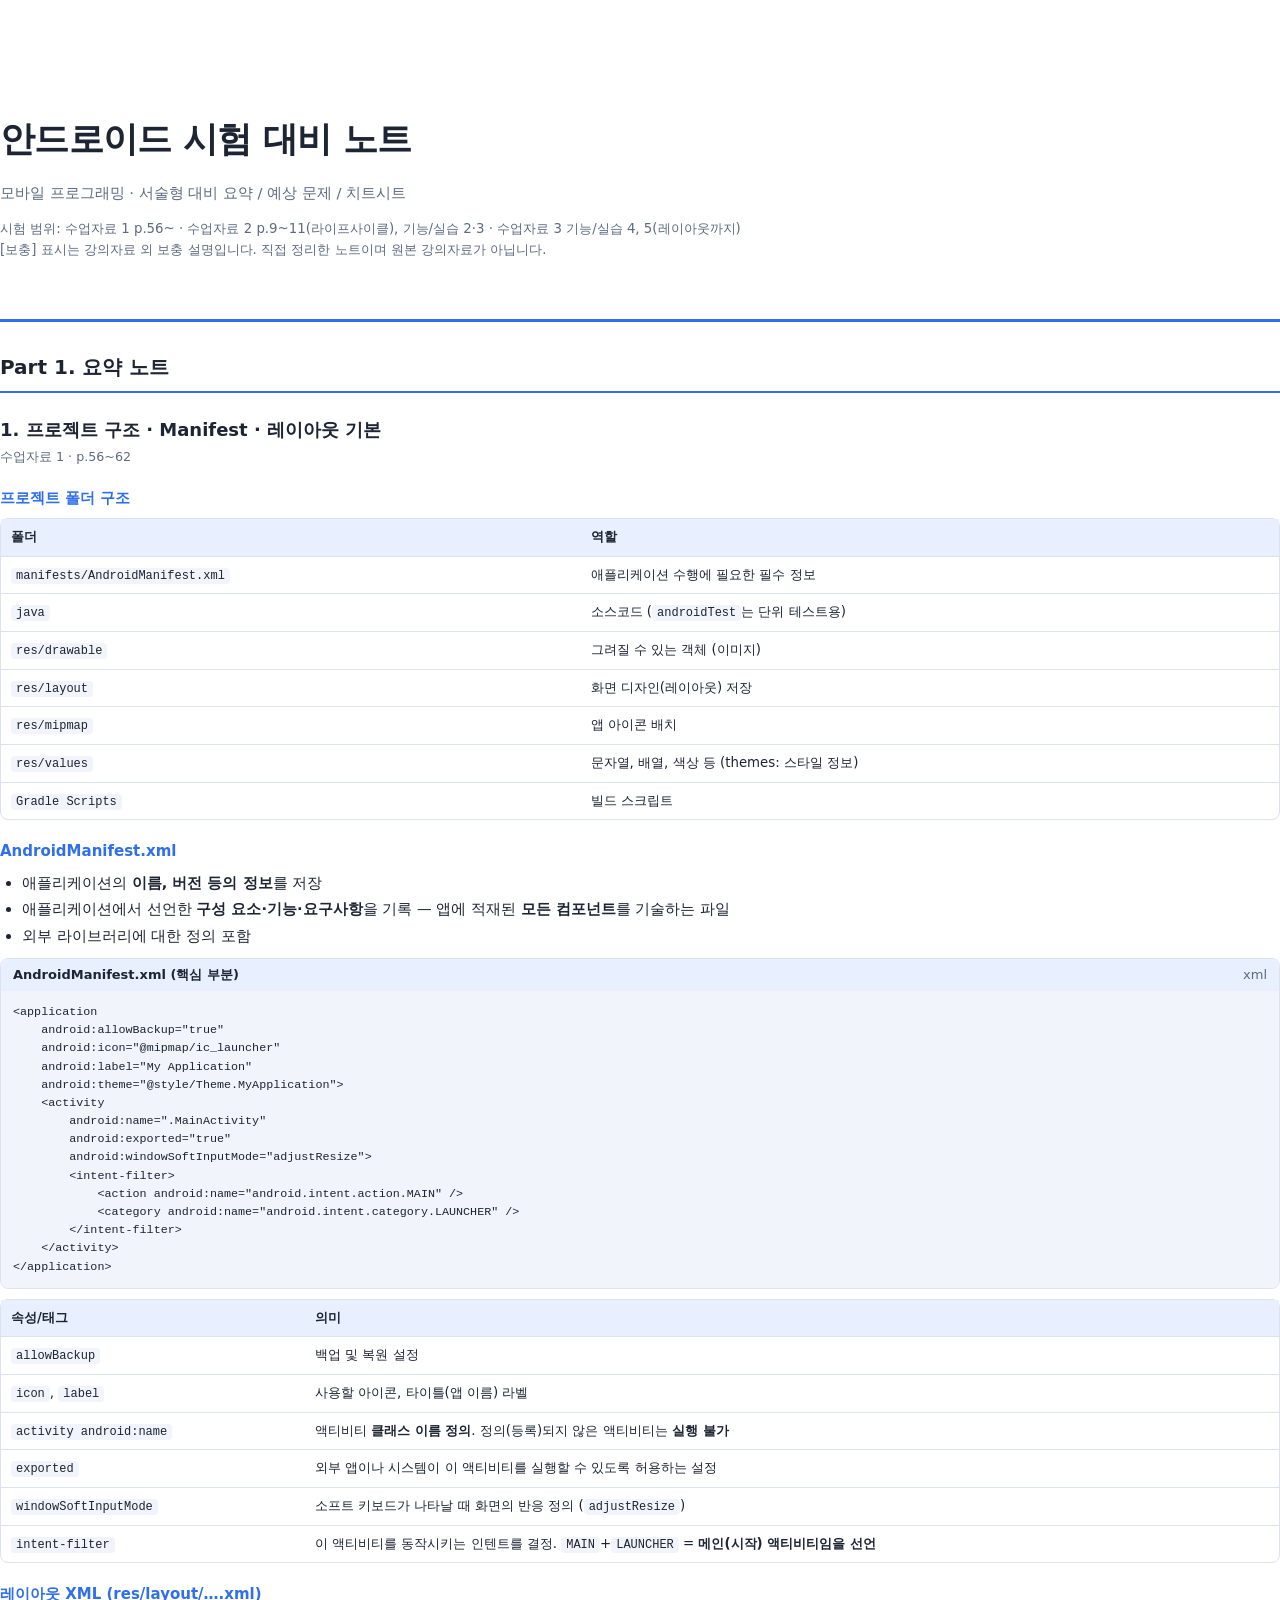
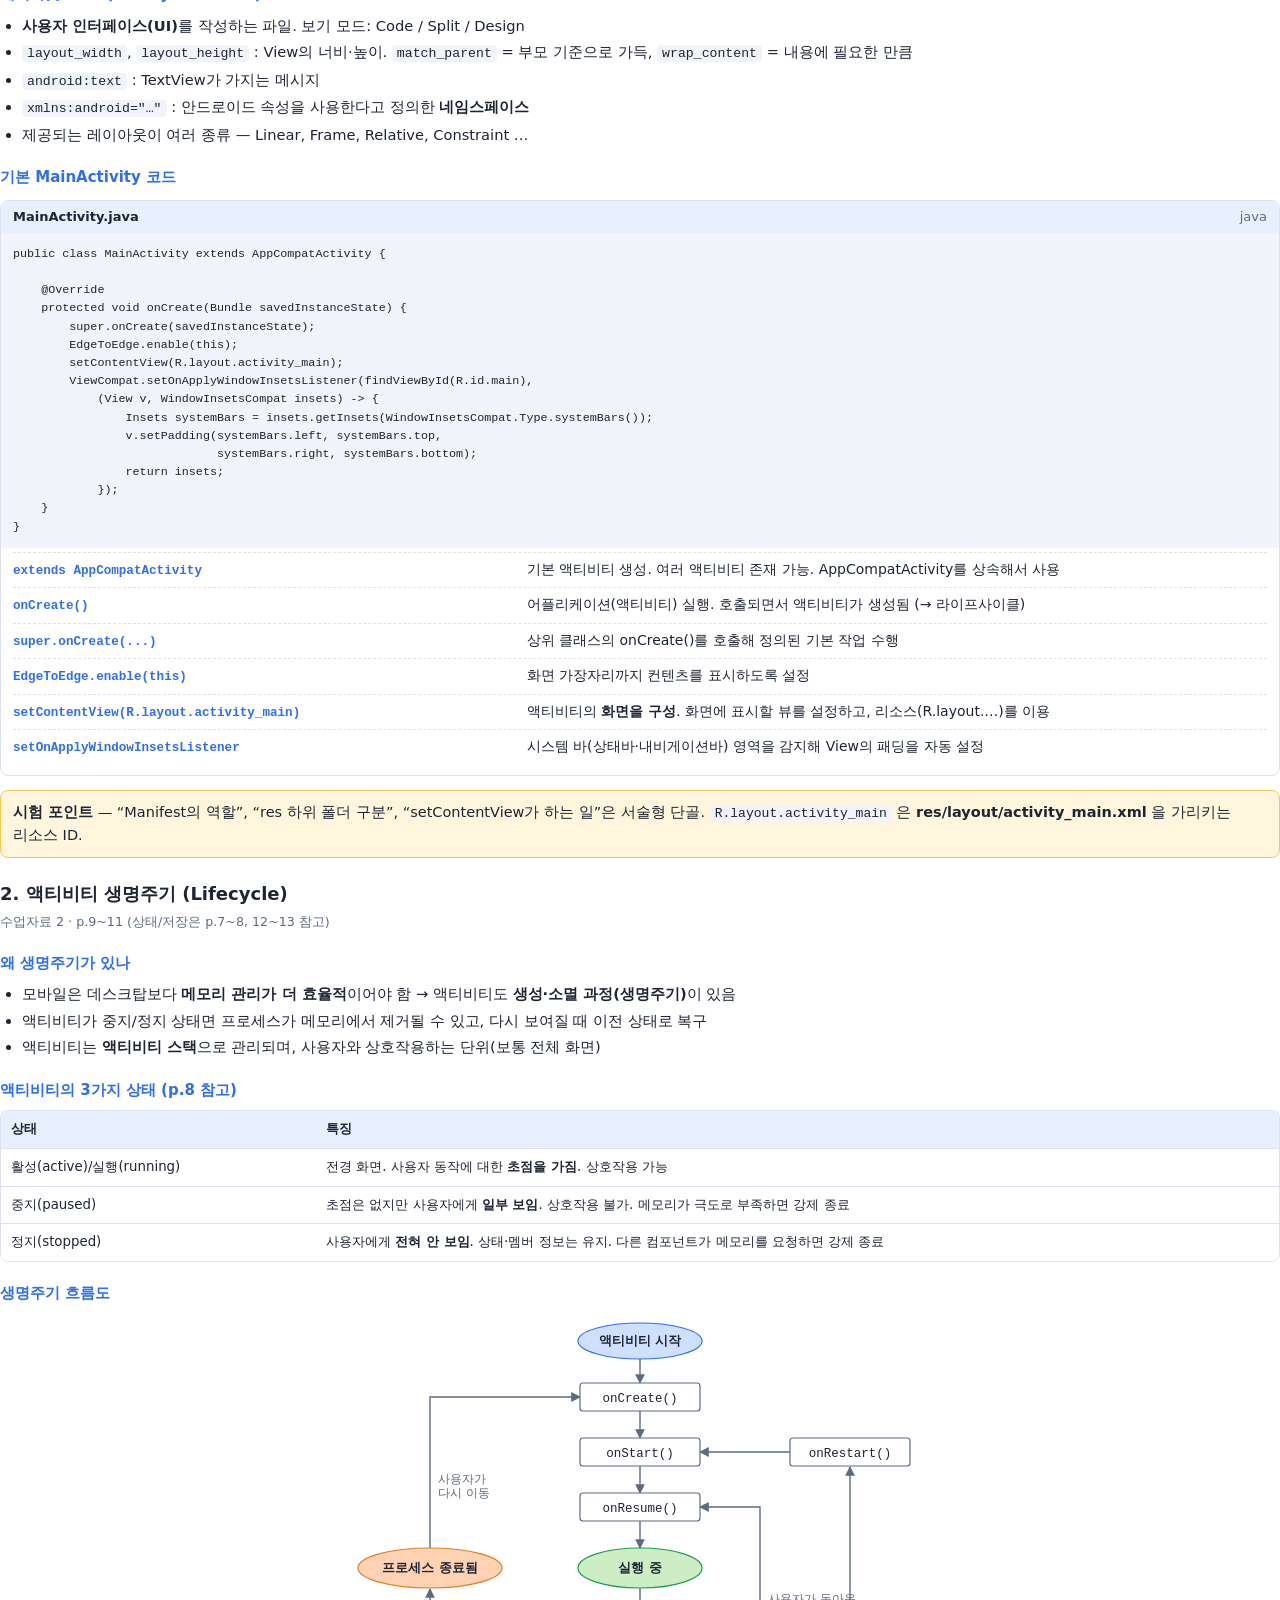
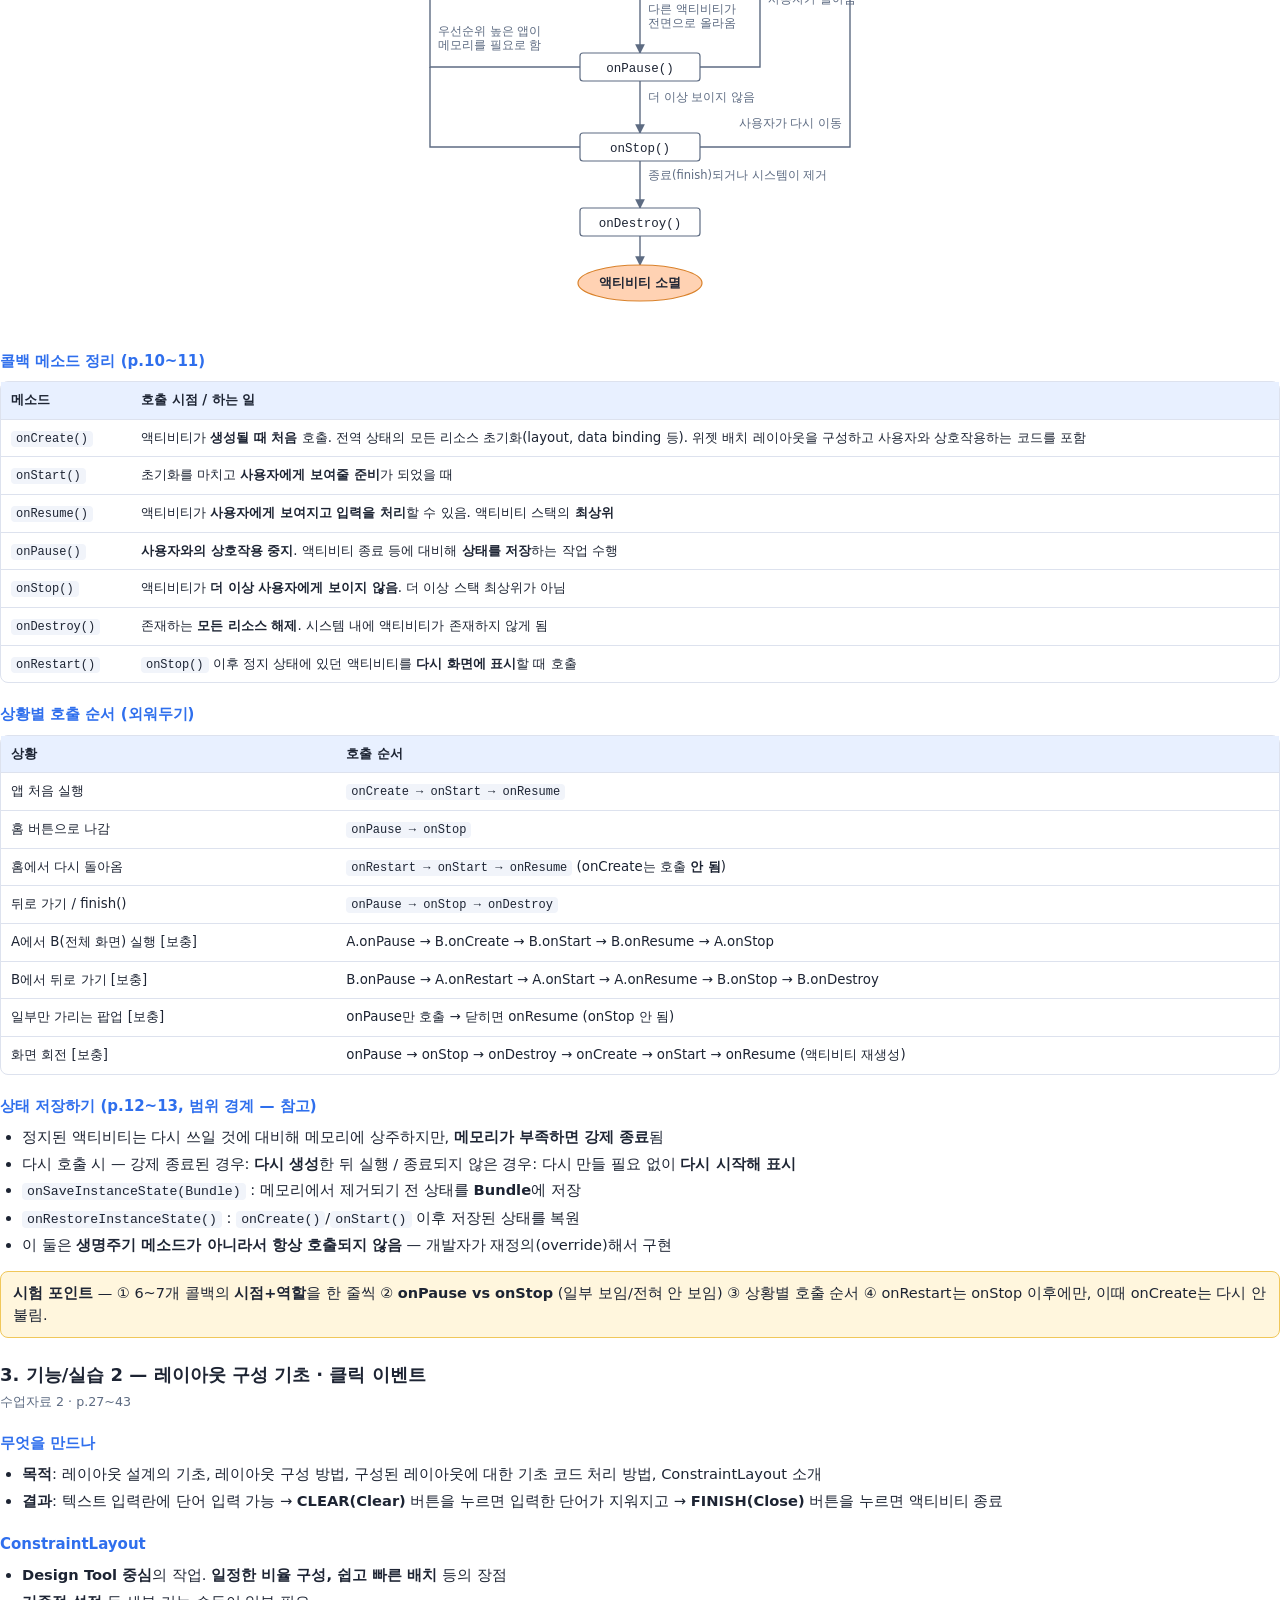
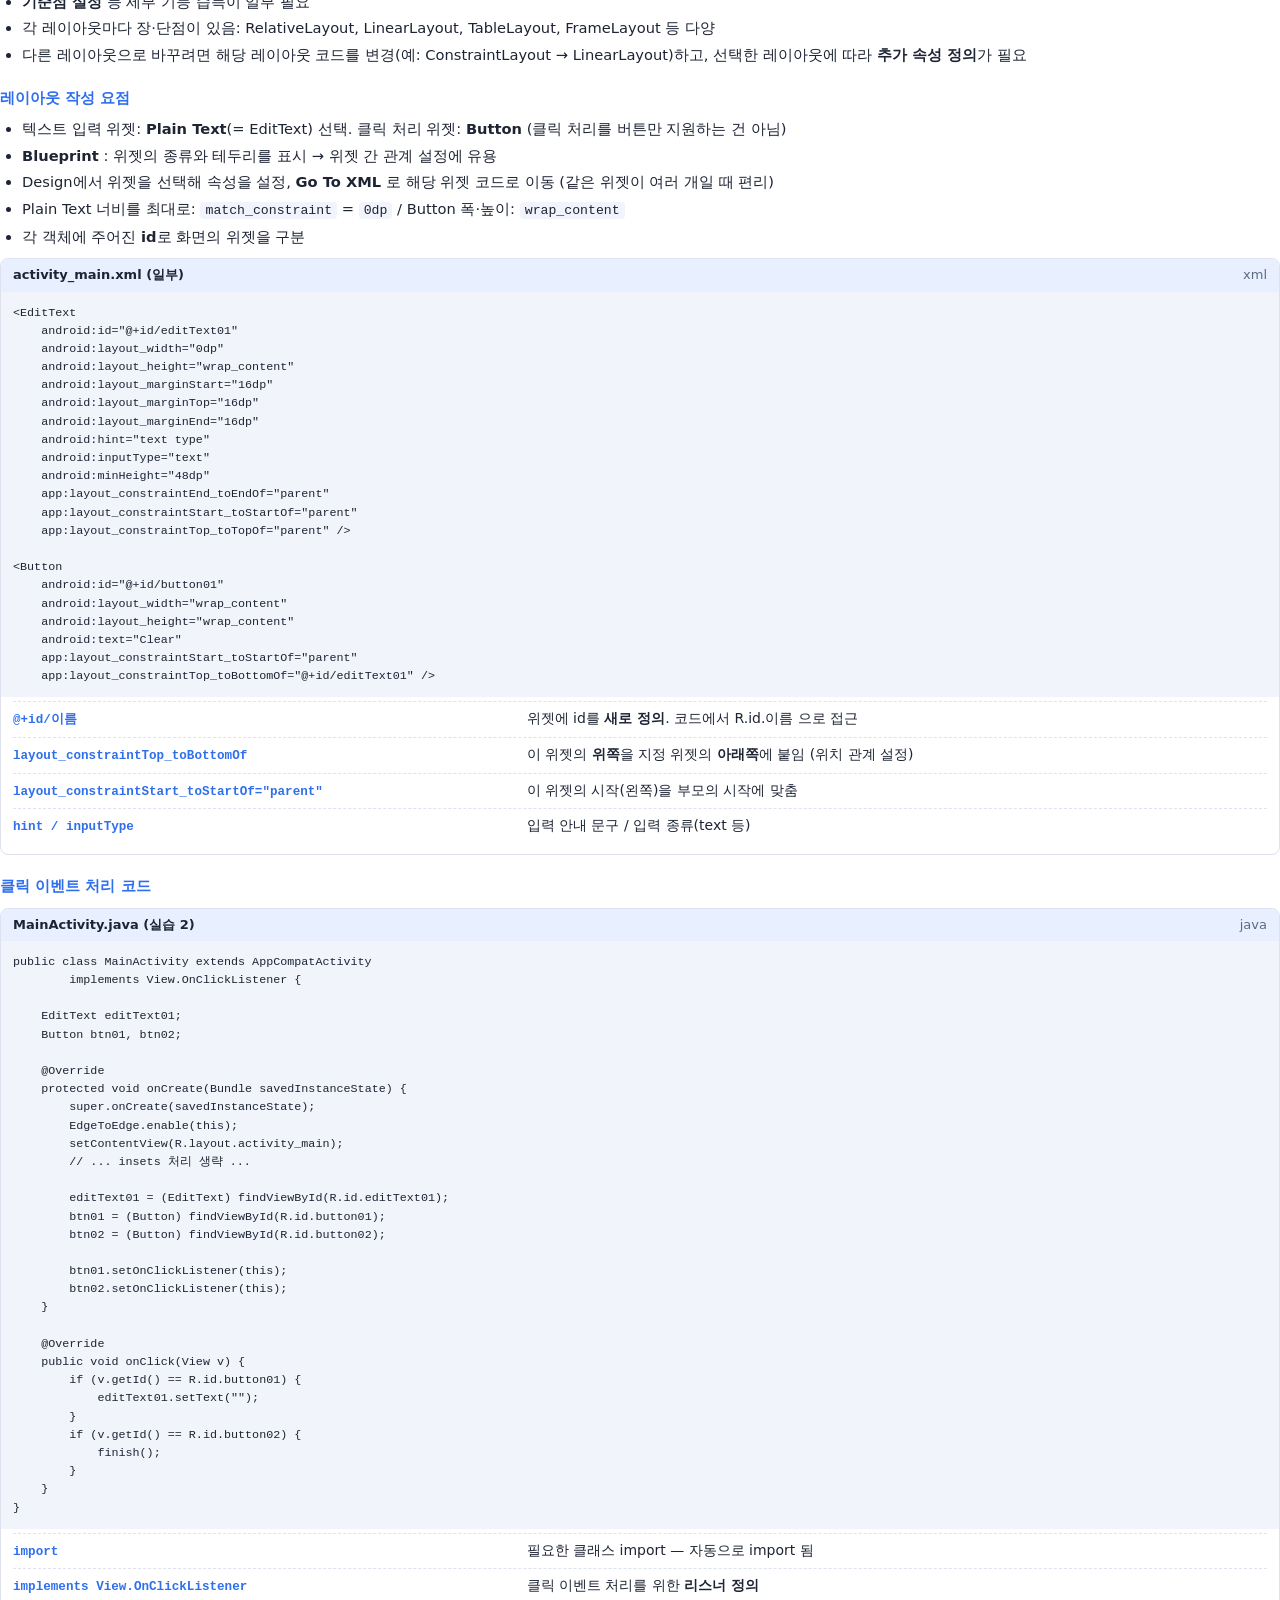
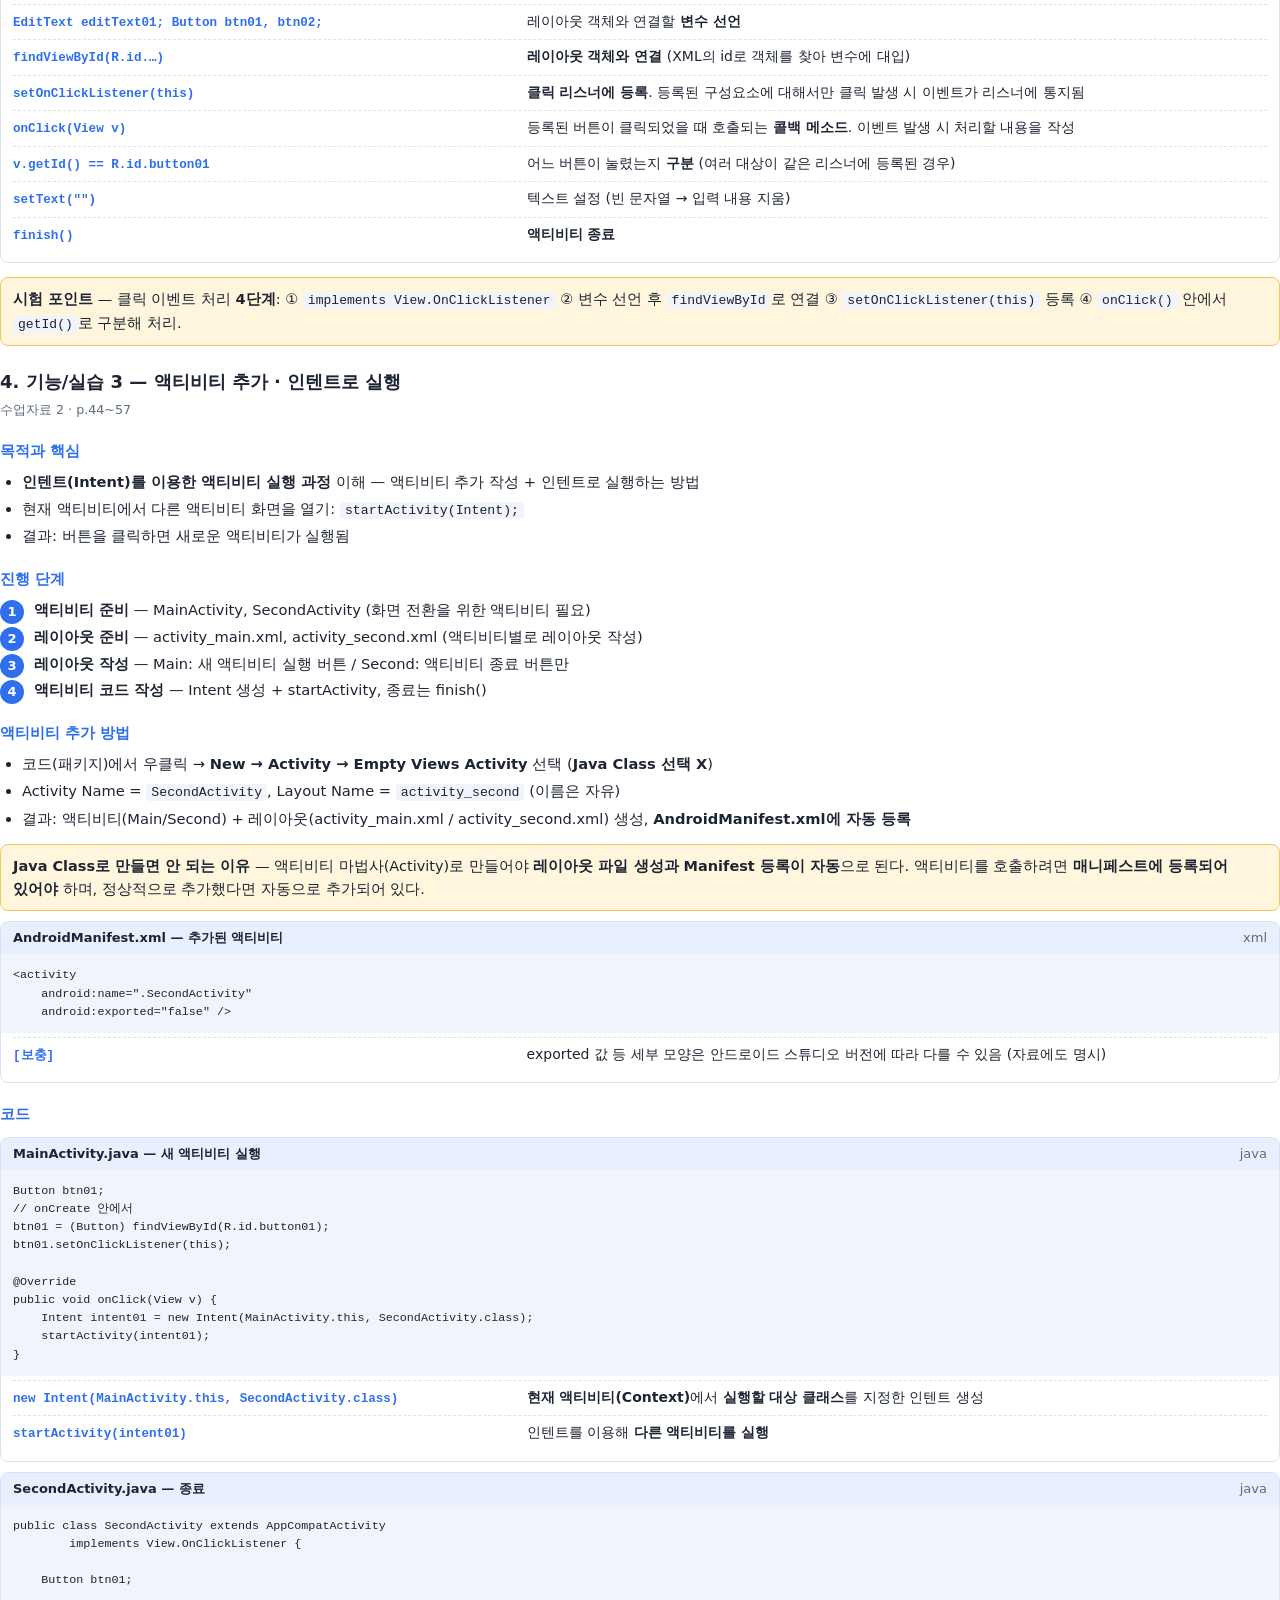
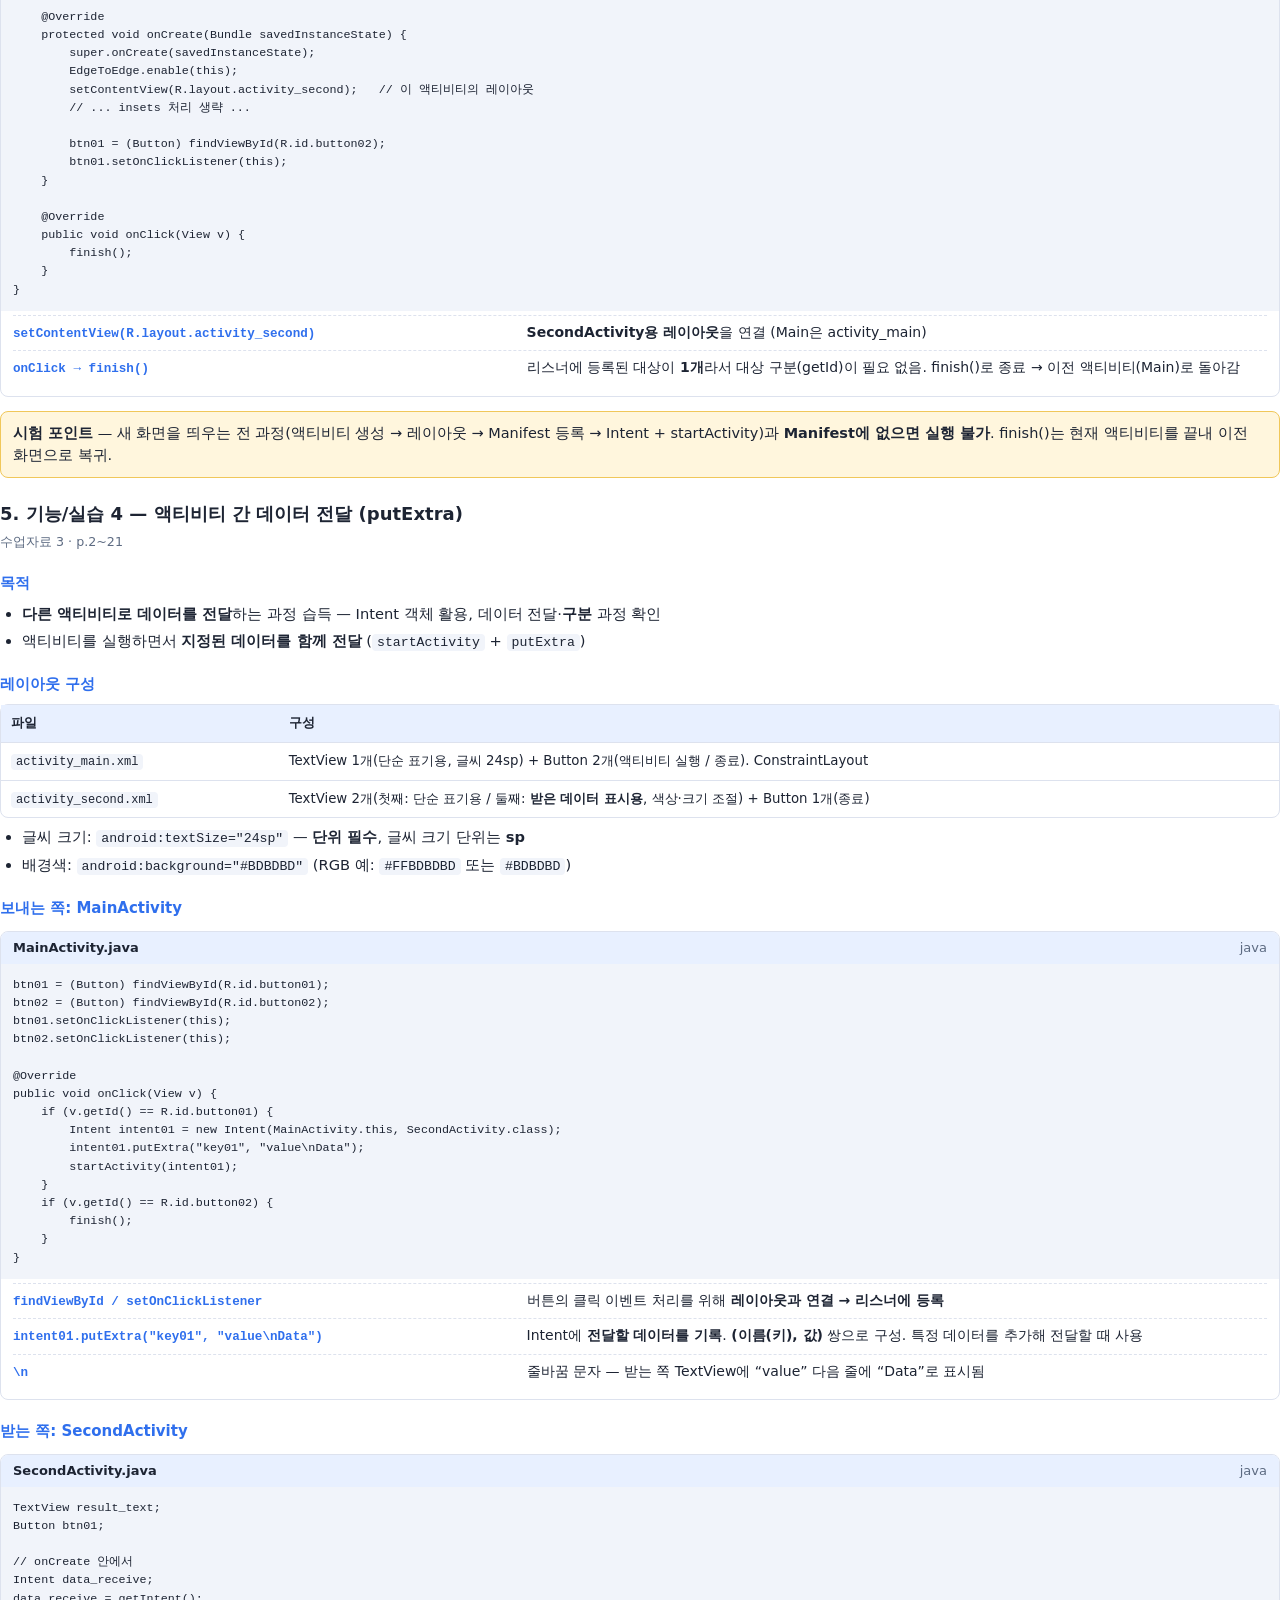
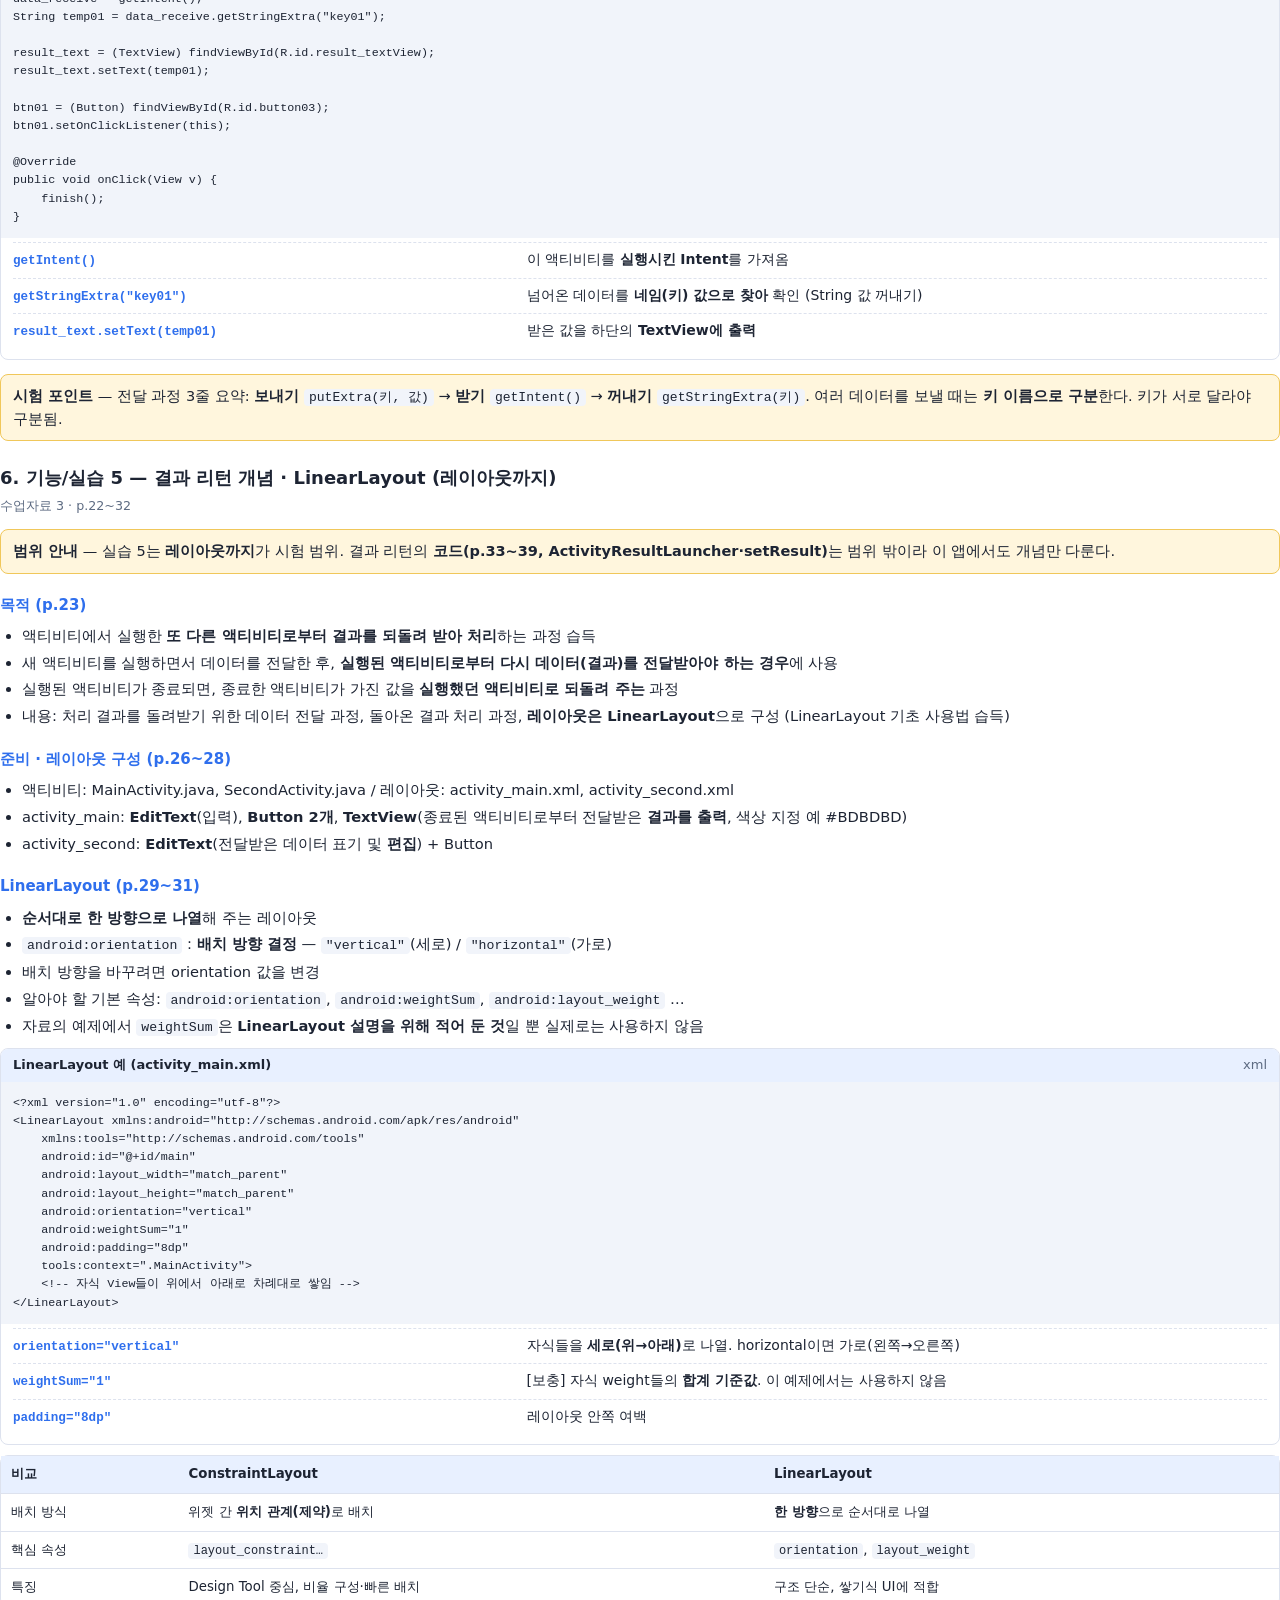
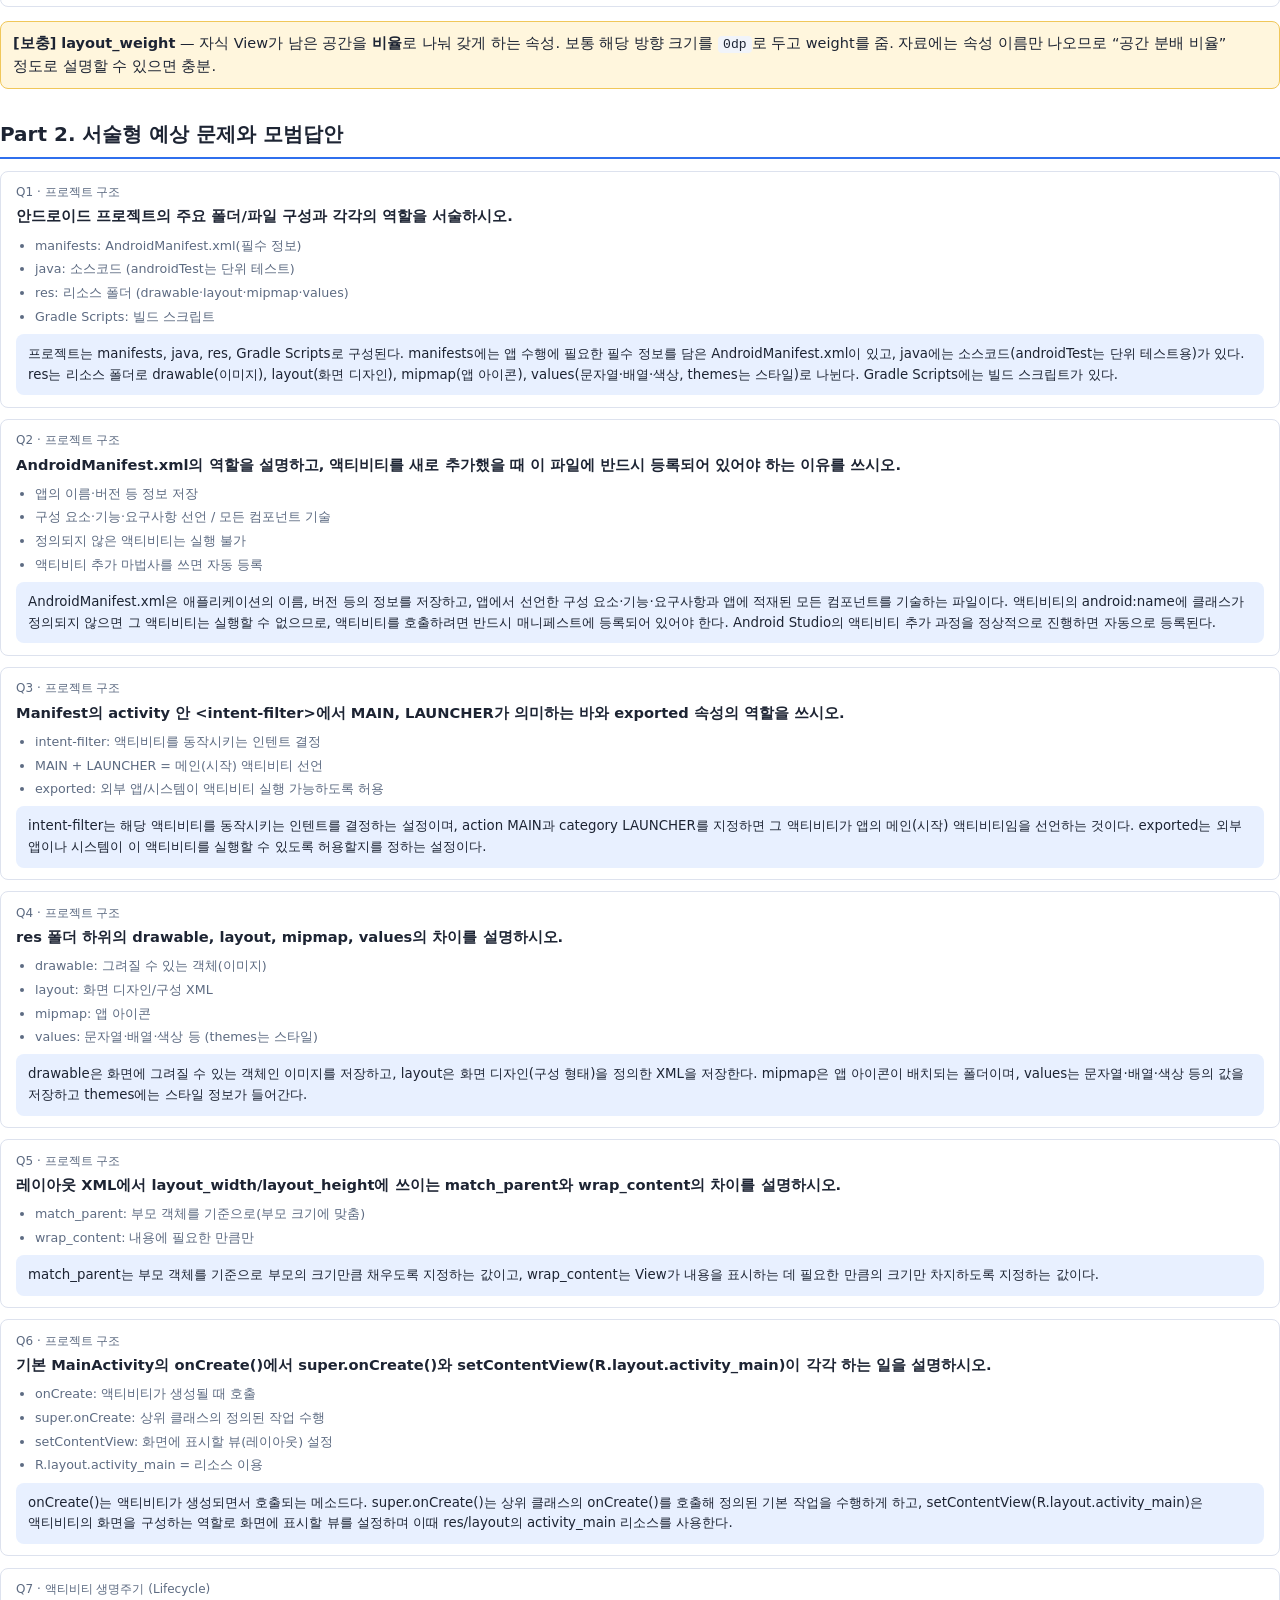
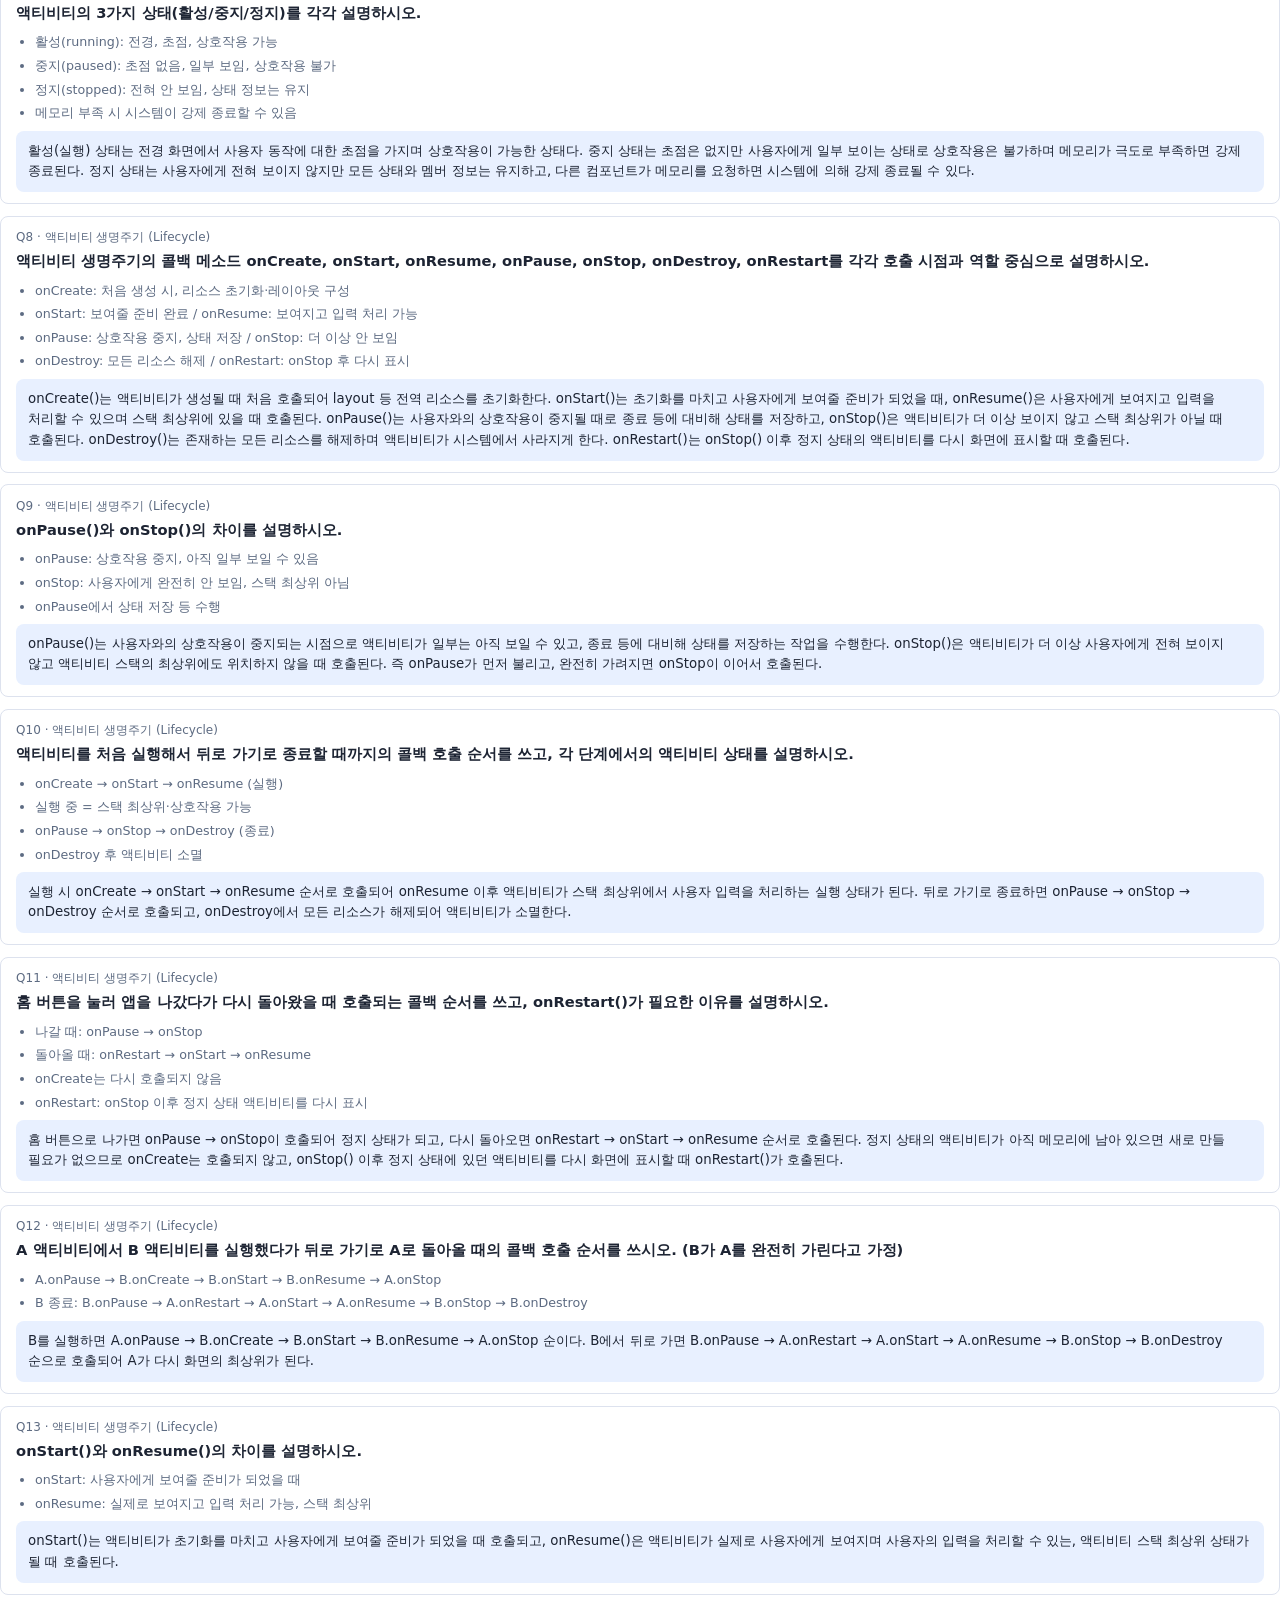
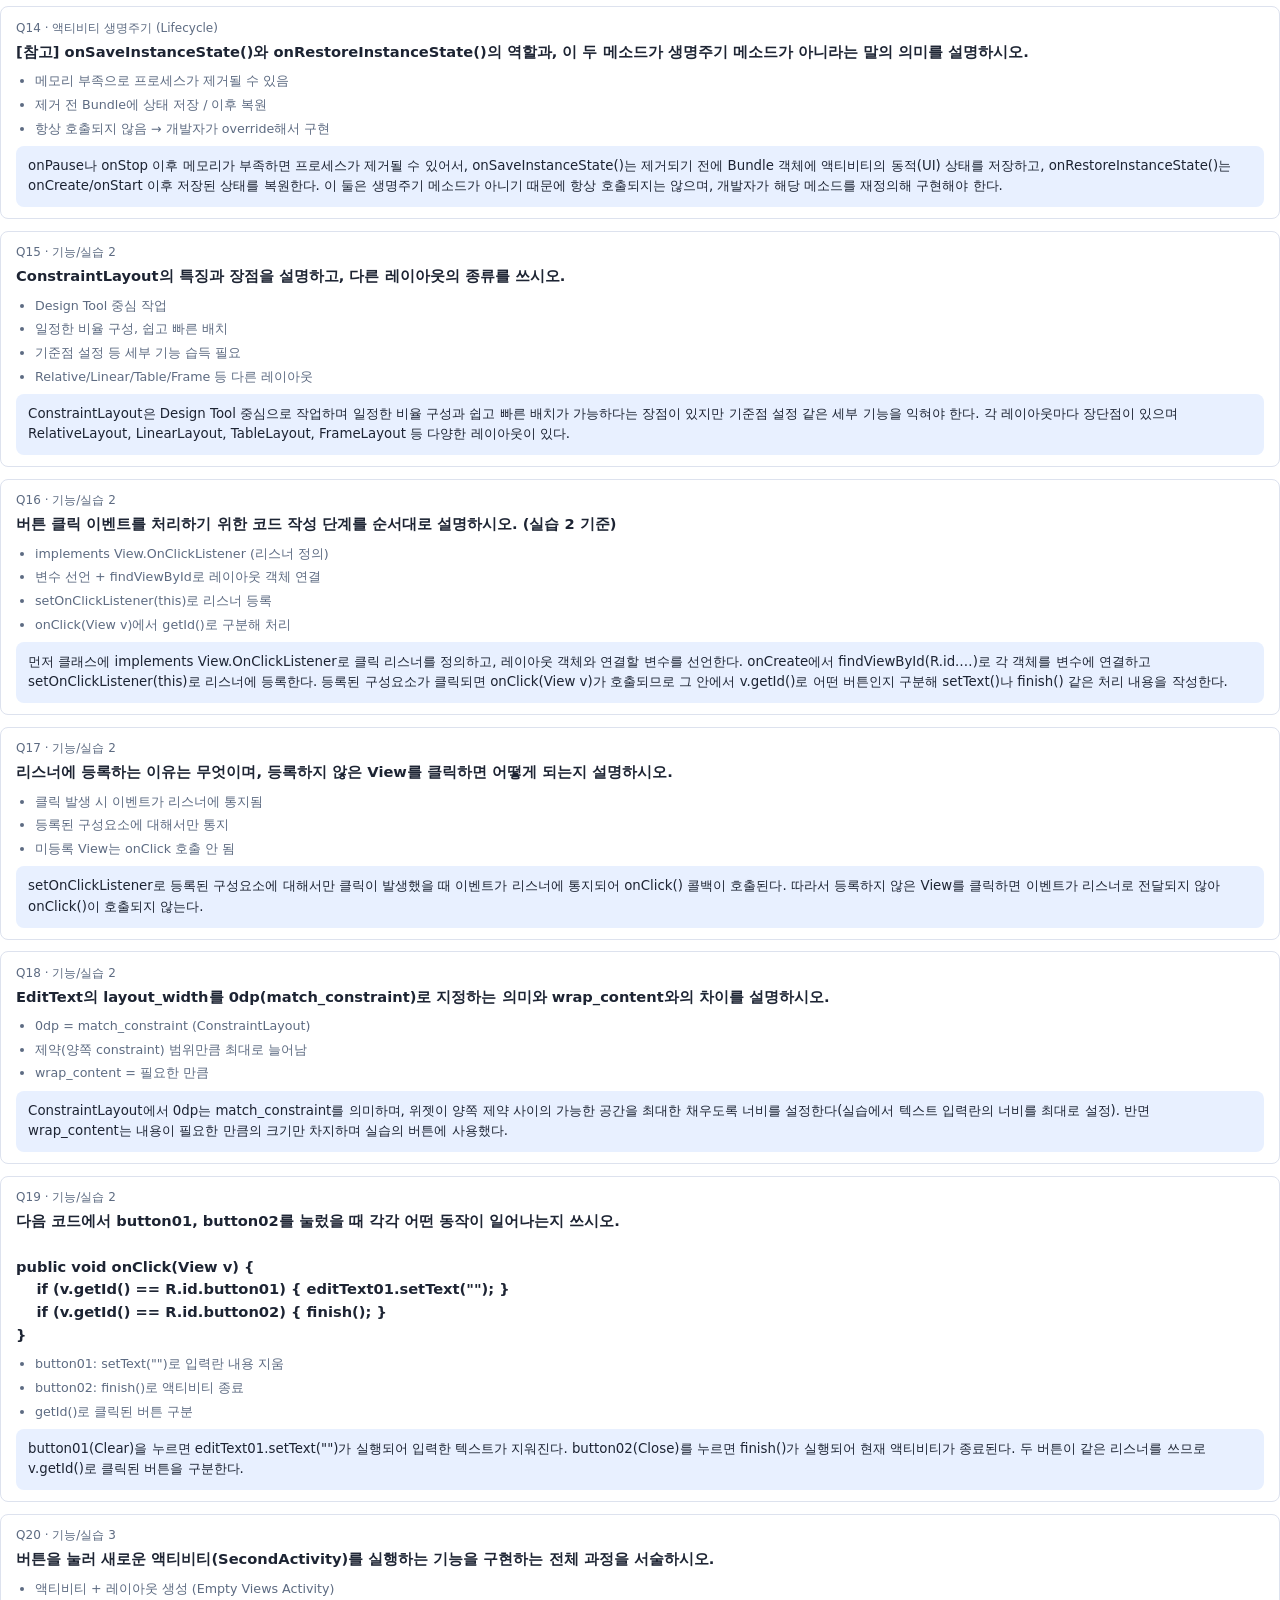
==== print.html @ cc0c8a9b "feat: 안드로이드 시험 대비 웹앱과 PDF 추가 Co-Authored-By: Claude Sonnet 5.5 <noreply@anthropic.com>" ====
<!doctype html>
<html lang="ko">
<head>
  <meta charset="utf-8">
  <title>안드로이드 시험 대비 노트</title>
  <link rel="stylesheet" href="css/style.css">
  <style>
    @page { size: A4; margin: 14mm 13mm; }
    :root, :root[data-theme="dark"] { color-scheme: light; }
    body { background: #fff; color: #1d2433; font-size: 11pt; line-height: 1.55; }
    main { max-width: none; padding: 0; }
    .cover { padding: 30mm 0 12mm; border-bottom: 3px solid var(--brand); margin-bottom: 8mm; }
    .cover h1 { font-size: 26pt; }
    .cover p { color: var(--muted); }
    h2.sec { font-size: 15pt; margin: 8mm 0 3mm; padding-bottom: 2mm; border-bottom: 2px solid var(--brand); break-after: avoid; }
    .card { border: 0; margin: 0 0 4mm; }
    .topic h3 { font-size: 13.5pt; margin: 6mm 0 1mm; break-after: avoid; }
    .topic .src { color: var(--muted); font-size: 9.5pt; margin-bottom: 2mm; }
    .codeblock, .tbl-wrap, .tip, .diagram, .qa { break-inside: avoid; }
    pre { font-size: 8.8pt; white-space: pre-wrap; }
    table { font-size: 10pt; }
    .tbl-wrap { overflow: visible; }
    .qa { border: 1px solid var(--line); border-radius: 8px; padding: 3mm 4mm; margin: 0 0 3mm; }
    .qa .qn { color: var(--muted); font-size: 9pt; }
    .qa .qt { font-weight: 700; white-space: pre-wrap; margin: 1mm 0 2mm; }
    .qa .pts { margin: 0 0 2mm; padding-left: 5mm; color: var(--muted); font-size: 9.5pt; }
    .qa .model { font-size: 10pt; }
    .pb { break-before: page; }
    .foot { padding: 6mm 0 0; }
  </style>
</head>
<body>
  <main id="doc"></main>
  <script src="js/content.js"></script>
  <script src="js/render.js"></script>
  <script>
    (function () {
      const { esc, topicBody, cheatsheet } = Render;
      const { topics, questions } = STUDY;
      let h = `<div class="cover"><h1>안드로이드 시험 대비 노트</h1><p>모바일 프로그래밍 · 서술형 대비 요약 / 예상 문제 / 치트시트</p>
        <p style="font-size:10pt">시험 범위: 수업자료 1 p.56~ · 수업자료 2 p.9~11(라이프사이클), 기능/실습 2·3 · 수업자료 3 기능/실습 4, 5(레이아웃까지)<br>
        [보충] 표시는 강의자료 외 보충 설명입니다. 직접 정리한 노트이며 원본 강의자료가 아닙니다.</p></div>`;
      h += `<h2 class="sec">Part 1. 요약 노트</h2>`;
      topics.forEach((t, i) => {
        h += `<section class="topic"><h3>${i + 1}. ${t.title}</h3><div class="src">${t.source}</div>${topicBody(t)}</section>`;
      });
      h += `<h2 class="sec pb">Part 2. 서술형 예상 문제와 모범답안</h2>`;
      questions.forEach((q, i) => {
        const tp = topics.find((t) => t.id === q.topic);
        h += `<div class="qa"><div class="qn">Q${i + 1} · ${esc(tp.title.split(" — ")[0].split(" · ")[0])}</div>
          <div class="qt">${esc(q.q)}</div>
          <ul class="pts">${q.points.map((p) => `<li>${esc(p)}</li>`).join("")}</ul>
          <div class="model">${esc(q.answer)}</div></div>`;
      });
      h += `<h2 class="sec pb">Part 3. 치트시트</h2>${cheatsheet()}`;
      document.getElementById("doc").innerHTML = h;
    })();
  </script>
</body>
</html>
---- css/style.css ----
:root {
  --bg: #f6f7fb;
  --card: #ffffff;
  --ink: #1d2433;
  --muted: #5d6b82;
  --line: #dde2ee;
  --brand: #2f6fed;
  --brand-ink: #ffffff;
  --brand-soft: #e8f0ff;
  --ok: #1f9d55;
  --ok-soft: #e3f6ea;
  --bad: #d64545;
  --bad-soft: #fde8e8;
  --warn-soft: #fff6dd;
  --warn-line: #f0c75a;
  --code-bg: #f1f4fa;
  --blue: #cfe0ff;
  --green: #cdeec5;
  --orange: #ffd2b3;
  --radius: 12px;
}
:root[data-theme="dark"] {
  --bg: #0f1420;
  --card: #171e2e;
  --ink: #e6ebf5;
  --muted: #98a6c0;
  --line: #2a3550;
  --brand: #6b9bff;
  --brand-ink: #0b1220;
  --brand-soft: #1d2a4a;
  --ok: #54d08a;
  --ok-soft: #14301f;
  --bad: #ff7a7a;
  --bad-soft: #3a1b1b;
  --warn-soft: #34290d;
  --warn-line: #8a6d1a;
  --code-bg: #0e1424;
  --blue: #27407a;
  --green: #285a2b;
  --orange: #6b3d1c;
}
@media (prefers-color-scheme: dark) {
  :root:not([data-theme="light"]) {
    --bg: #0f1420;
    --card: #171e2e;
    --ink: #e6ebf5;
    --muted: #98a6c0;
    --line: #2a3550;
    --brand: #6b9bff;
    --brand-ink: #0b1220;
    --brand-soft: #1d2a4a;
    --ok: #54d08a;
    --ok-soft: #14301f;
    --bad: #ff7a7a;
    --bad-soft: #3a1b1b;
    --warn-soft: #34290d;
    --warn-line: #8a6d1a;
    --code-bg: #0e1424;
    --blue: #27407a;
    --green: #285a2b;
    --orange: #6b3d1c;
  }
}

* { box-sizing: border-box; }
html { -webkit-text-size-adjust: 100%; }
body {
  margin: 0;
  background: var(--bg);
  color: var(--ink);
  font-family: "Pretendard", "Apple SD Gothic Neo", "Malgun Gothic", "Noto Sans KR", system-ui, sans-serif;
  line-height: 1.65;
  font-size: 16px;
  word-break: keep-all;
  overflow-wrap: break-word;
}
code, pre { font-family: "JetBrains Mono", "D2Coding", Consolas, "Courier New", monospace; }
code { background: var(--code-bg); padding: 1px 5px; border-radius: 4px; font-size: 0.9em; word-break: break-word; }

.top {
  position: sticky; top: 0; z-index: 10;
  background: color-mix(in srgb, var(--bg) 90%, transparent);
  backdrop-filter: blur(8px);
  border-bottom: 1px solid var(--line);
}
.top-inner { max-width: 880px; margin: 0 auto; padding: 10px 16px 0; }
.top-row { display: flex; align-items: center; justify-content: space-between; gap: 8px; }
h1 { font-size: 18px; margin: 0; letter-spacing: -0.02em; }
h1 small { color: var(--muted); font-weight: 500; font-size: 12px; margin-left: 6px; white-space: nowrap; }
@media (max-width: 420px) { h1 small { display: none; } }
.tools { display: flex; gap: 6px; }
.tools a, .tools button {
  border: 1px solid var(--line); background: var(--card); color: var(--ink);
  padding: 6px 10px; border-radius: 8px; font-size: 13px; cursor: pointer; text-decoration: none; font-family: inherit;
}
.tabs { display: flex; gap: 2px; margin-top: 8px; overflow-x: auto; scrollbar-width: none; }
.tabs::-webkit-scrollbar { display: none; }
.tab {
  border: 0; background: none; color: var(--muted); padding: 10px 14px; font-size: 15px; font-weight: 600;
  border-bottom: 3px solid transparent; cursor: pointer; white-space: nowrap; font-family: inherit;
}
.tab[aria-selected="true"] { color: var(--brand); border-bottom-color: var(--brand); }

main { max-width: 880px; margin: 0 auto; padding: 16px; }
.panel[hidden] { display: none; }

.card {
  background: var(--card); border: 1px solid var(--line); border-radius: var(--radius);
  margin: 0 0 14px; overflow: hidden;
}
.card > summary, .card-head {
  list-style: none; cursor: pointer; padding: 14px 16px; display: flex; gap: 10px; align-items: flex-start; justify-content: space-between;
}
.card > summary::-webkit-details-marker { display: none; }
.card h3 { margin: 0; font-size: 17px; letter-spacing: -0.01em; }
.card .src { color: var(--muted); font-size: 12.5px; margin-top: 2px; }
.chev { transition: transform 0.15s; color: var(--muted); flex: none; margin-top: 3px; }
details[open] > summary .chev { transform: rotate(90deg); }
.card-body { padding: 2px 16px 16px; border-top: 1px solid var(--line); }

h4 { margin: 20px 0 8px; font-size: 15px; color: var(--brand); }
ul, ol { padding-left: 22px; margin: 6px 0; }
li { margin: 4px 0; }

.tbl-wrap { overflow-x: auto; margin: 8px 0; border: 1px solid var(--line); border-radius: 8px; }
table { border-collapse: collapse; width: 100%; font-size: 14.5px; }
th, td { padding: 8px 10px; text-align: left; vertical-align: top; border-bottom: 1px solid var(--line); }
th { background: var(--brand-soft); font-weight: 600; white-space: nowrap; }
tr:last-child td { border-bottom: 0; }

.tip { background: var(--warn-soft); border: 1px solid var(--warn-line); border-radius: 8px; padding: 10px 12px; margin: 14px 0 4px; font-size: 14.5px; }
.steps { counter-reset: s; list-style: none; padding-left: 0; }
.steps li { counter-increment: s; position: relative; padding-left: 34px; }
.steps li::before {
  content: counter(s); position: absolute; left: 0; top: 1px; width: 24px; height: 24px; border-radius: 50%;
  background: var(--brand); color: var(--brand-ink); font-size: 13px; font-weight: 700; display: grid; place-items: center;
}

.codeblock { border: 1px solid var(--line); border-radius: 8px; margin: 10px 0; overflow: hidden; }
.code-title { display: flex; justify-content: space-between; padding: 6px 12px; background: var(--brand-soft); font-size: 13px; font-weight: 600; }
.code-title span { color: var(--muted); font-weight: 500; }
pre { margin: 0; padding: 12px; background: var(--code-bg); overflow-x: auto; font-size: 13px; line-height: 1.55; }
pre code { background: none; padding: 0; font-size: inherit; word-break: normal; }
.notes { margin: 0; padding: 4px 12px 10px; font-size: 14px; }
.notes > div { display: grid; grid-template-columns: minmax(0, 40%) 1fr; gap: 4px 12px; padding: 6px 0; border-top: 1px dashed var(--line); }
.notes dt, .notes dd { margin: 0; }
.notes dt code { background: none; padding: 0; color: var(--brand); font-weight: 600; }
@media (max-width: 560px) { .notes > div { grid-template-columns: 1fr; } }

.diagram { margin: 8px 0; text-align: center; }
svg.lc { width: 100%; max-width: 600px; height: auto; }
.lc-line path { fill: none; stroke: var(--muted); stroke-width: 1.4; }
.lc-arrow-head { fill: var(--muted); }
.lc-box { fill: var(--card); stroke: var(--muted); stroke-width: 1.2; }
.lc-blue { fill: var(--blue); stroke: var(--brand); stroke-width: 1.2; }
.lc-green { fill: var(--green); stroke: var(--ok); stroke-width: 1.2; }
.lc-orange { fill: var(--orange); stroke: #d9822b; stroke-width: 1.2; }
.lc-text text { fill: var(--ink); font-size: 12.5px; font-weight: 600; }
.lc-text .lc-fn { font-weight: 500; font-family: Consolas, monospace; font-size: 12.5px; }
.lc-label text { fill: var(--muted); font-size: 11.5px; }

/* 퀴즈 */
.bar { display: flex; flex-wrap: wrap; gap: 8px; align-items: center; margin-bottom: 12px; }
select, .chip, .btn, textarea {
  font-family: inherit; font-size: 14px; color: var(--ink); background: var(--card);
  border: 1px solid var(--line); border-radius: 8px;
}
select { padding: 8px 10px; }
.chip { padding: 7px 12px; cursor: pointer; }
.chip[aria-pressed="true"] { background: var(--brand); color: var(--brand-ink); border-color: var(--brand); }
.btn { padding: 8px 14px; cursor: pointer; font-weight: 600; }
.btn.primary { background: var(--brand); color: var(--brand-ink); border-color: var(--brand); }
.btn.ok { background: var(--ok-soft); border-color: var(--ok); color: var(--ok); }
.btn.bad { background: var(--bad-soft); border-color: var(--bad); color: var(--bad); }
.btn.on { outline: 2px solid currentColor; }
.stats { color: var(--muted); font-size: 13.5px; margin-left: auto; }

.q { padding: 14px 16px; }
.q-head { display: flex; justify-content: space-between; gap: 8px; align-items: flex-start; }
.q-num { font-size: 12.5px; color: var(--muted); }
.q-text { margin: 4px 0 10px; font-weight: 600; white-space: pre-wrap; }
.badge { font-size: 12px; padding: 2px 8px; border-radius: 99px; background: var(--brand-soft); color: var(--brand); white-space: nowrap; }
.badge.ok { background: var(--ok-soft); color: var(--ok); }
.badge.bad { background: var(--bad-soft); color: var(--bad); }
textarea { width: 100%; min-height: 96px; padding: 10px; resize: vertical; line-height: 1.55; }
.q-actions { display: flex; flex-wrap: wrap; gap: 8px; margin-top: 10px; }
.answer { margin-top: 12px; border-top: 1px dashed var(--line); padding-top: 12px; }
.answer h5 { margin: 0 0 6px; font-size: 13.5px; color: var(--muted); }
.model { background: var(--brand-soft); border-radius: 8px; padding: 10px 12px; white-space: pre-wrap; font-size: 14.5px; }
.checks { list-style: none; padding: 0; margin: 6px 0 0; }
.checks label { display: flex; gap: 8px; align-items: flex-start; cursor: pointer; padding: 4px 0; font-size: 14.5px; }
.checks input { margin-top: 5px; accent-color: var(--brand); }
.empty { text-align: center; color: var(--muted); padding: 40px 0; }

.cheat { margin-bottom: 14px; }
.foot { max-width: 880px; margin: 0 auto; padding: 0 16px 40px; color: var(--muted); font-size: 12.5px; }
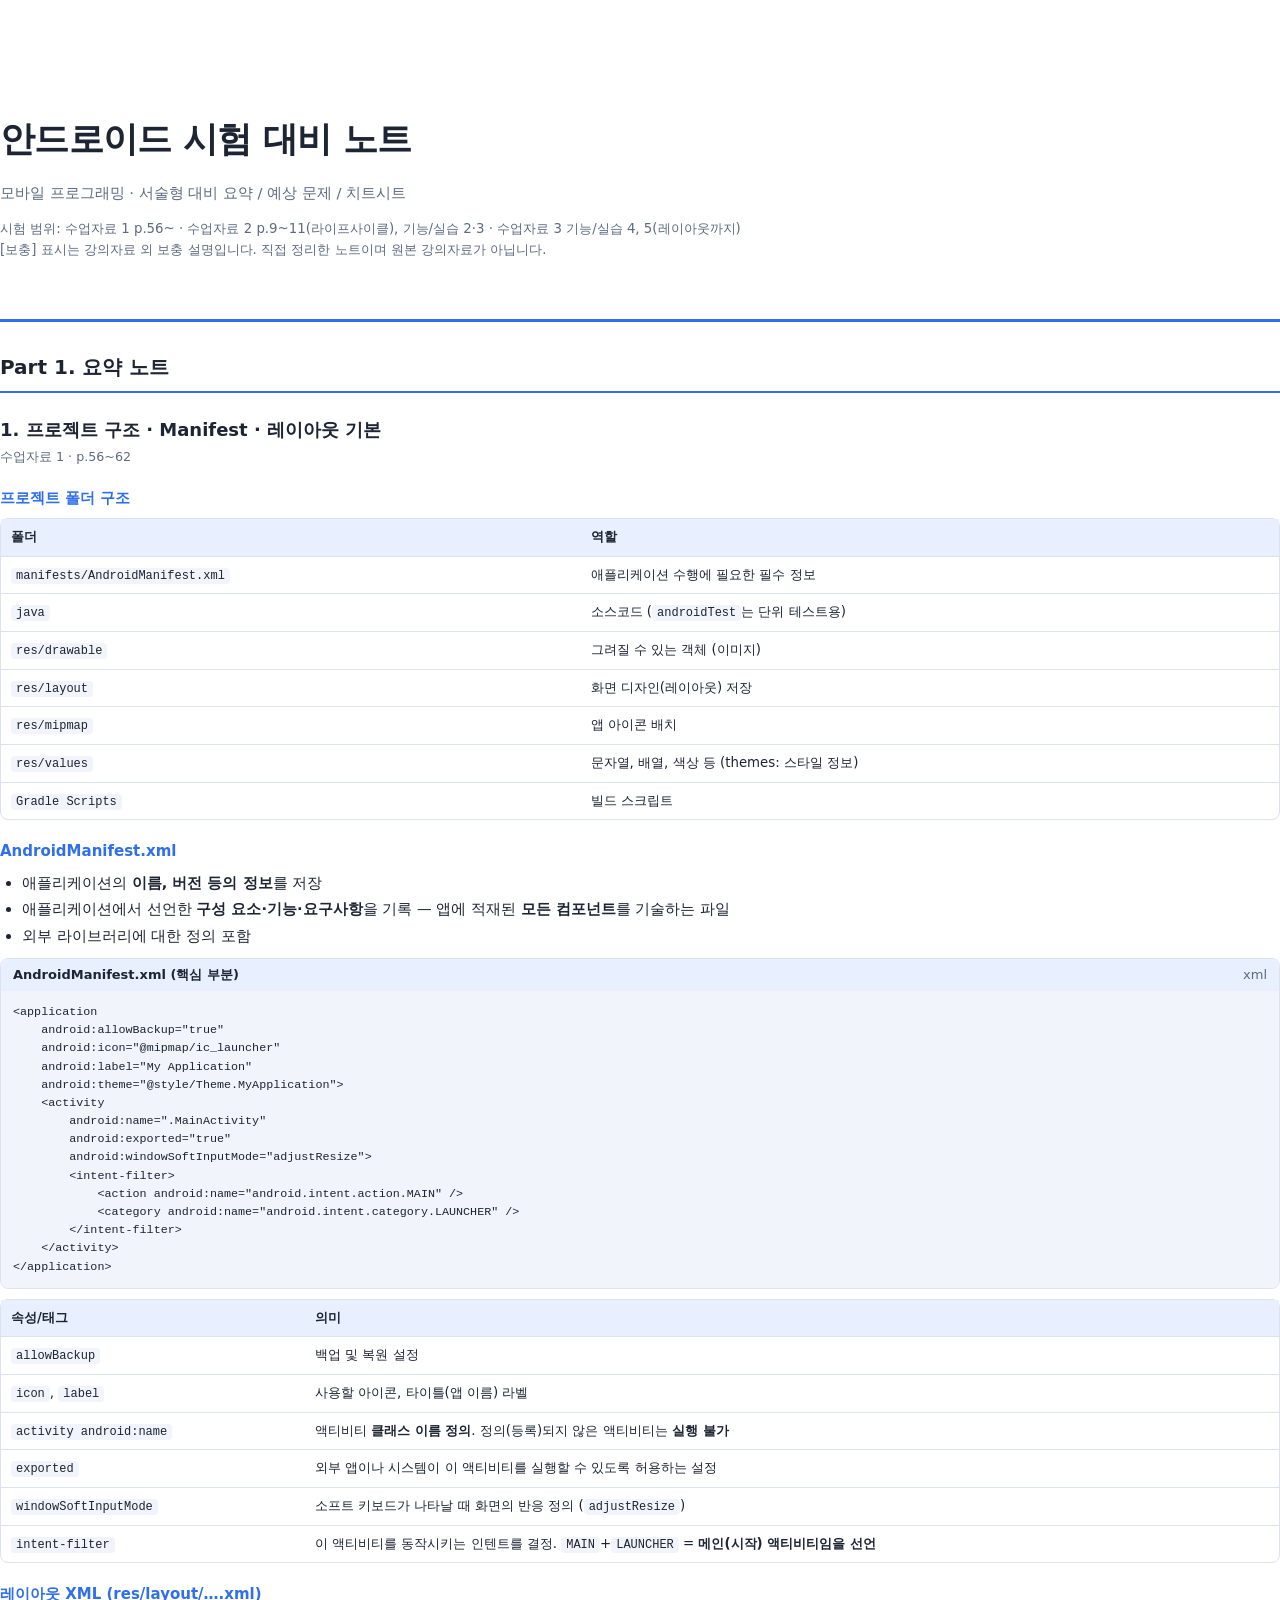
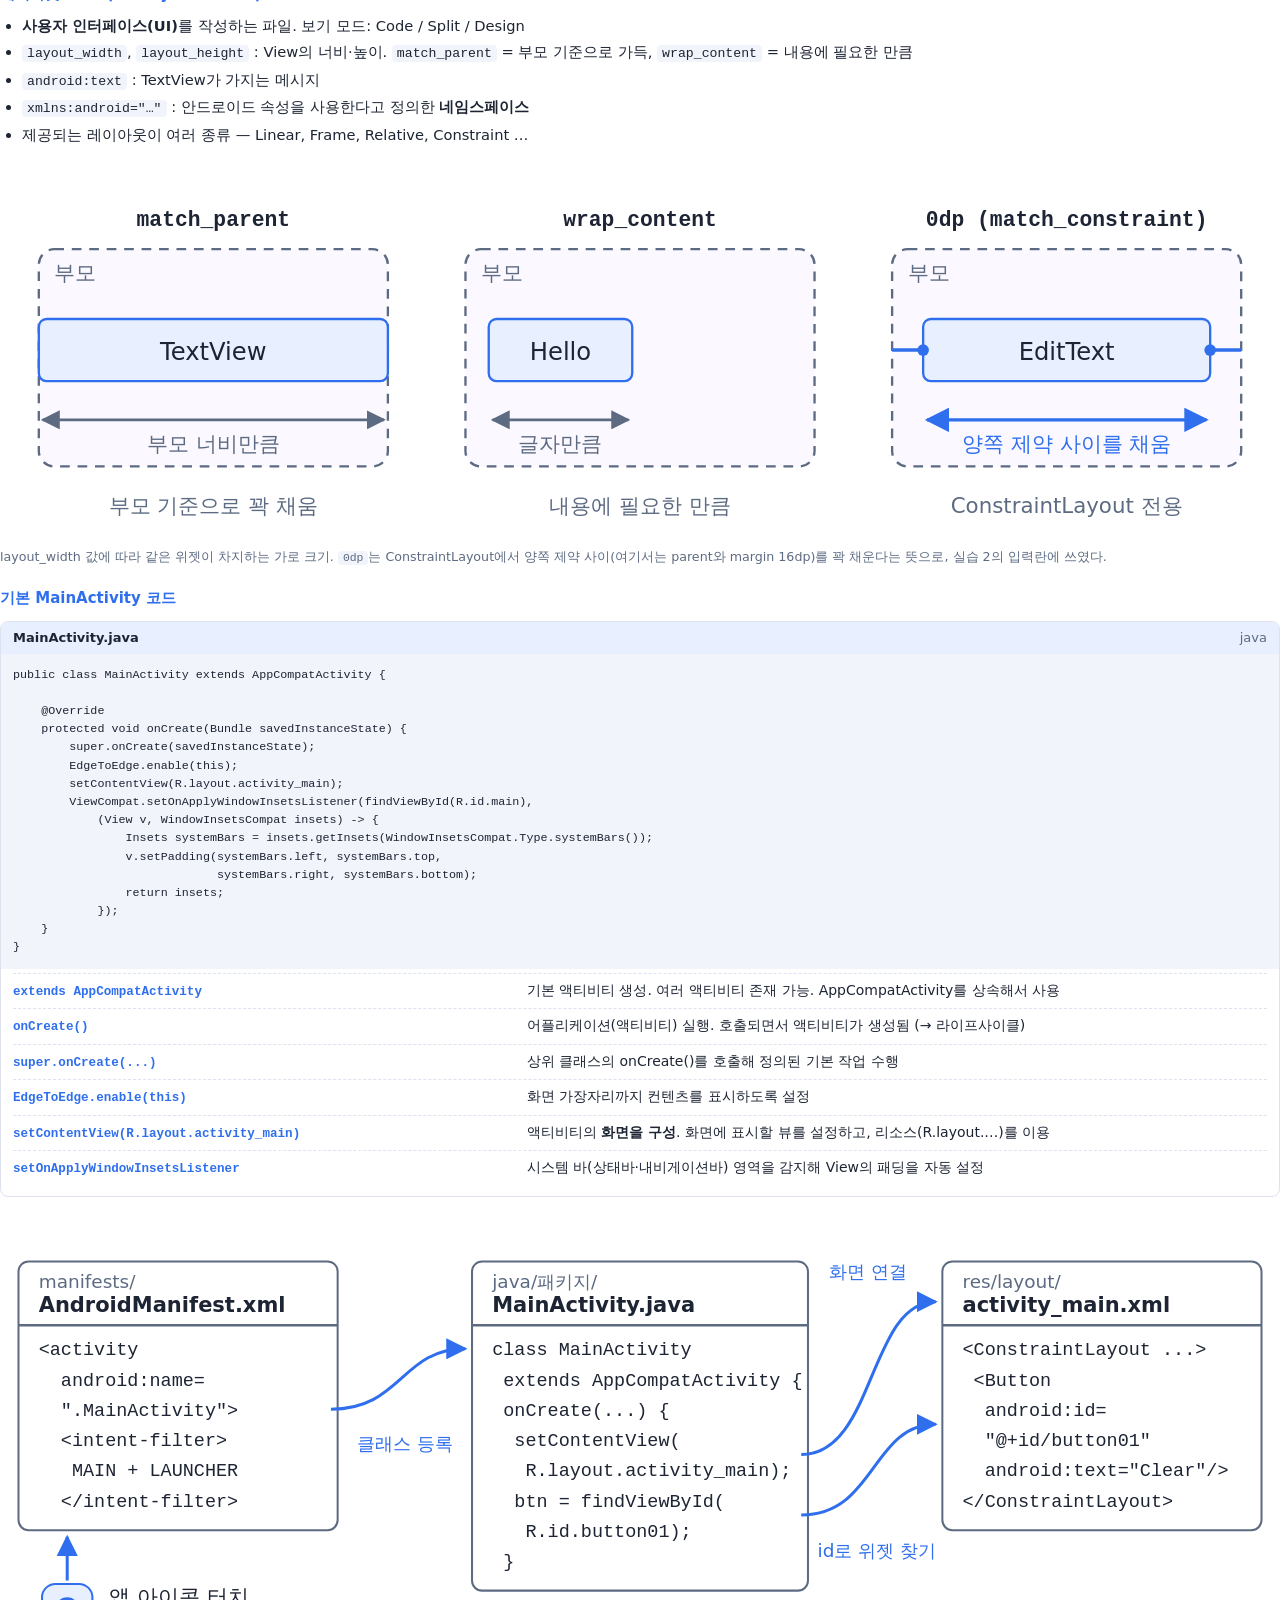
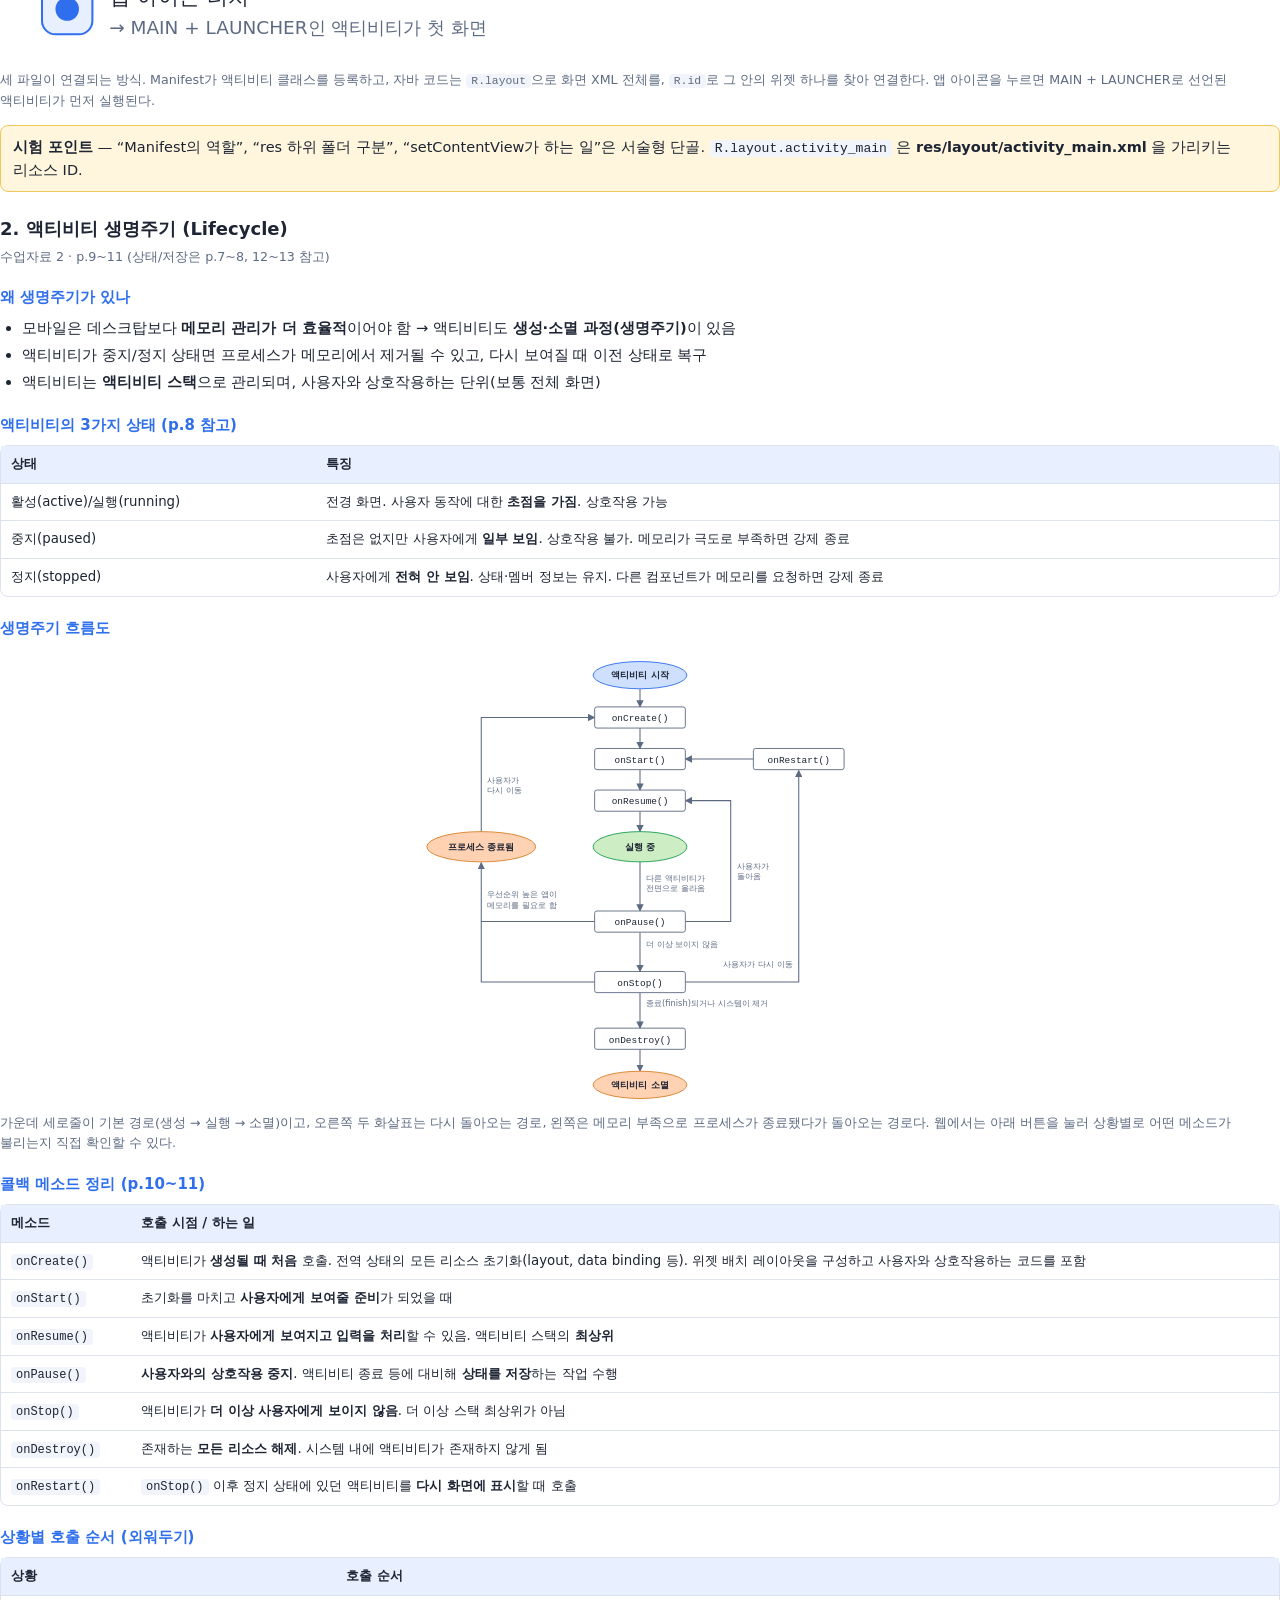
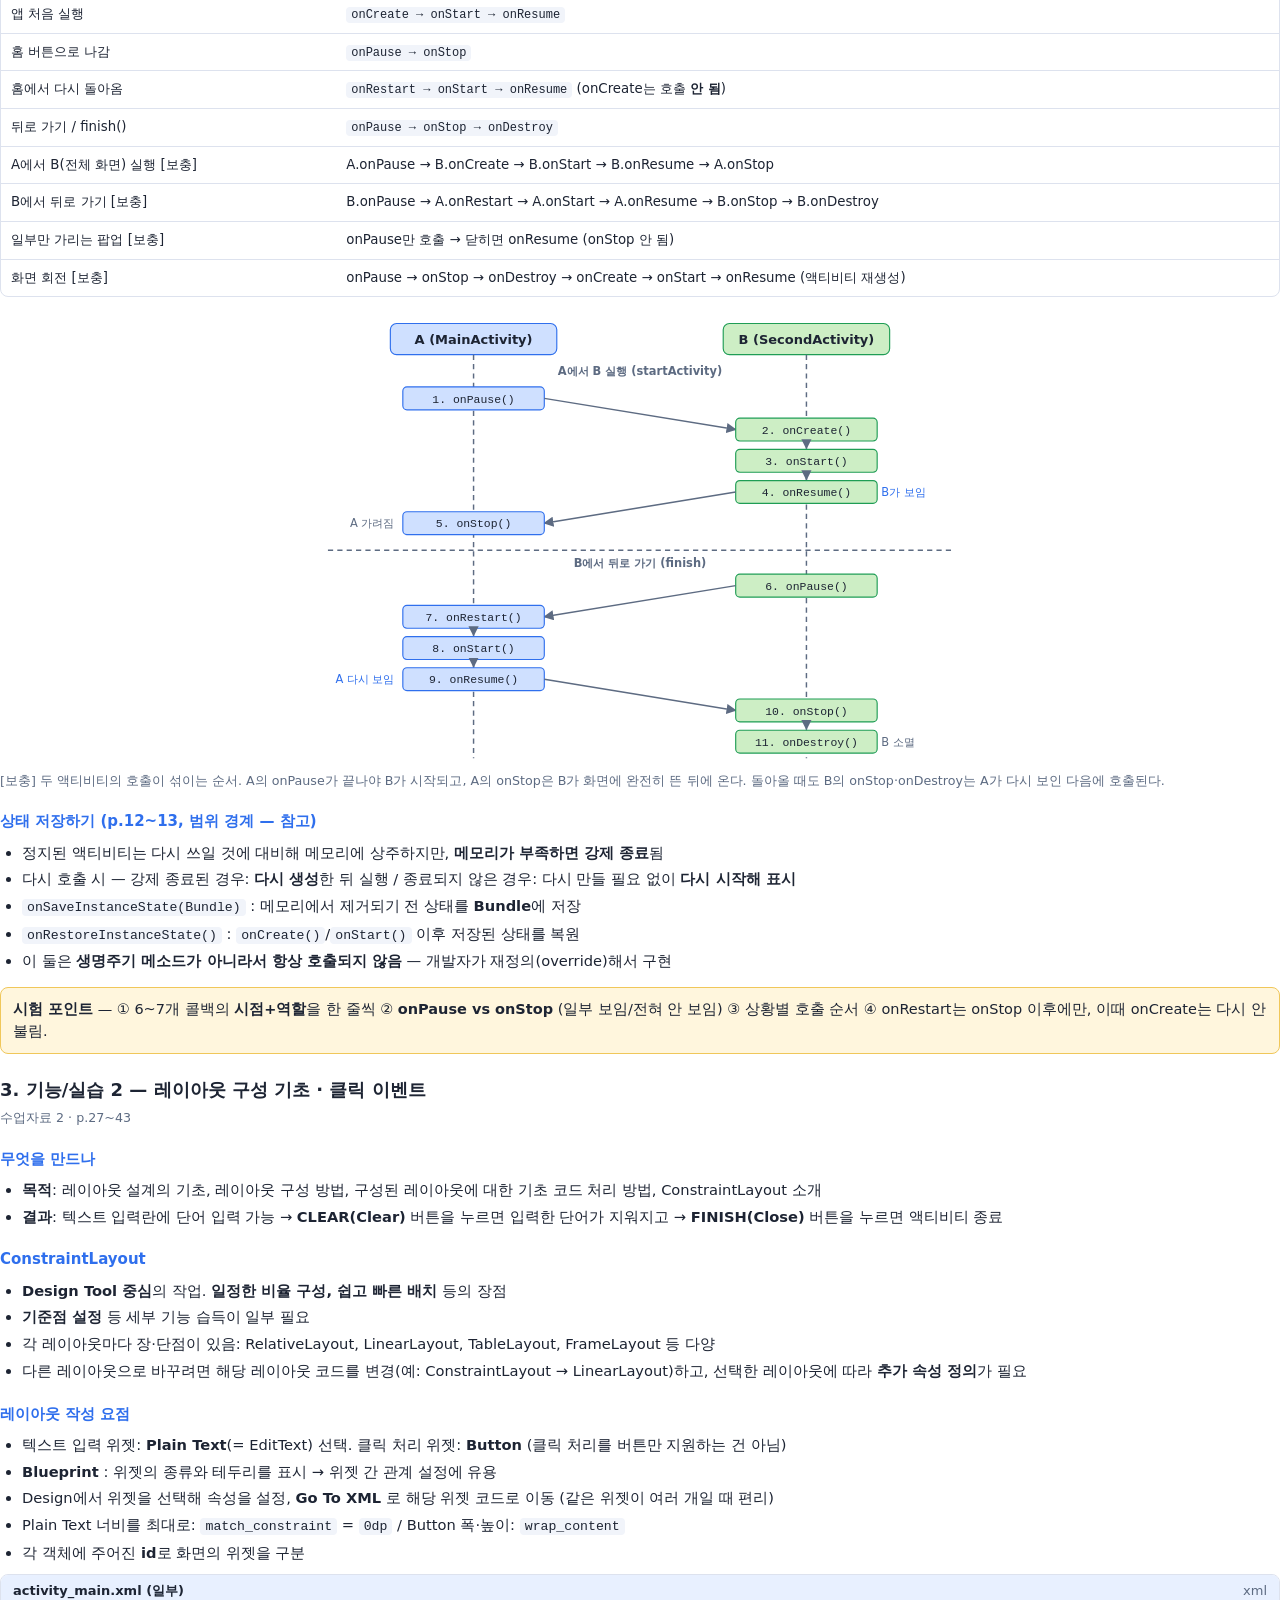
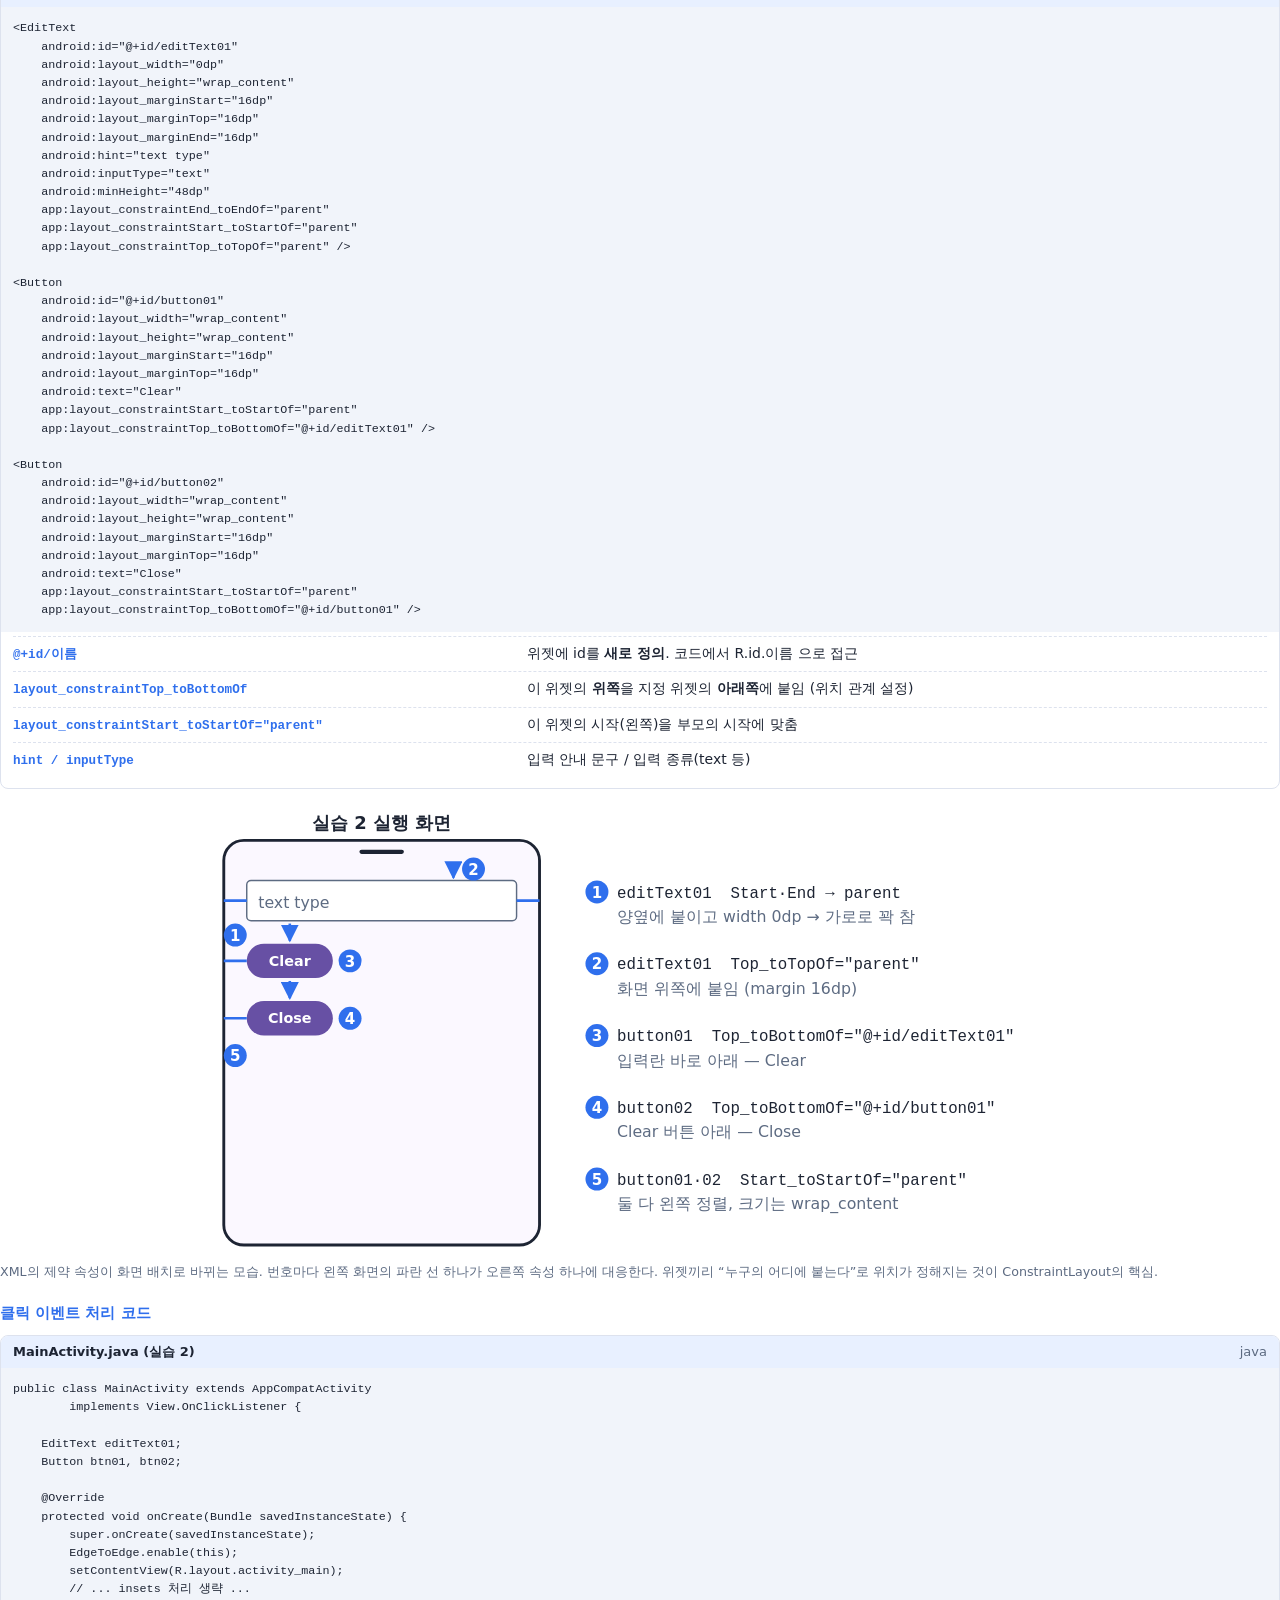
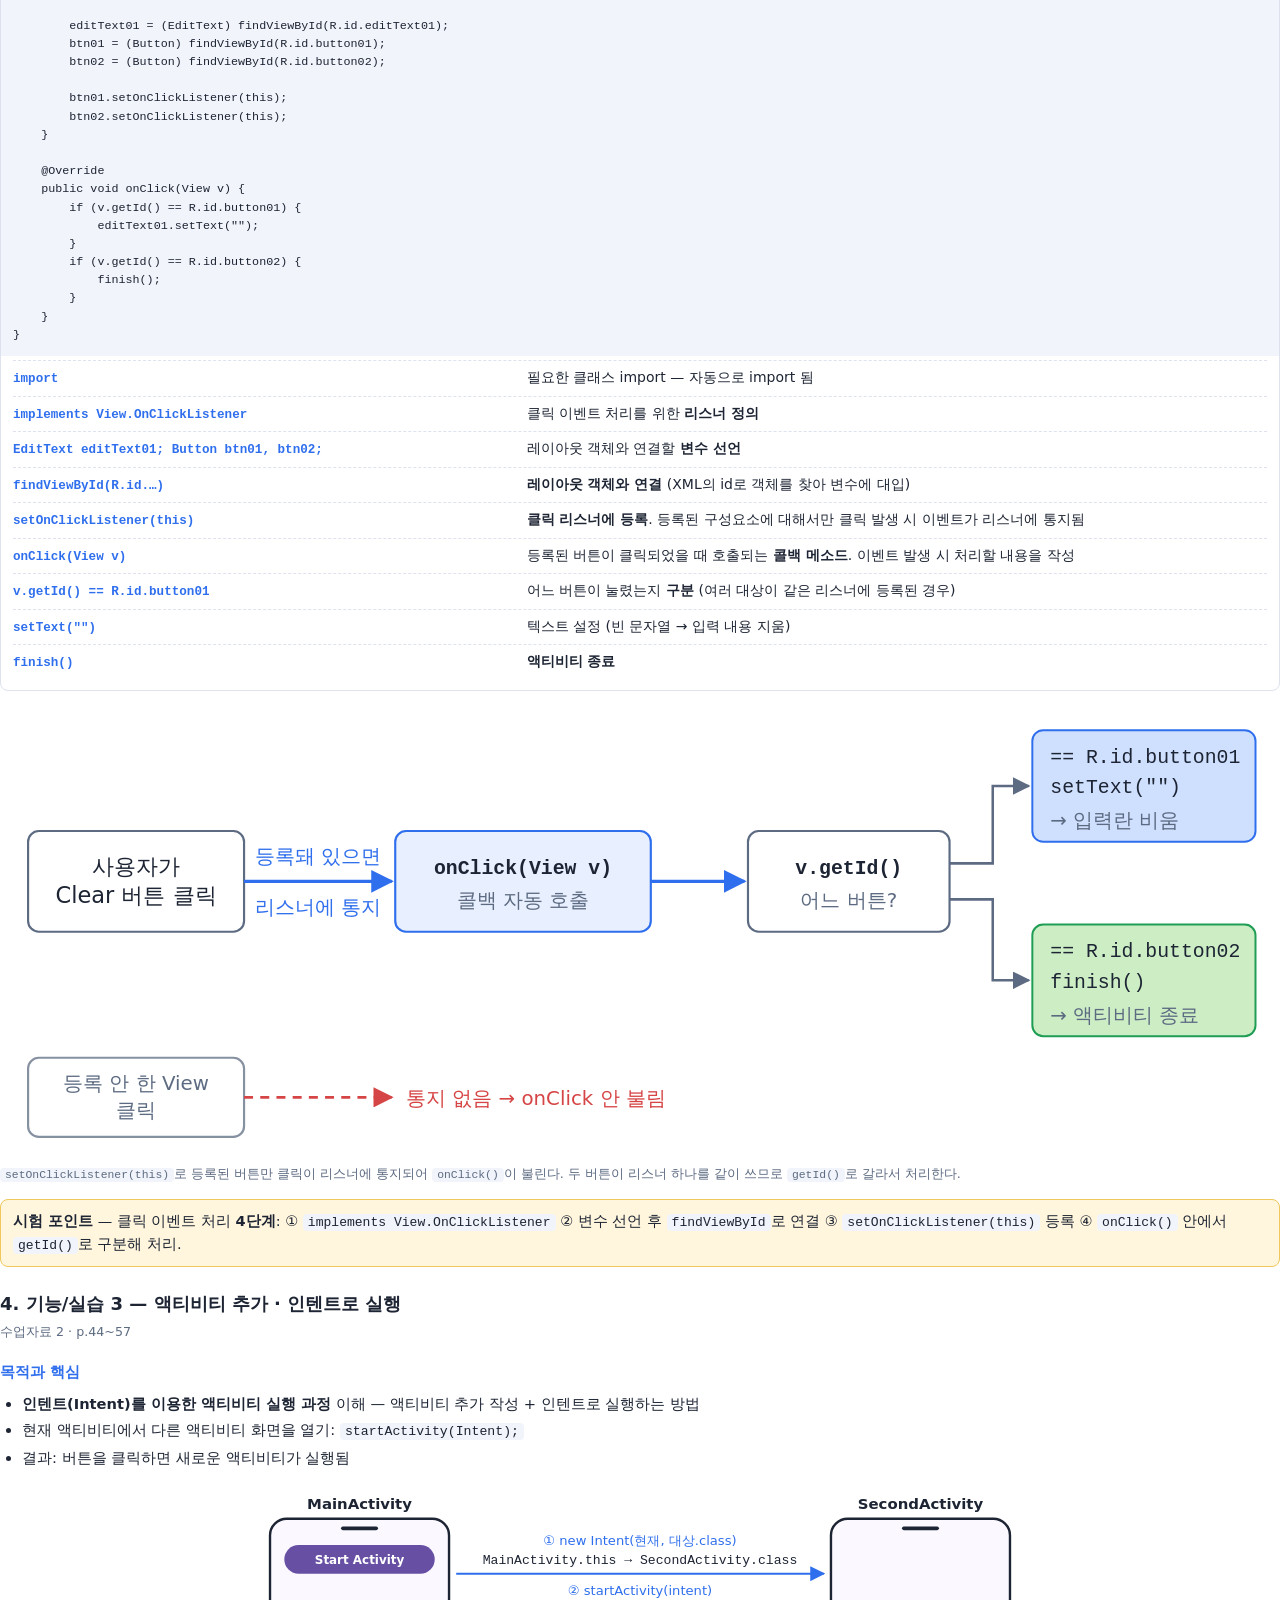
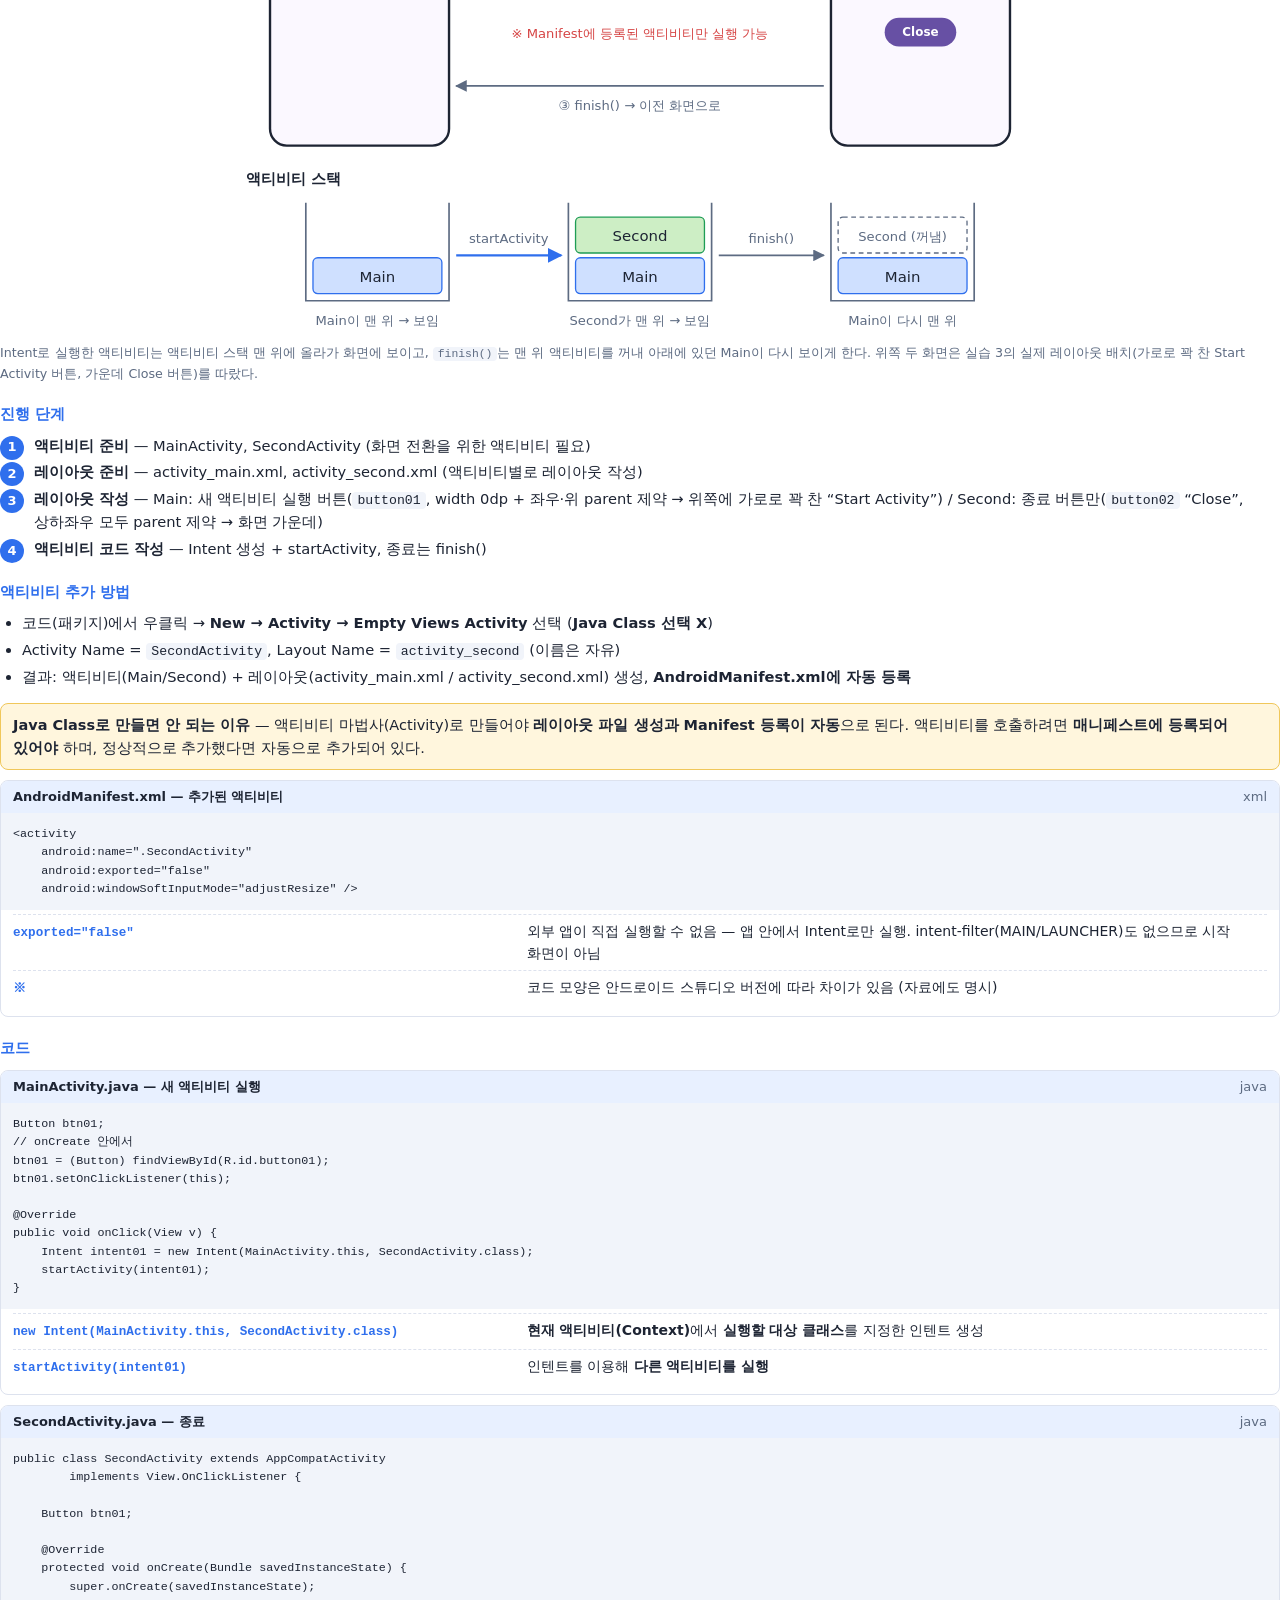
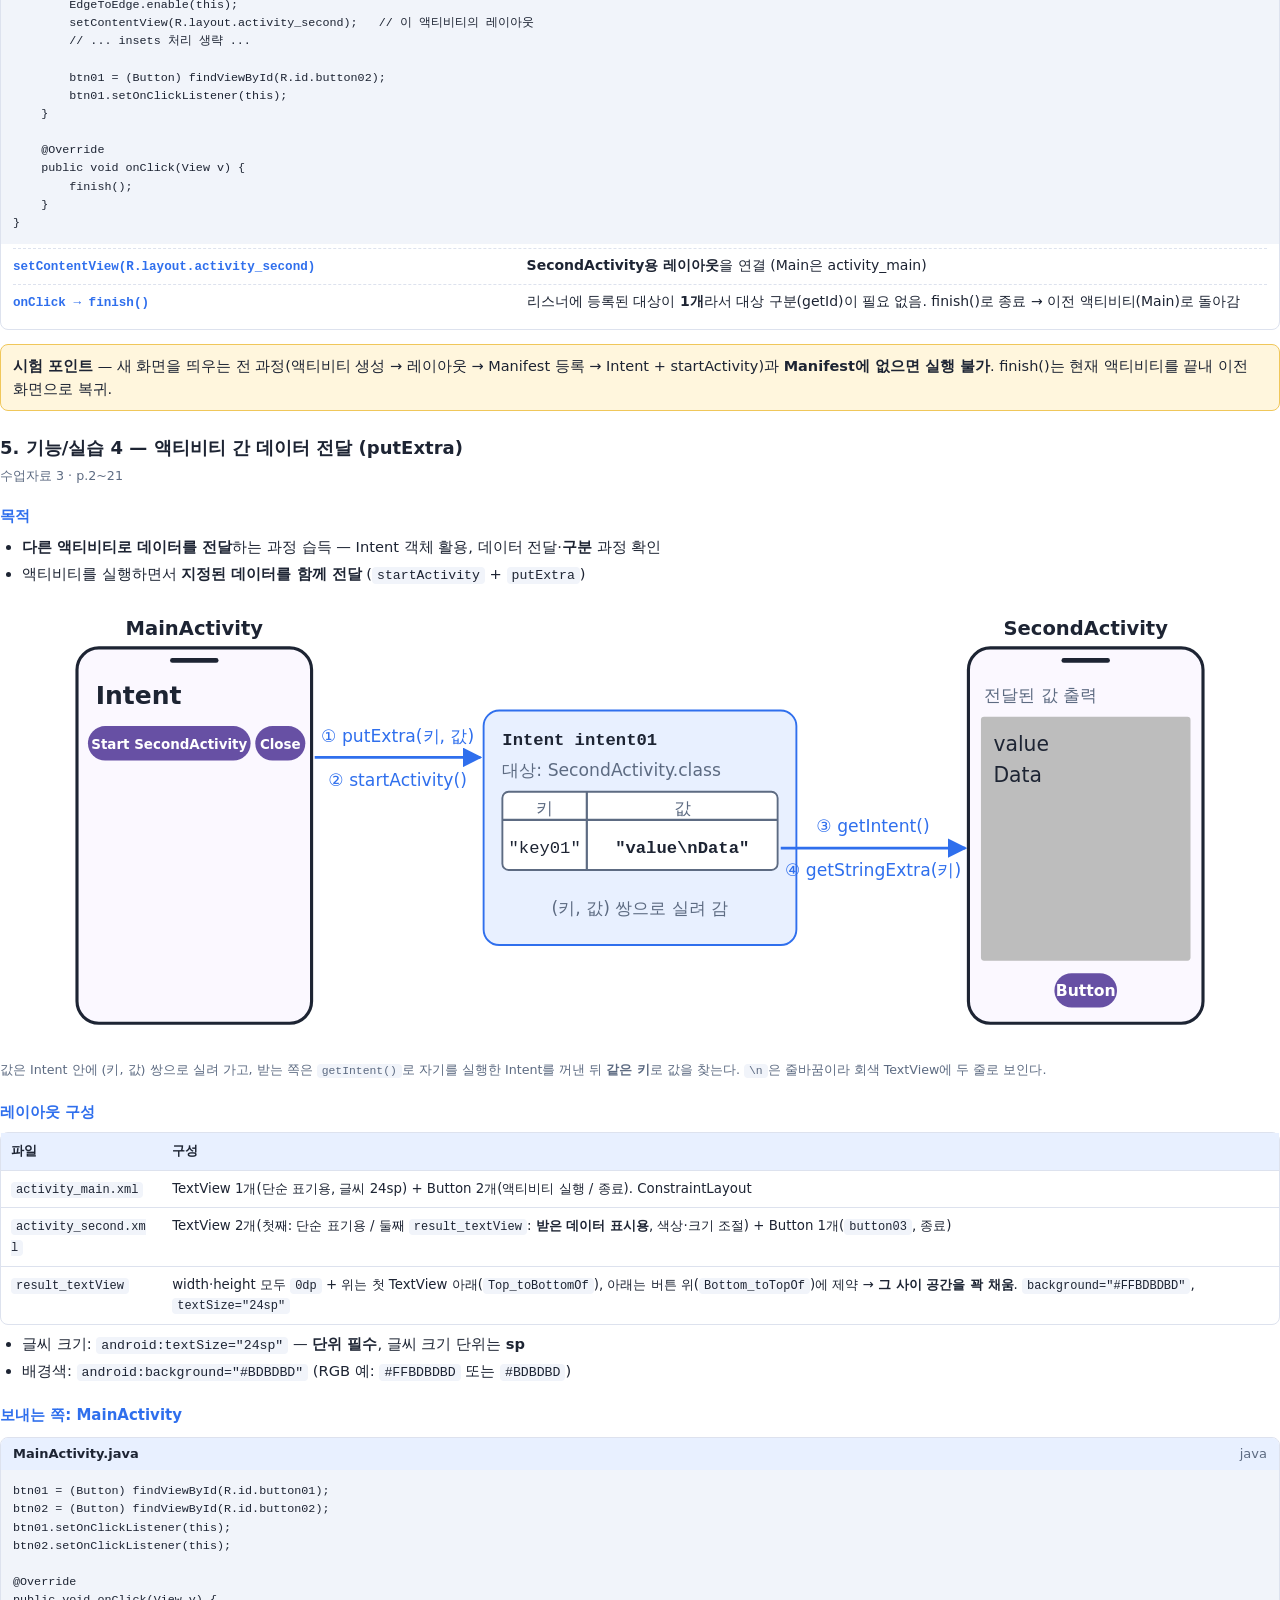
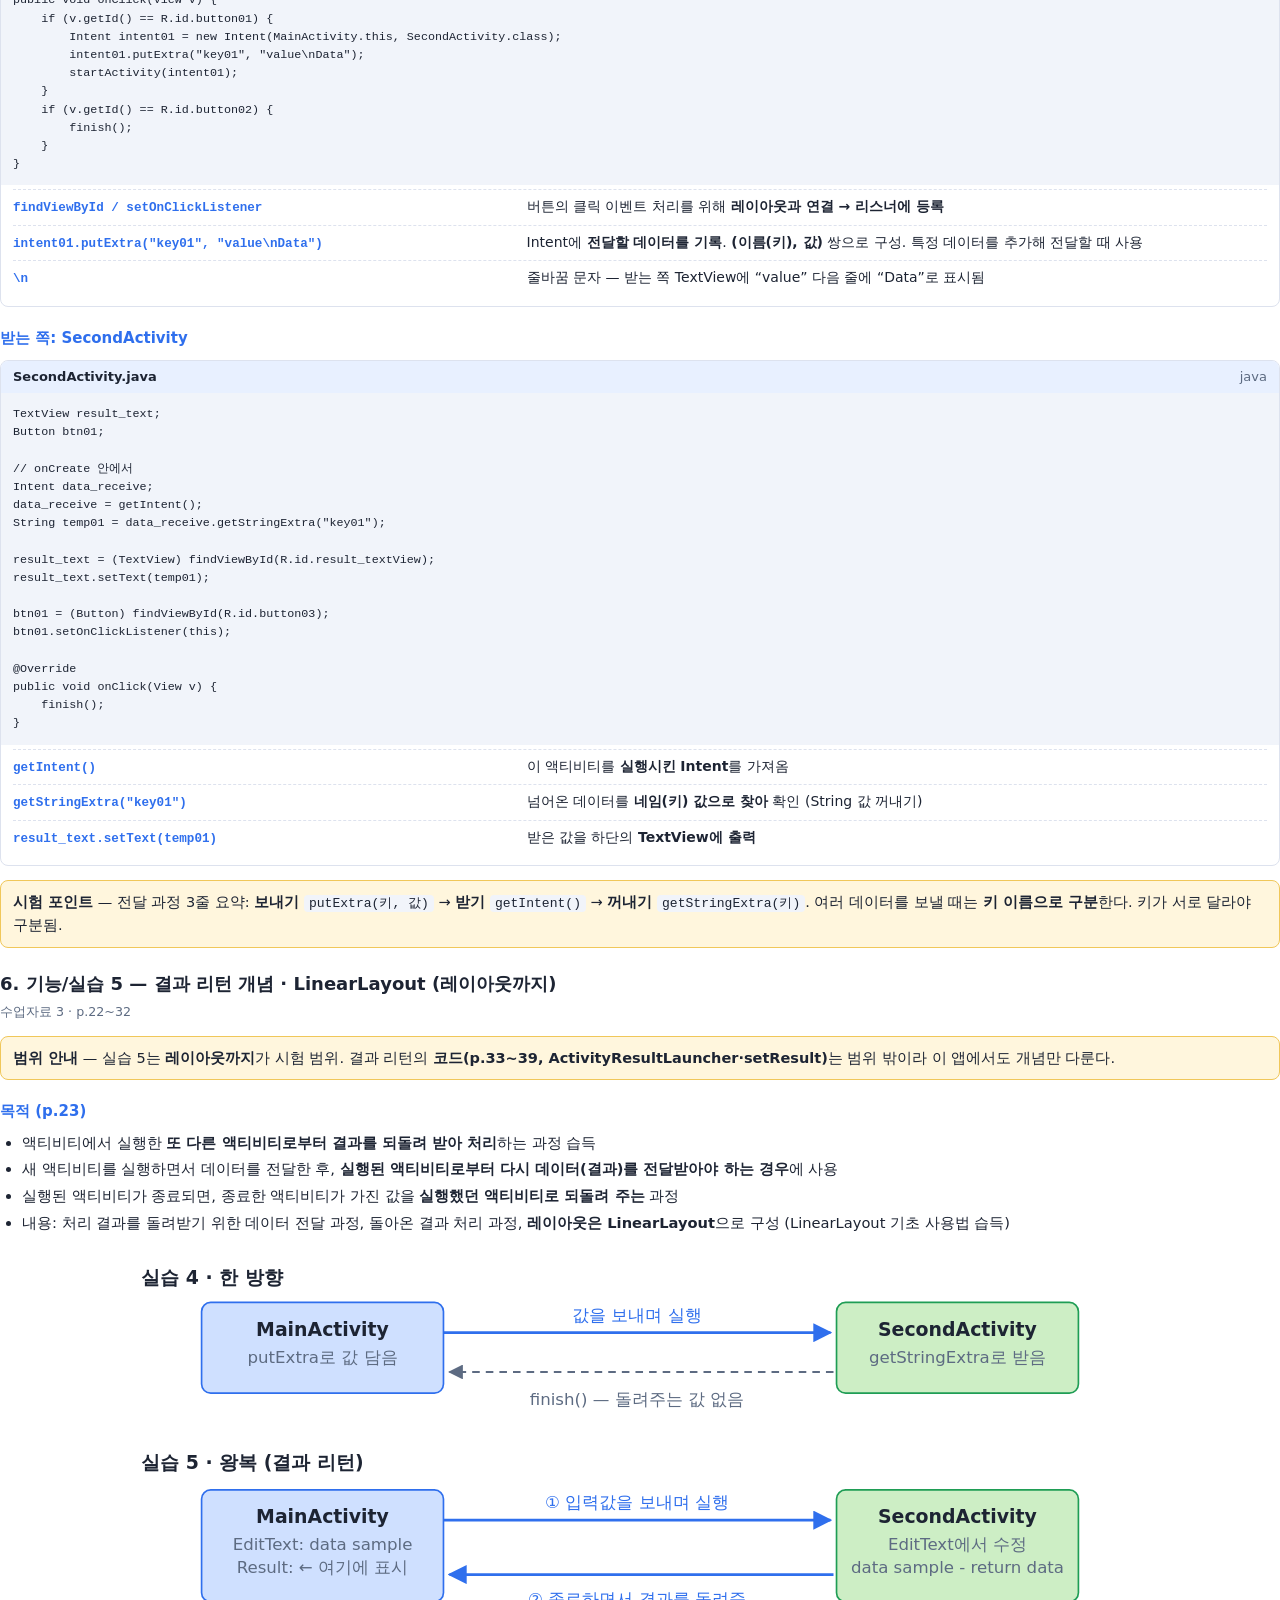
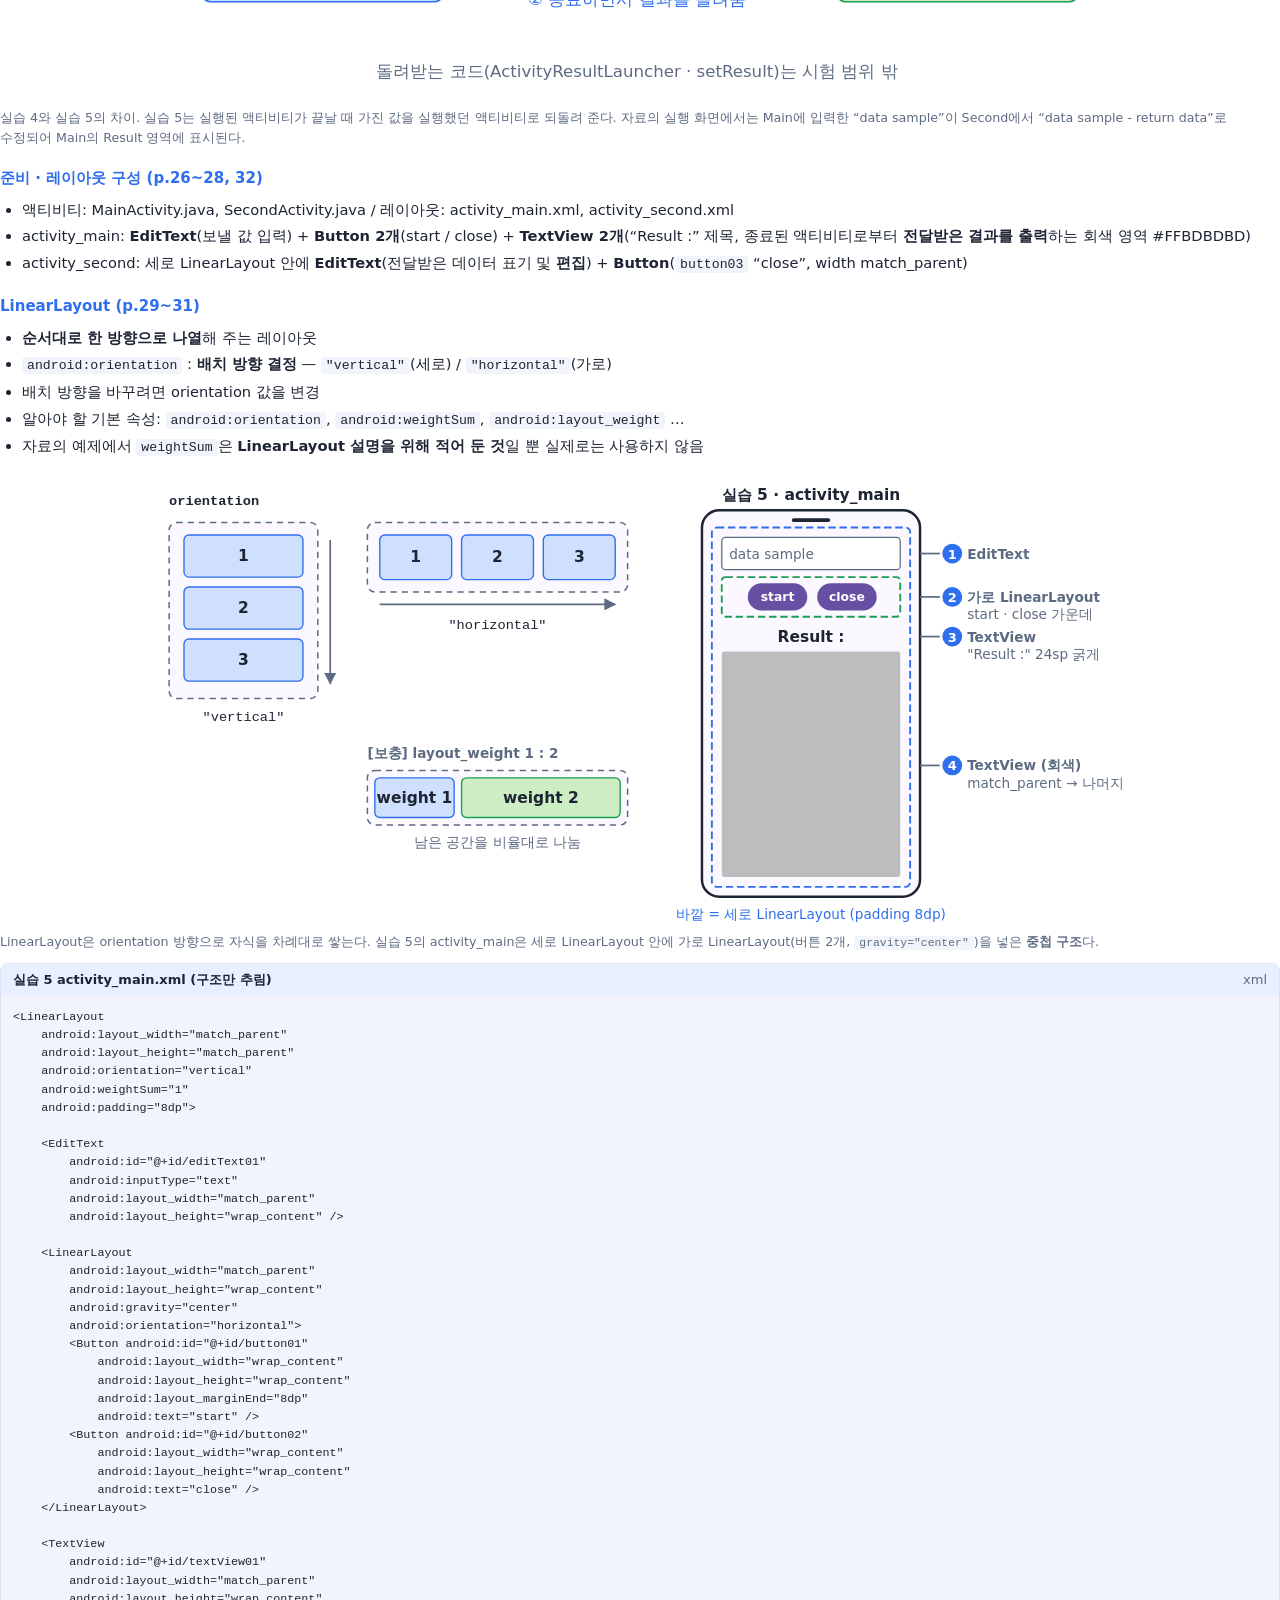
==== commit aef422b7: "feat: 개념 그림 10개와 생명주기 시뮬레이터 추가, 내용 검토 반영 - 실습 5 레이아웃을 자료대로 수정 (중첩 LinearLayout, TextView 2개) - 자료 밖 " ====
--- a/print.html
+++ b/print.html
@@ -1,5 +1,5 @@
 <!doctype html>
-<html lang="ko">
+<html lang="ko" data-theme="light">
 <head>
   <meta charset="utf-8">
   <title>안드로이드 시험 대비 노트</title>
@@ -17,6 +17,8 @@
     .topic h3 { font-size: 13.5pt; margin: 6mm 0 1mm; break-after: avoid; }
     .topic .src { color: var(--muted); font-size: 9.5pt; margin-bottom: 2mm; }
     .codeblock, .tbl-wrap, .tip, .diagram, .qa { break-inside: avoid; }
+    .fig-scroll { overflow: visible; }
+    svg.dg { min-width: 0; max-height: 120mm; }
     pre { font-size: 8.8pt; white-space: pre-wrap; }
     table { font-size: 10pt; }
     .tbl-wrap { overflow: visible; }
@@ -26,12 +28,15 @@
     .qa .pts { margin: 0 0 2mm; padding-left: 5mm; color: var(--muted); font-size: 9.5pt; }
     .qa .model { font-size: 10pt; }
     .pb { break-before: page; }
+    h4 { break-after: avoid; }
+    figcaption { font-size: 9.5pt; }
     .foot { padding: 6mm 0 0; }
   </style>
 </head>
 <body>
   <main id="doc"></main>
   <script src="js/content.js"></script>
+  <script src="js/diagrams.js"></script>
   <script src="js/render.js"></script>
   <script>
     (function () {
@@ -48,7 +53,7 @@
       questions.forEach((q, i) => {
         const tp = topics.find((t) => t.id === q.topic);
         h += `<div class="qa"><div class="qn">Q${i + 1} · ${esc(tp.title.split(" — ")[0].split(" · ")[0])}</div>
-          <div class="qt">${esc(q.q)}</div>
+          <div class="qt">${esc(q.q)}</div>${q.code ? `<pre class="q-code"><code>${esc(q.code)}</code></pre>` : ""}
           <ul class="pts">${q.points.map((p) => `<li>${esc(p)}</li>`).join("")}</ul>
           <div class="model">${esc(q.answer)}</div></div>`;
       });
--- a/css/style.css
+++ b/css/style.css
@@ -17,6 +17,8 @@
   --blue: #cfe0ff;
   --green: #cdeec5;
   --orange: #ffd2b3;
+  --screen: #fbf8ff;
+  --mbtn: #6750a4;
   --radius: 12px;
 }
 :root[data-theme="dark"] {
@@ -38,6 +40,8 @@
   --blue: #27407a;
   --green: #285a2b;
   --orange: #6b3d1c;
+  --screen: #1c2335;
+  --mbtn: #7c66c9;
 }
 @media (prefers-color-scheme: dark) {
   :root:not([data-theme="light"]) {
@@ -59,6 +63,8 @@
     --blue: #27407a;
     --green: #285a2b;
     --orange: #6b3d1c;
+    --screen: #1c2335;
+    --mbtn: #7c66c9;
   }
 }
 
@@ -147,17 +153,74 @@
 .notes dt code { background: none; padding: 0; color: var(--brand); font-weight: 600; }
 @media (max-width: 560px) { .notes > div { grid-template-columns: 1fr; } }
 
-.diagram { margin: 8px 0; text-align: center; }
-svg.lc { width: 100%; max-width: 600px; height: auto; }
-.lc-line path { fill: none; stroke: var(--muted); stroke-width: 1.4; }
-.lc-arrow-head { fill: var(--muted); }
-.lc-box { fill: var(--card); stroke: var(--muted); stroke-width: 1.2; }
-.lc-blue { fill: var(--blue); stroke: var(--brand); stroke-width: 1.2; }
-.lc-green { fill: var(--green); stroke: var(--ok); stroke-width: 1.2; }
-.lc-orange { fill: var(--orange); stroke: #d9822b; stroke-width: 1.2; }
-.lc-text text { fill: var(--ink); font-size: 12.5px; font-weight: 600; }
-.lc-text .lc-fn { font-weight: 500; font-family: Consolas, monospace; font-size: 12.5px; }
-.lc-label text { fill: var(--muted); font-size: 11.5px; }
+.diagram { margin: 14px 0 6px; }
+.fig-scroll { overflow-x: auto; -webkit-overflow-scrolling: touch; }
+svg.dg { display: block; width: 100%; min-width: 480px; height: auto; margin: 0 auto; }
+svg.lc { max-width: 600px; }
+figcaption { font-size: 13.5px; color: var(--muted); margin-top: 6px; line-height: 1.55; }
+@media (max-width: 520px) {
+  .fig-scroll { margin: 0 -8px; padding: 0 8px; }
+  .diagram figcaption::before { content: "↔ 그림은 옆으로 밀어서 볼 수 있어요. "; color: var(--brand); }
+}
+
+/* 그림 공통 */
+.d-line { fill: none; stroke: var(--muted); stroke-width: 1.4; }
+.d-acc { fill: none; stroke: var(--brand); stroke-width: 1.8; }
+.d-badl { fill: none; stroke: var(--bad); stroke-width: 1.6; }
+.d-dash { stroke-dasharray: 5 4; }
+.d-head { fill: var(--muted); }
+.d-head-acc { fill: var(--brand); }
+.d-head-bad { fill: var(--bad); }
+.d-acc-fill { fill: var(--brand); }
+.d-box { fill: var(--card); stroke: var(--muted); stroke-width: 1.2; }
+.d-soft { fill: var(--brand-soft); stroke: var(--brand); stroke-width: 1.2; }
+.d-box-a { fill: var(--blue); stroke: var(--brand); stroke-width: 1.1; }
+.d-box-b { fill: var(--green); stroke: var(--ok); stroke-width: 1.1; }
+.d-ghost { fill: none; stroke: var(--muted); stroke-width: 1.1; stroke-dasharray: 4 3; }
+.d-faded { opacity: 0.75; }
+.d-hl { fill: var(--blue); opacity: 0.55; }
+.d-hl2 { fill: var(--green); opacity: 0.55; }
+.d-frame { fill: var(--screen); stroke: var(--muted); stroke-width: 1.2; stroke-dasharray: 5 4; }
+.d-phone { fill: var(--screen); stroke: var(--ink); stroke-width: 2; }
+.d-notch { stroke: var(--ink); stroke-width: 3; stroke-linecap: round; }
+.d-field { fill: var(--card); stroke: var(--muted); stroke-width: 1; }
+.d-lin1 { fill: none; stroke: var(--brand); stroke-width: 1.5; stroke-dasharray: 6 3; }
+.d-lin2 { fill: none; stroke: var(--ok); stroke-width: 1.5; stroke-dasharray: 6 3; }
+.d-mbtn { fill: var(--mbtn); }
+.d-mbtn-t { fill: #fff; font-size: 10px; font-weight: 600; }
+.d-xs { font-size: 8.6px; }
+.d-gray { fill: #bdbdbd; }
+.d-gray-t { fill: #1d2433; font-size: 13px; }
+.d-num circle { fill: var(--brand); }
+.d-num-t { fill: var(--brand-ink); font-size: 10.5px; font-weight: 700; }
+.d-t { fill: var(--ink); font-size: 12.5px; }
+.d-b { font-weight: 700; }
+.d-big { font-size: 16px; }
+.d-s { fill: var(--muted); font-size: 11px; }
+.d-m { fill: var(--ink); font-family: Consolas, "D2Coding", monospace; font-size: 11px; white-space: pre; }
+text.d-acc-t { fill: var(--brand); }
+text.d-bad-t { fill: var(--bad); }
+
+/* 생명주기 흐름도 + 시뮬레이터 */
+.lc-box { fill: var(--card); stroke: var(--muted); stroke-width: 1.2; transition: fill 0.25s, stroke 0.25s; }
+.lc-blue { fill: var(--blue); stroke: var(--brand); stroke-width: 1.2; transition: fill 0.25s; }
+.lc-green { fill: var(--green); stroke: var(--ok); stroke-width: 1.2; transition: fill 0.25s; }
+.lc-orange { fill: var(--orange); stroke: #d9822b; stroke-width: 1.2; transition: fill 0.25s; }
+.lc-fn { fill: var(--ink); font-family: Consolas, monospace; font-size: 12.5px; }
+.lc-state { fill: var(--ink); font-size: 12.5px; font-weight: 600; }
+.lc [data-fn].lit rect, .lc [data-fn].lit ellipse { fill: var(--brand); stroke: var(--brand); }
+.lc [data-fn].lit text { fill: var(--brand-ink); font-weight: 700; }
+.lc [data-fn].now ellipse { stroke: var(--brand); stroke-width: 3.5; }
+.lc-sim { margin-top: 10px; padding: 12px; border: 1px solid var(--line); border-radius: 10px; background: var(--bg); }
+.lc-sim:empty { display: none; }
+.sim-head { display: flex; flex-wrap: wrap; gap: 4px 12px; align-items: baseline; font-size: 14px; }
+.sim-state { color: var(--muted); font-size: 13.5px; }
+.sim-btns { display: flex; flex-wrap: wrap; gap: 6px; margin: 10px 0 8px; }
+.sim-btns .chip { font-size: 13px; padding: 6px 10px; }
+.sim-btns .chip:disabled { opacity: 0.4; cursor: not-allowed; }
+.sim-log { min-height: 24px; font-size: 14px; }
+.sim-act { font-weight: 700; margin-right: 4px; }
+.sim-none { color: var(--bad); font-size: 13px; }
 
 /* 퀴즈 */
 .bar { display: flex; flex-wrap: wrap; gap: 8px; align-items: center; margin-bottom: 12px; }
@@ -165,7 +228,7 @@
   font-family: inherit; font-size: 14px; color: var(--ink); background: var(--card);
   border: 1px solid var(--line); border-radius: 8px;
 }
-select { padding: 8px 10px; }
+select { padding: 8px 10px; max-width: 100%; min-width: 0; text-overflow: ellipsis; }
 .chip { padding: 7px 12px; cursor: pointer; }
 .chip[aria-pressed="true"] { background: var(--brand); color: var(--brand-ink); border-color: var(--brand); }
 .btn { padding: 8px 14px; cursor: pointer; font-weight: 600; }
@@ -179,6 +242,7 @@
 .q-head { display: flex; justify-content: space-between; gap: 8px; align-items: flex-start; }
 .q-num { font-size: 12.5px; color: var(--muted); }
 .q-text { margin: 4px 0 10px; font-weight: 600; white-space: pre-wrap; }
+.q-code { border: 1px solid var(--line); border-radius: 8px; margin: 0 0 10px; }
 .badge { font-size: 12px; padding: 2px 8px; border-radius: 99px; background: var(--brand-soft); color: var(--brand); white-space: nowrap; }
 .badge.ok { background: var(--ok-soft); color: var(--ok); }
 .badge.bad { background: var(--bad-soft); color: var(--bad); }
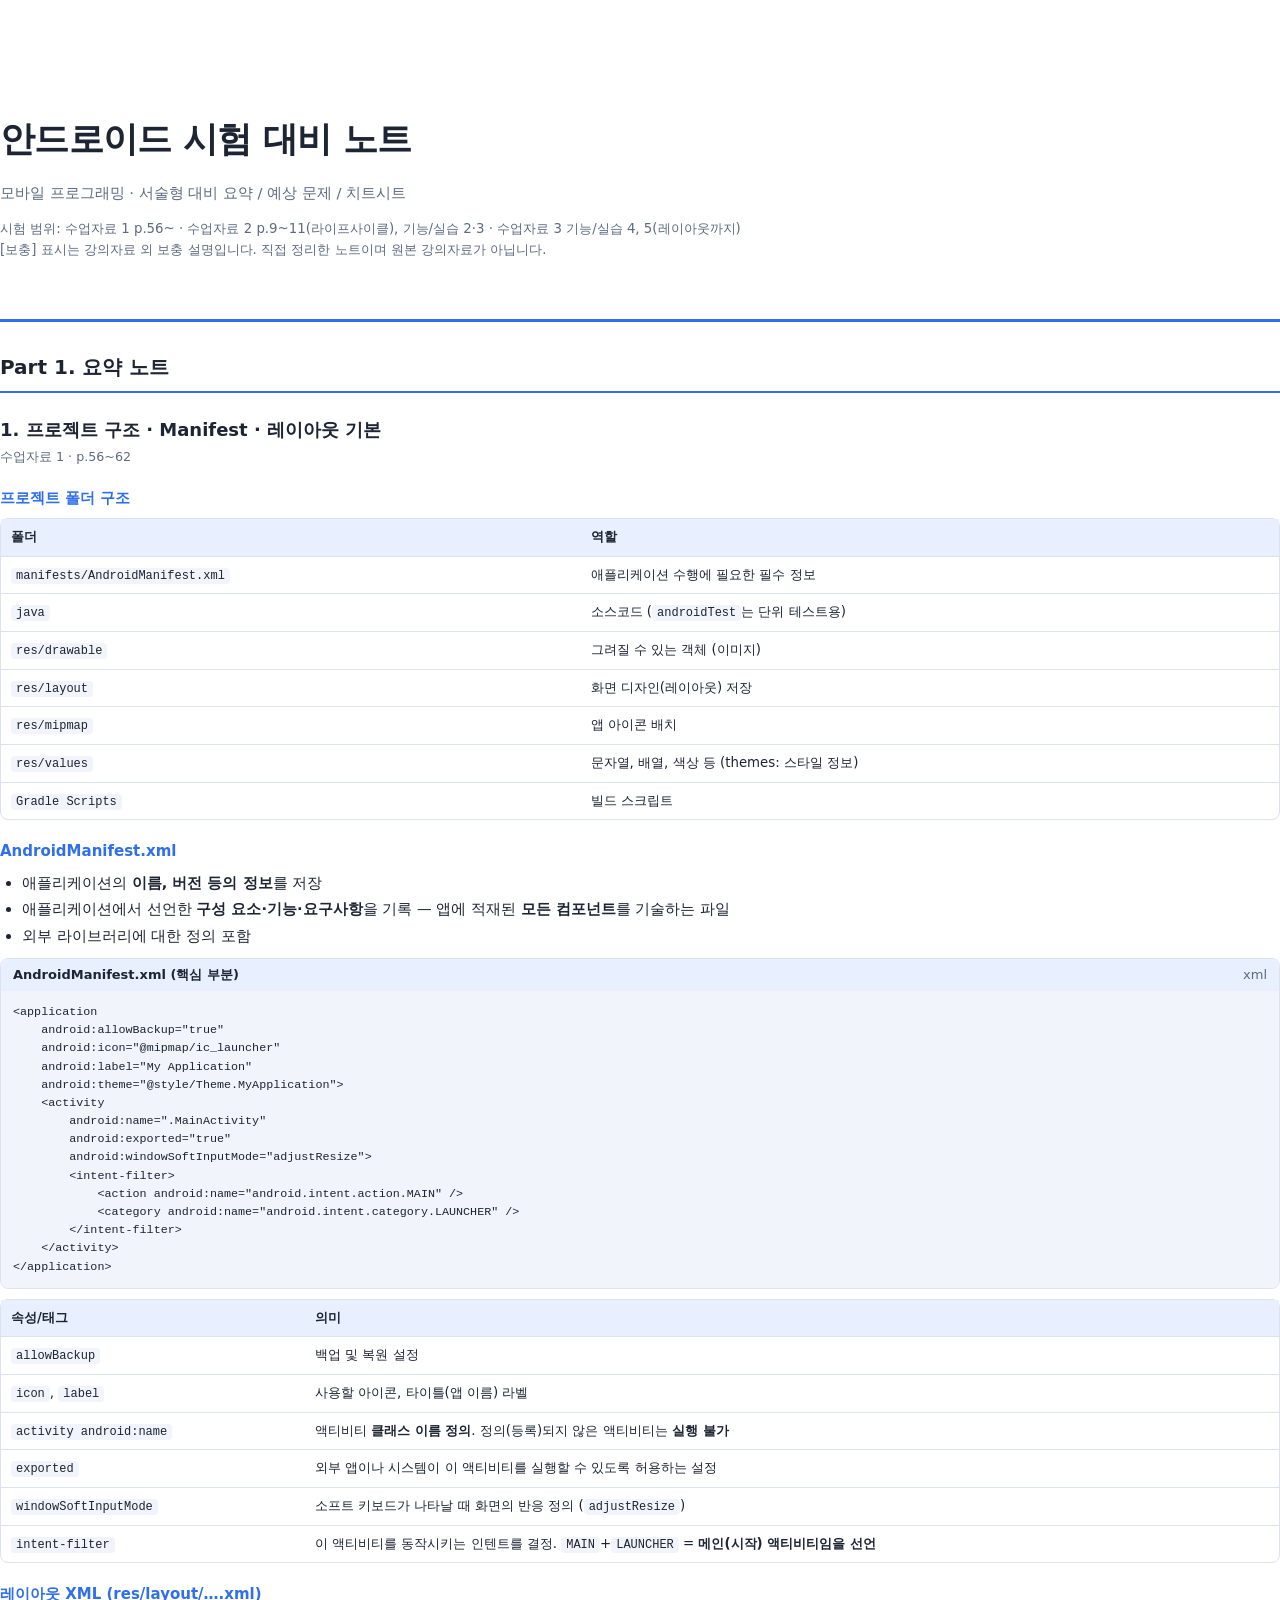
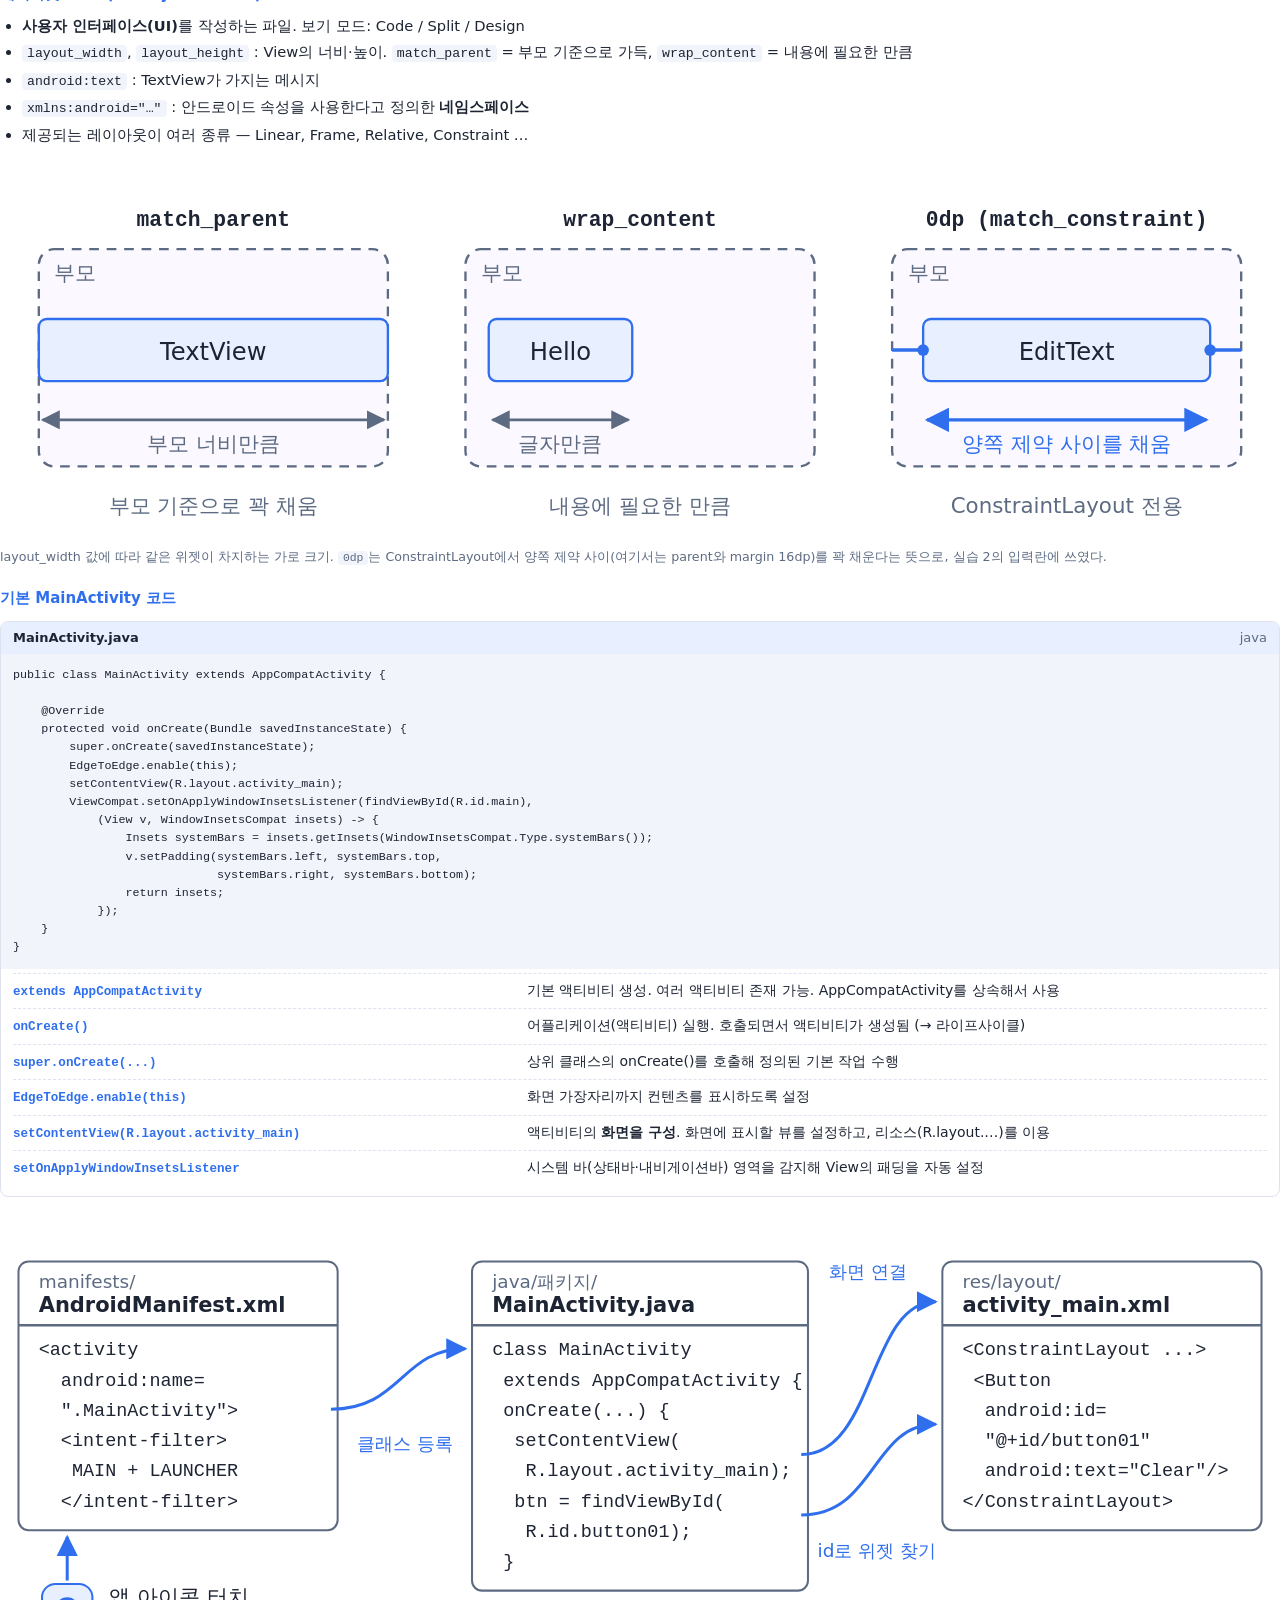
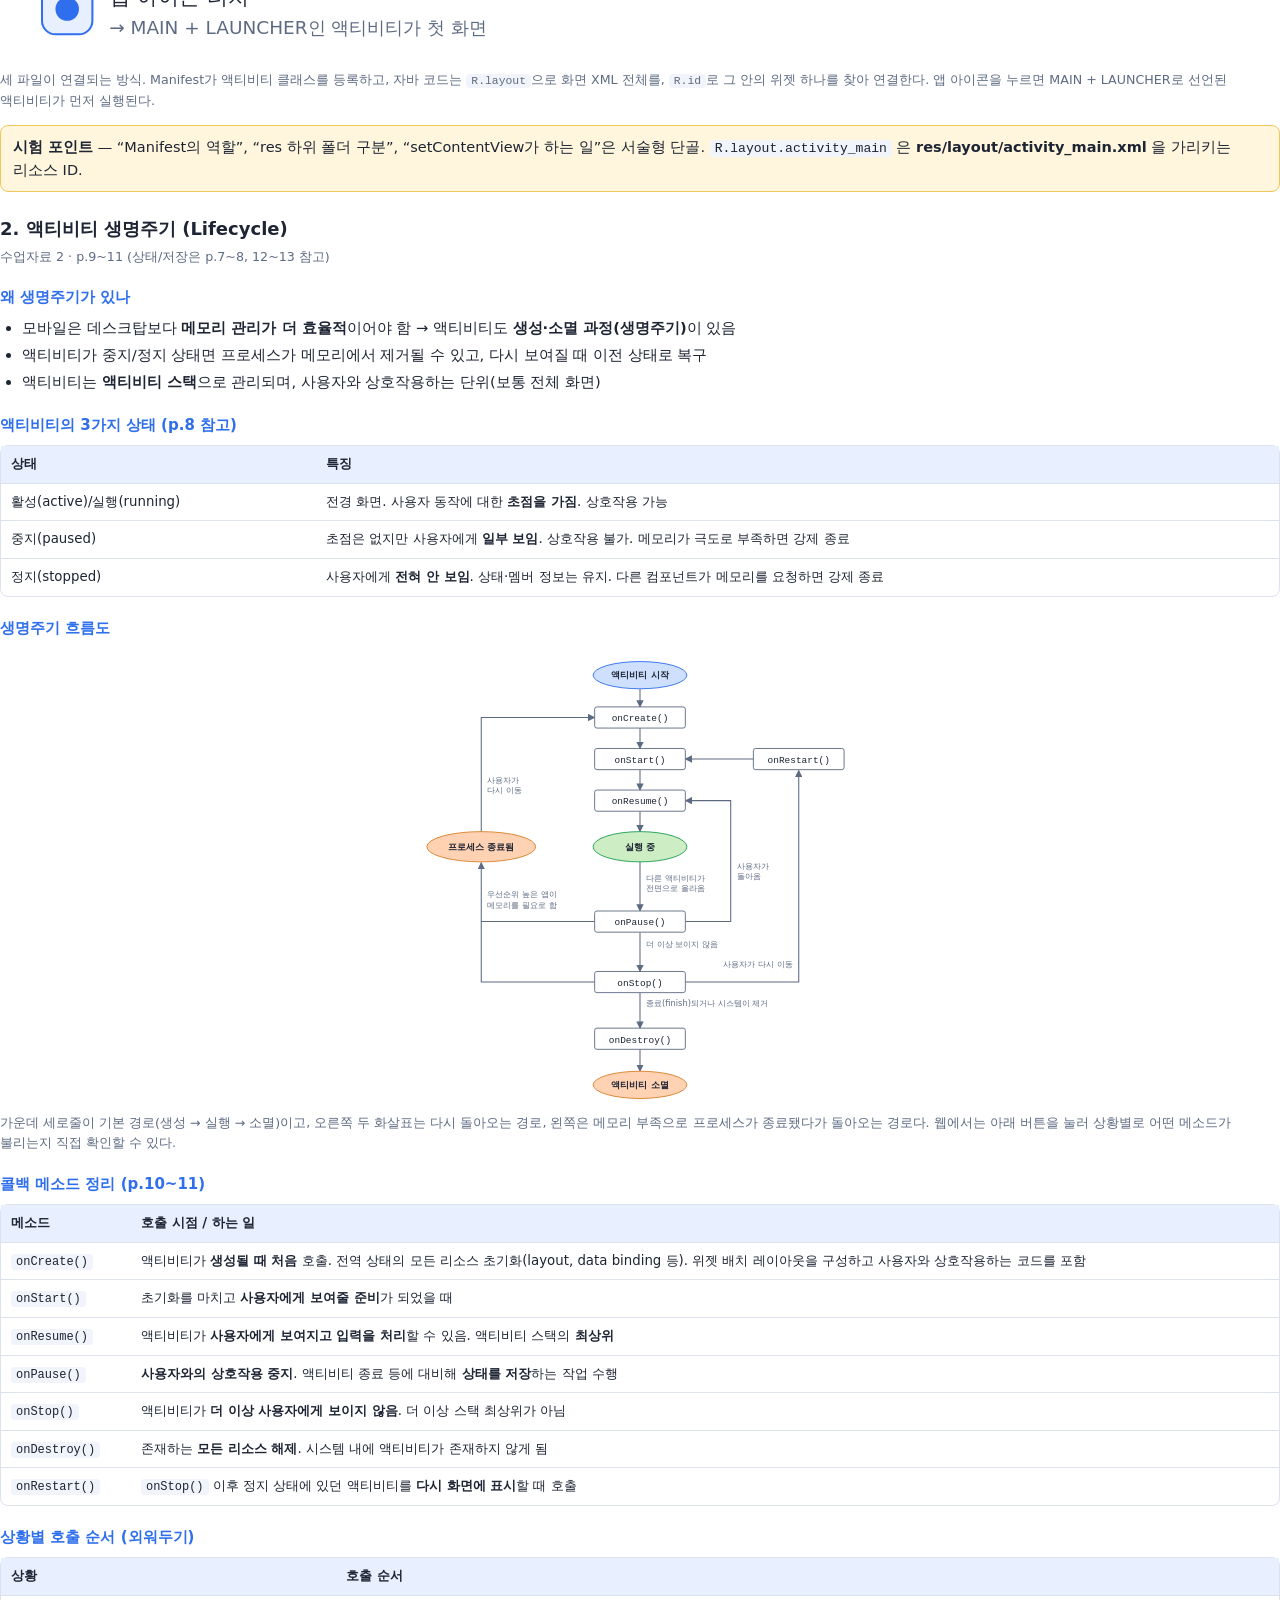
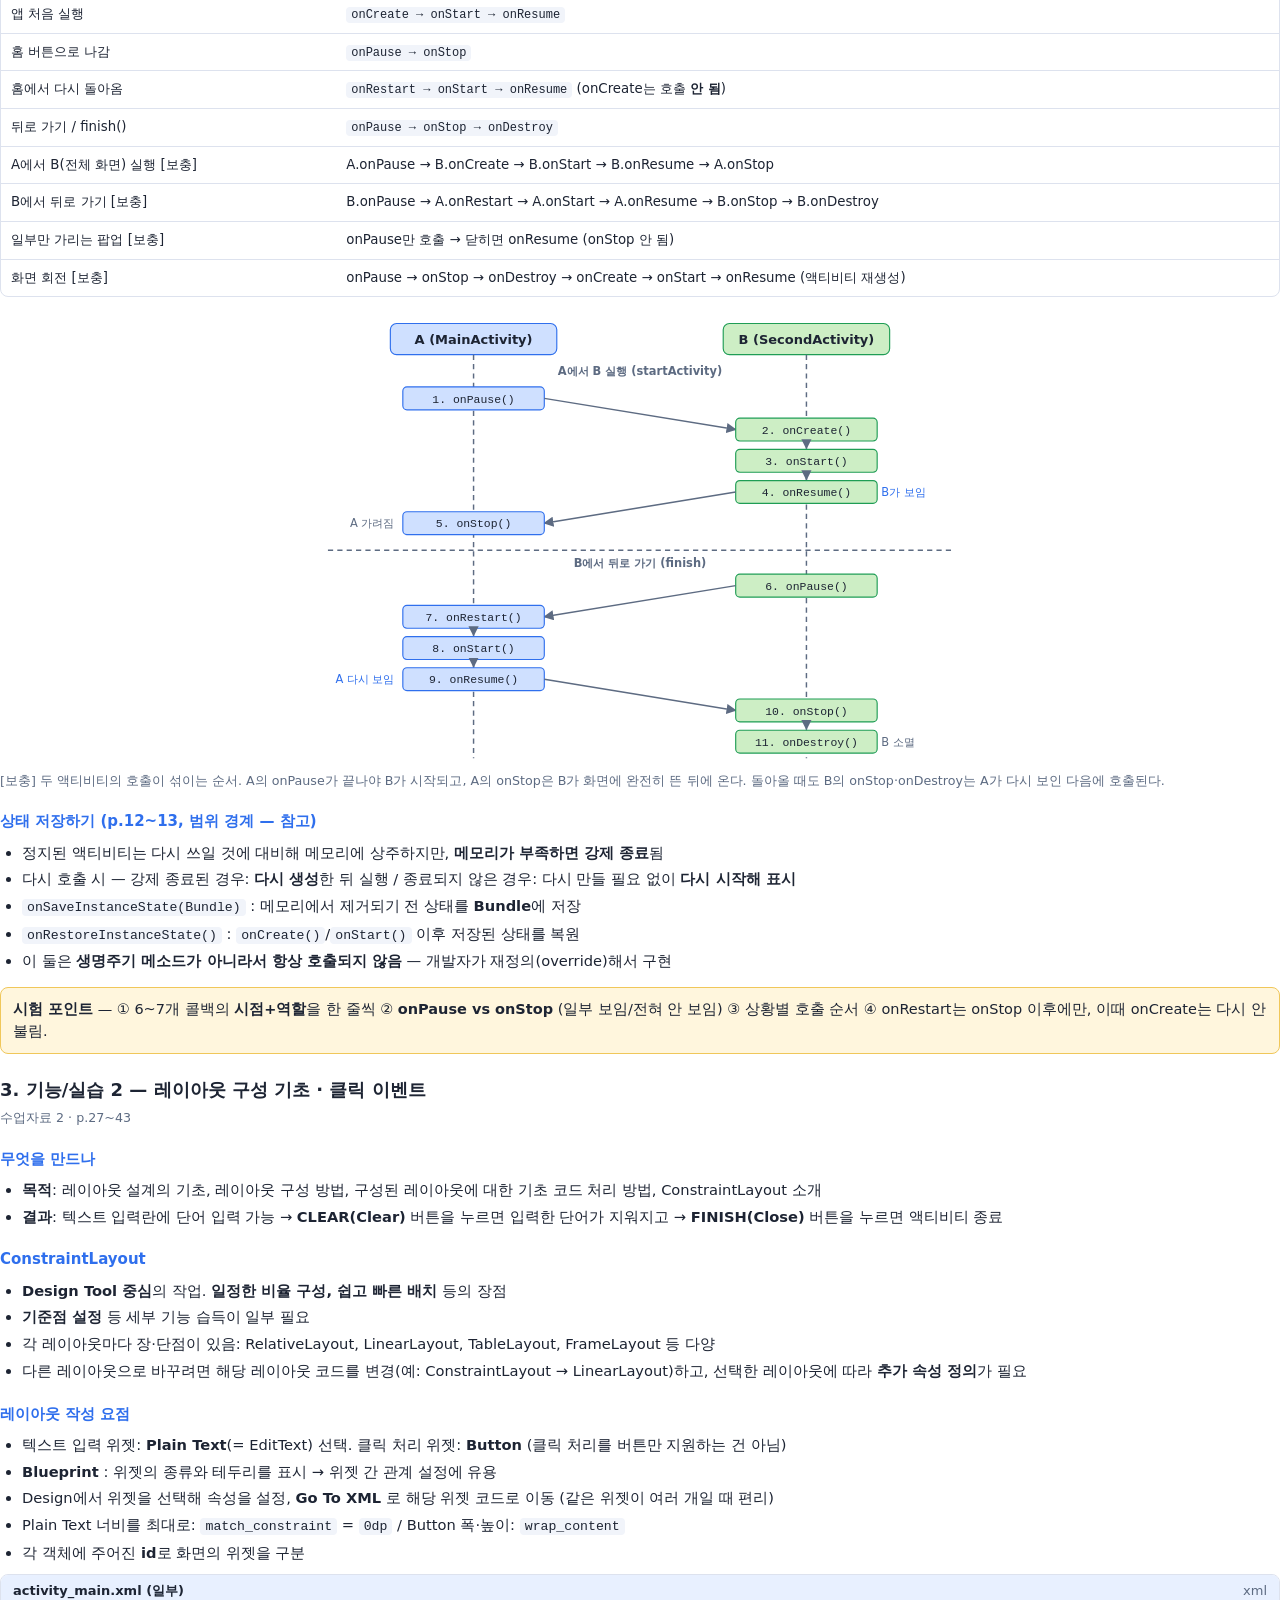
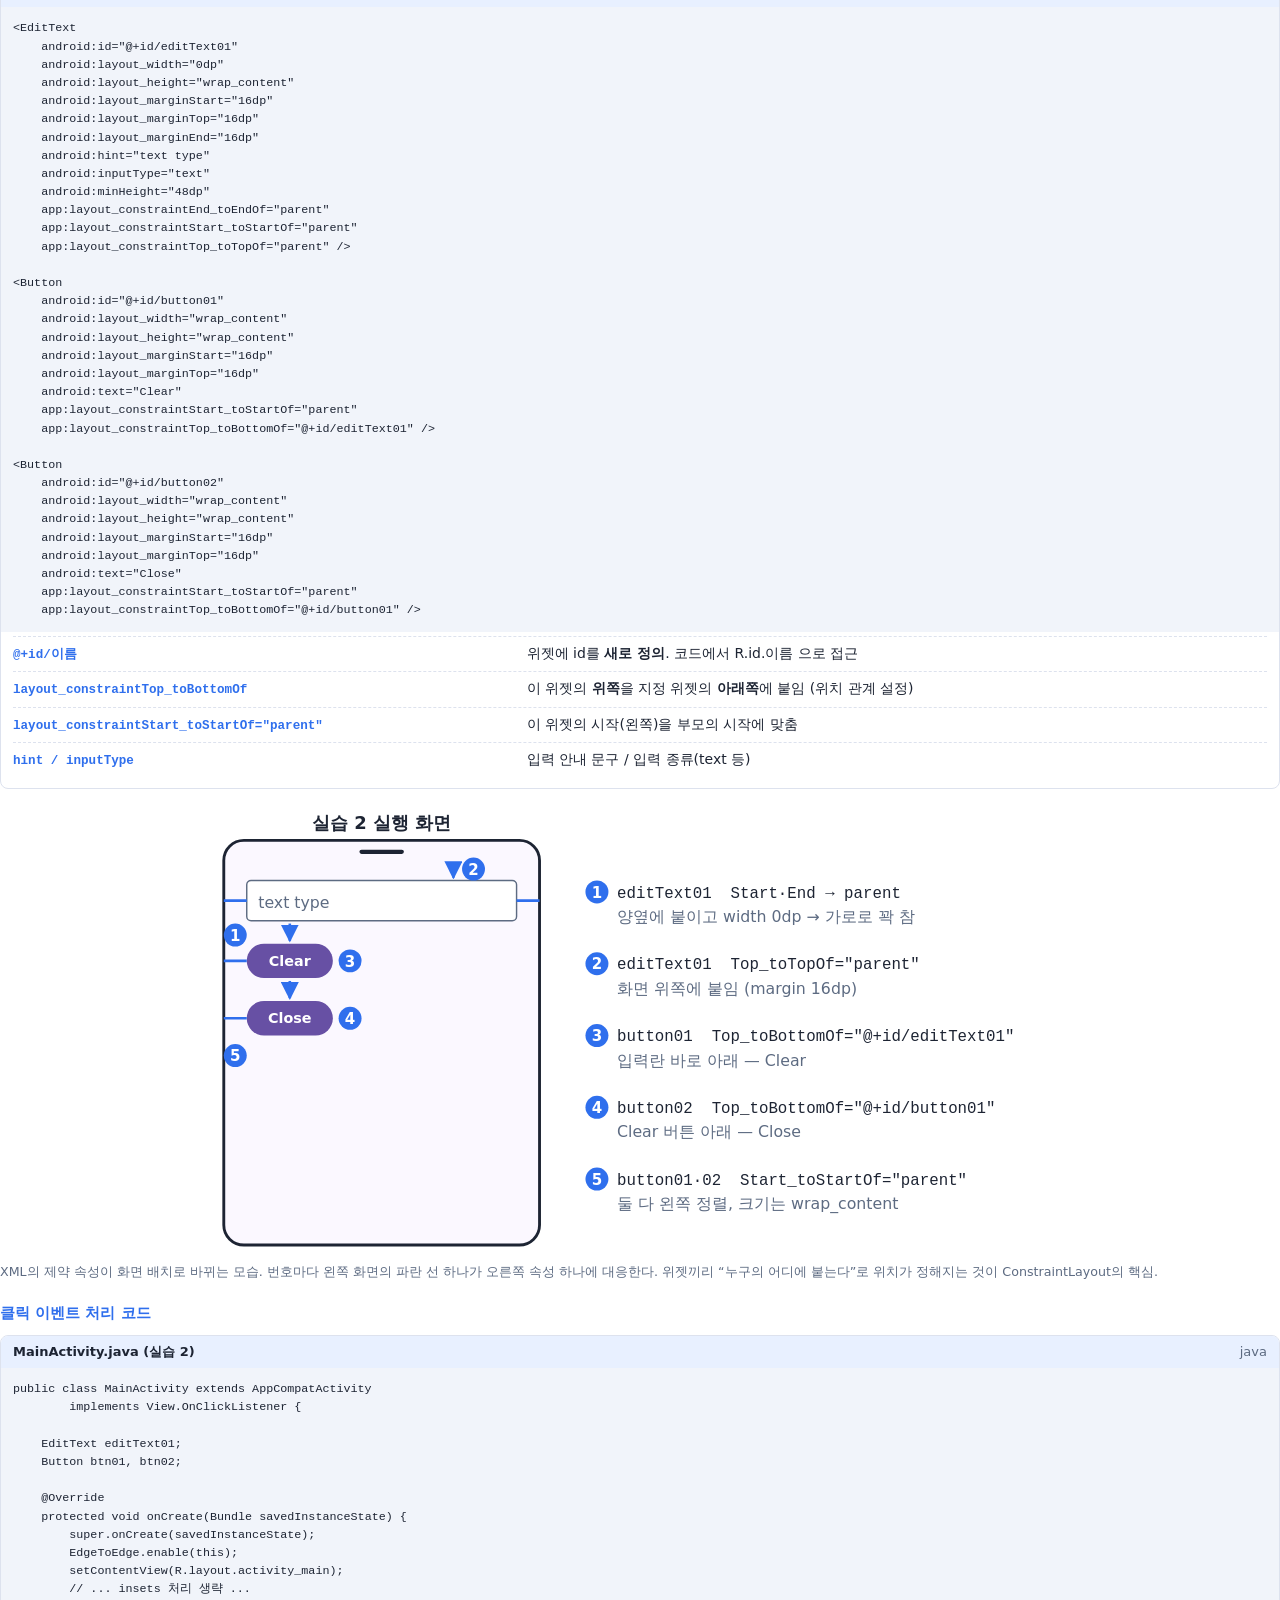
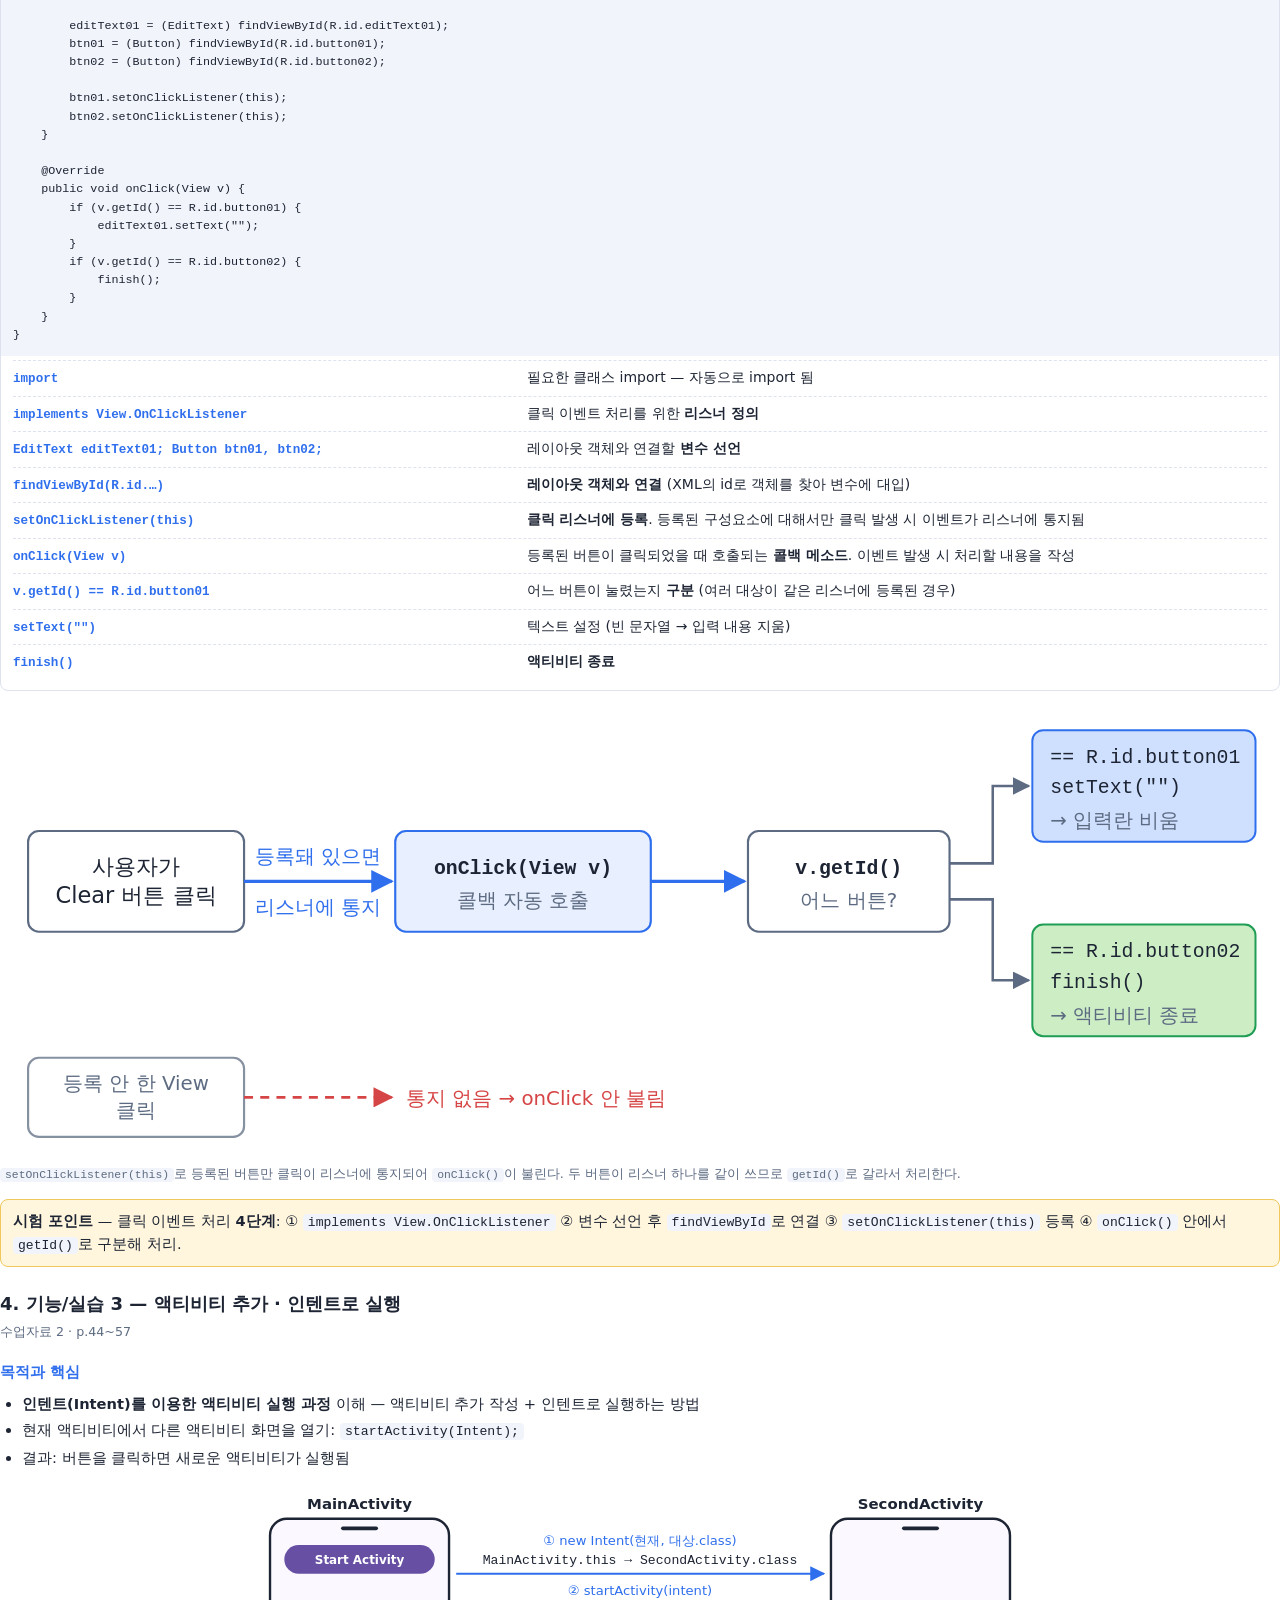
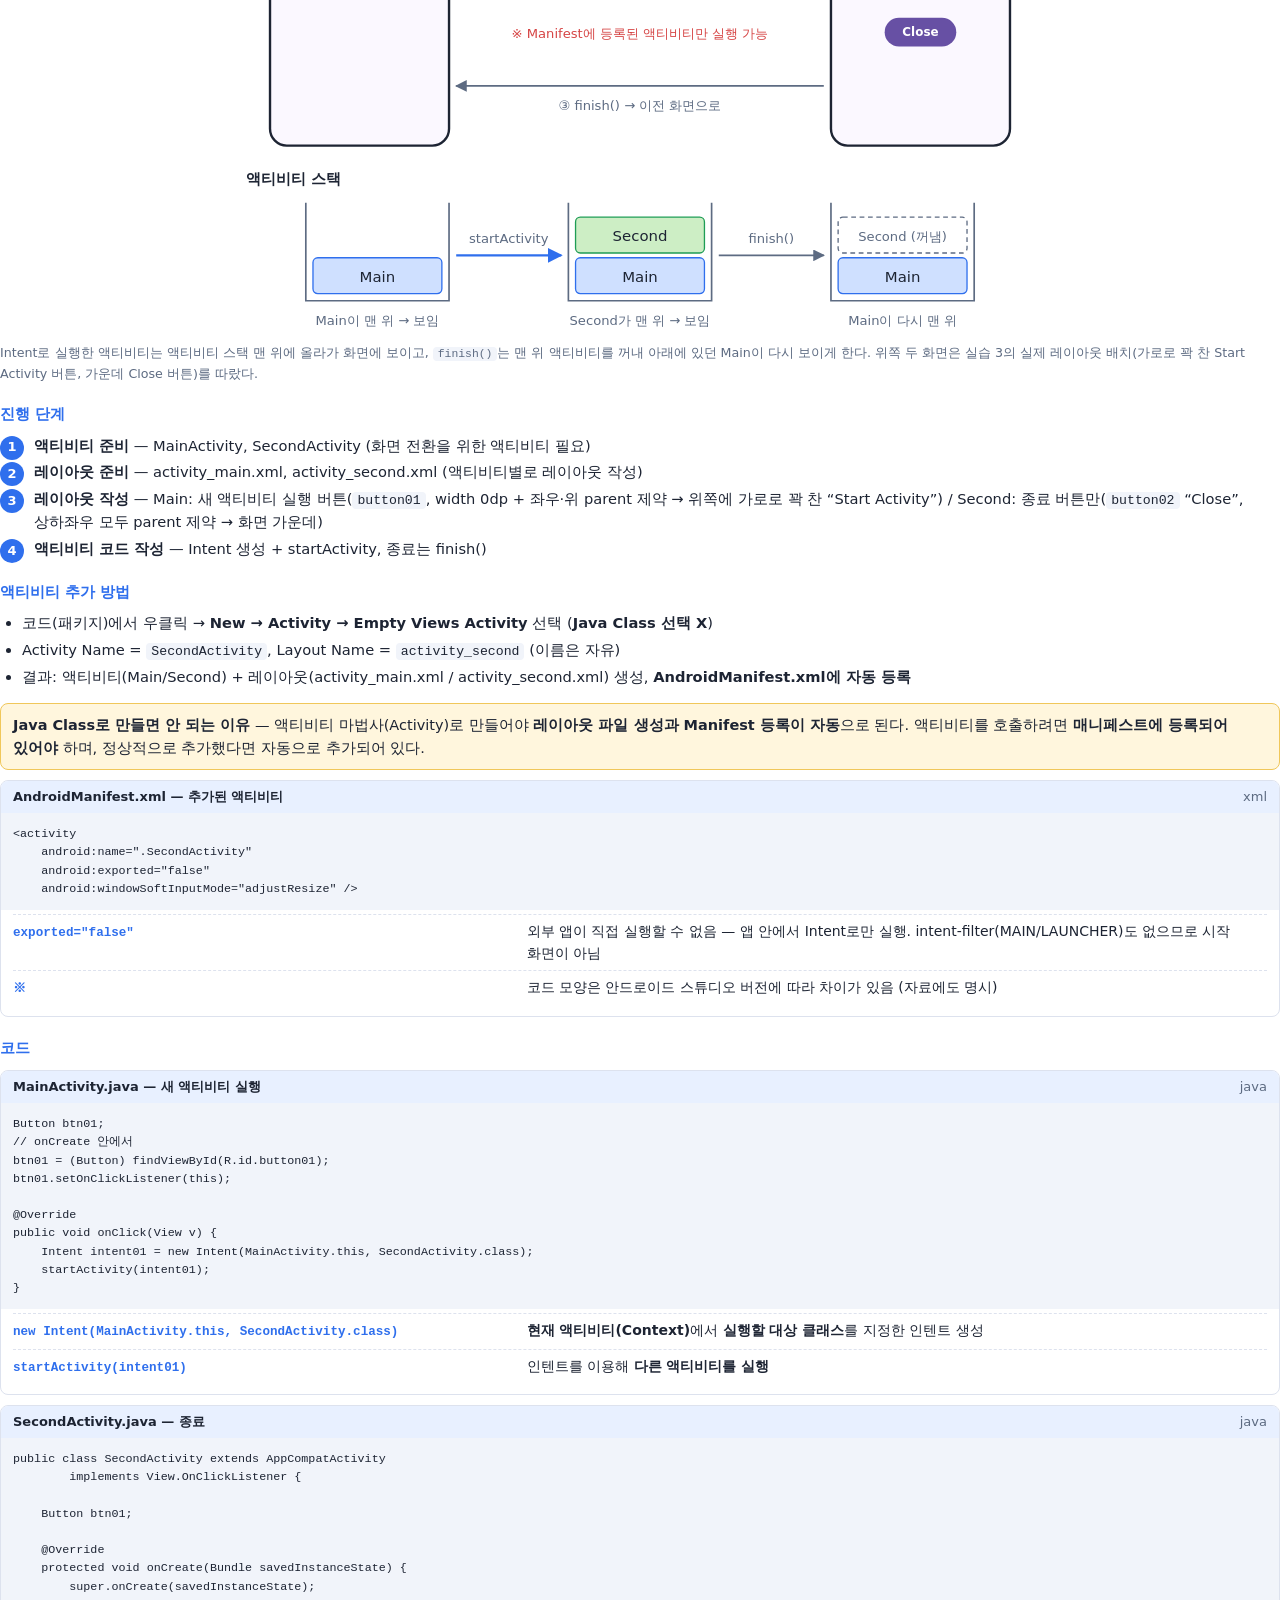
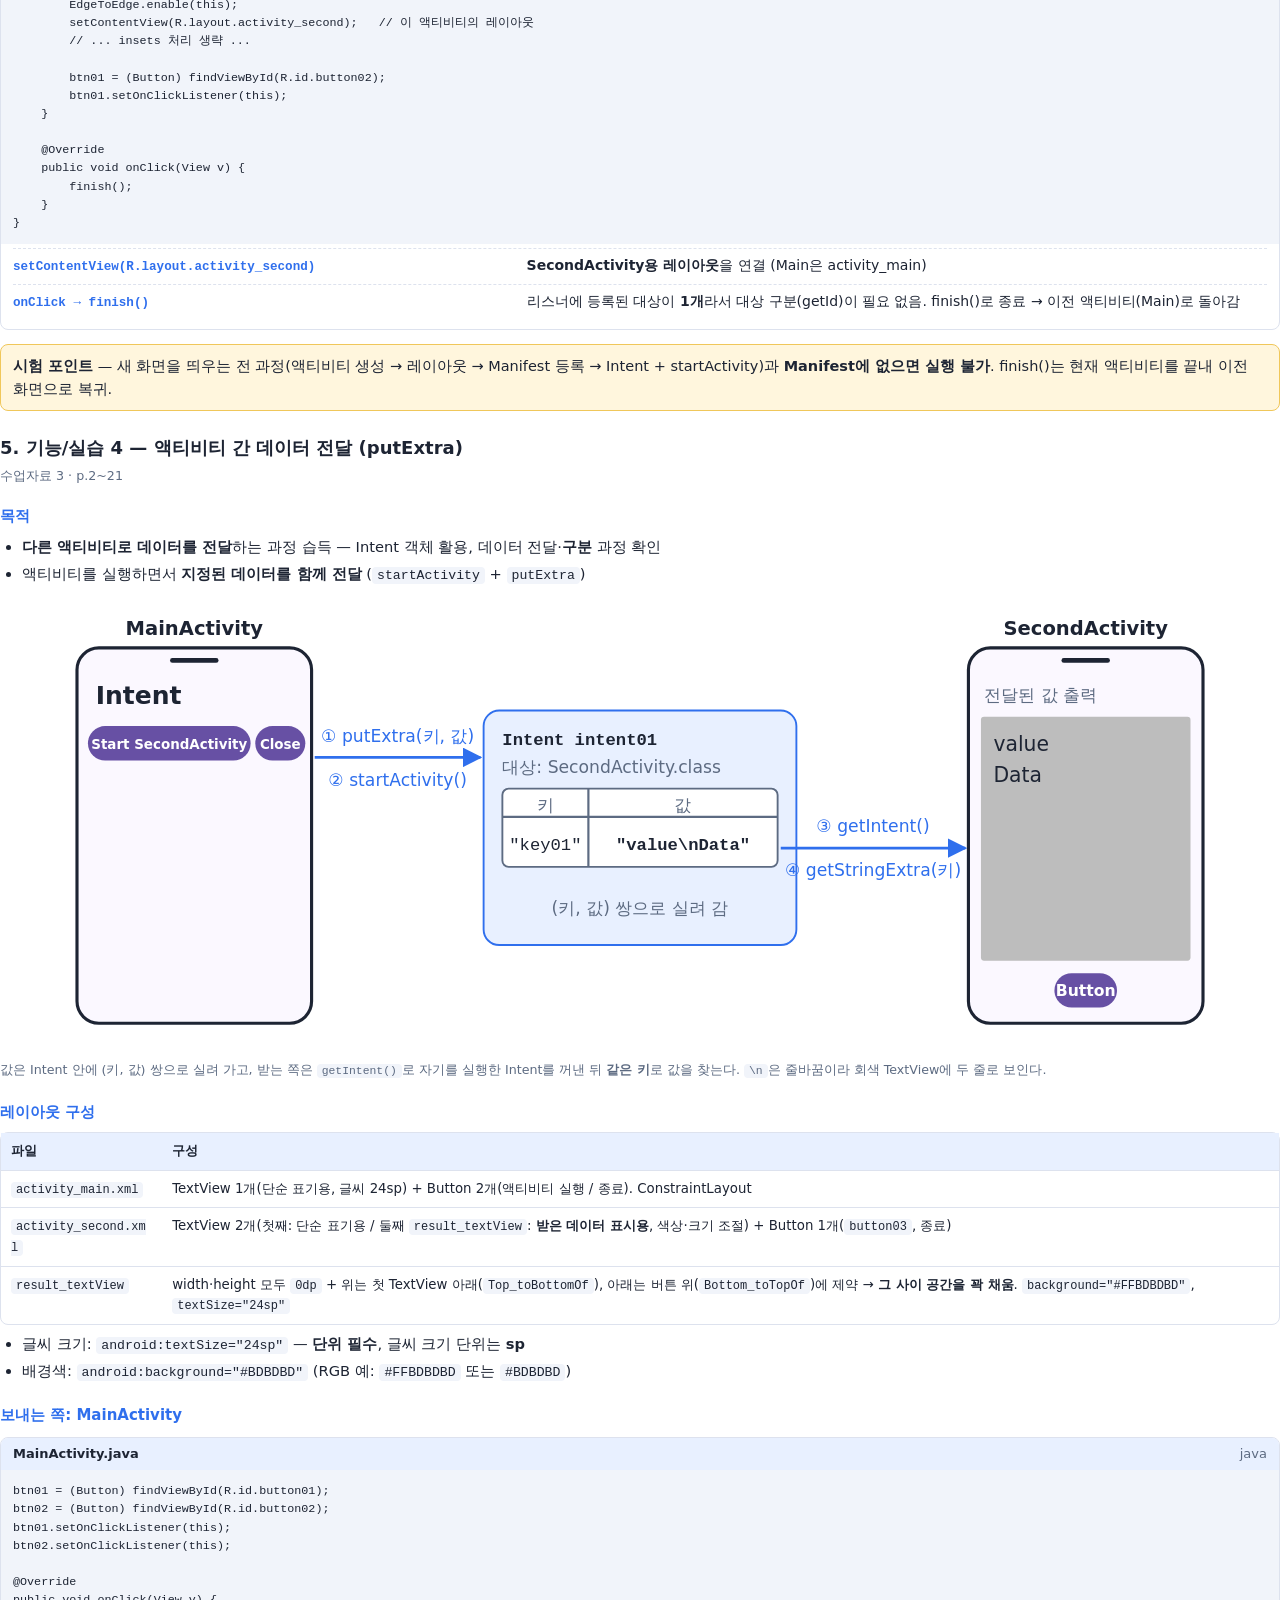
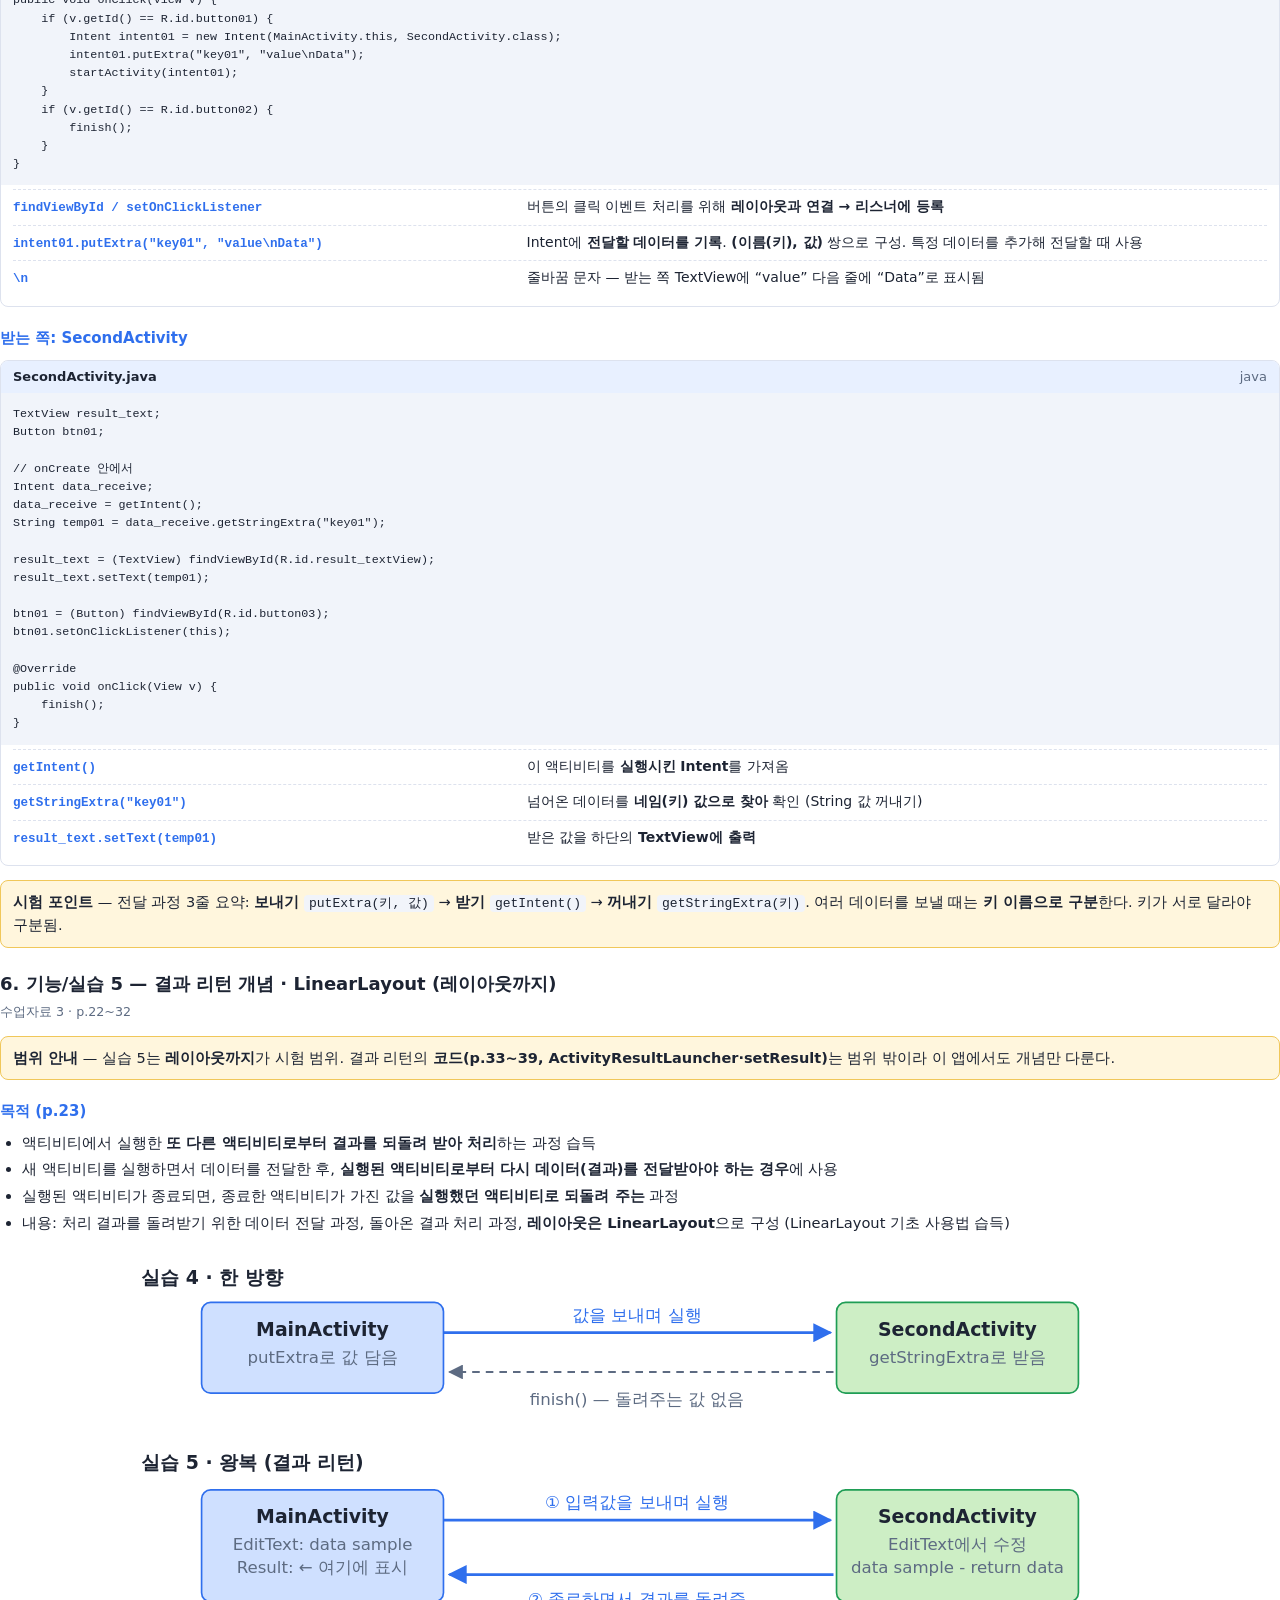
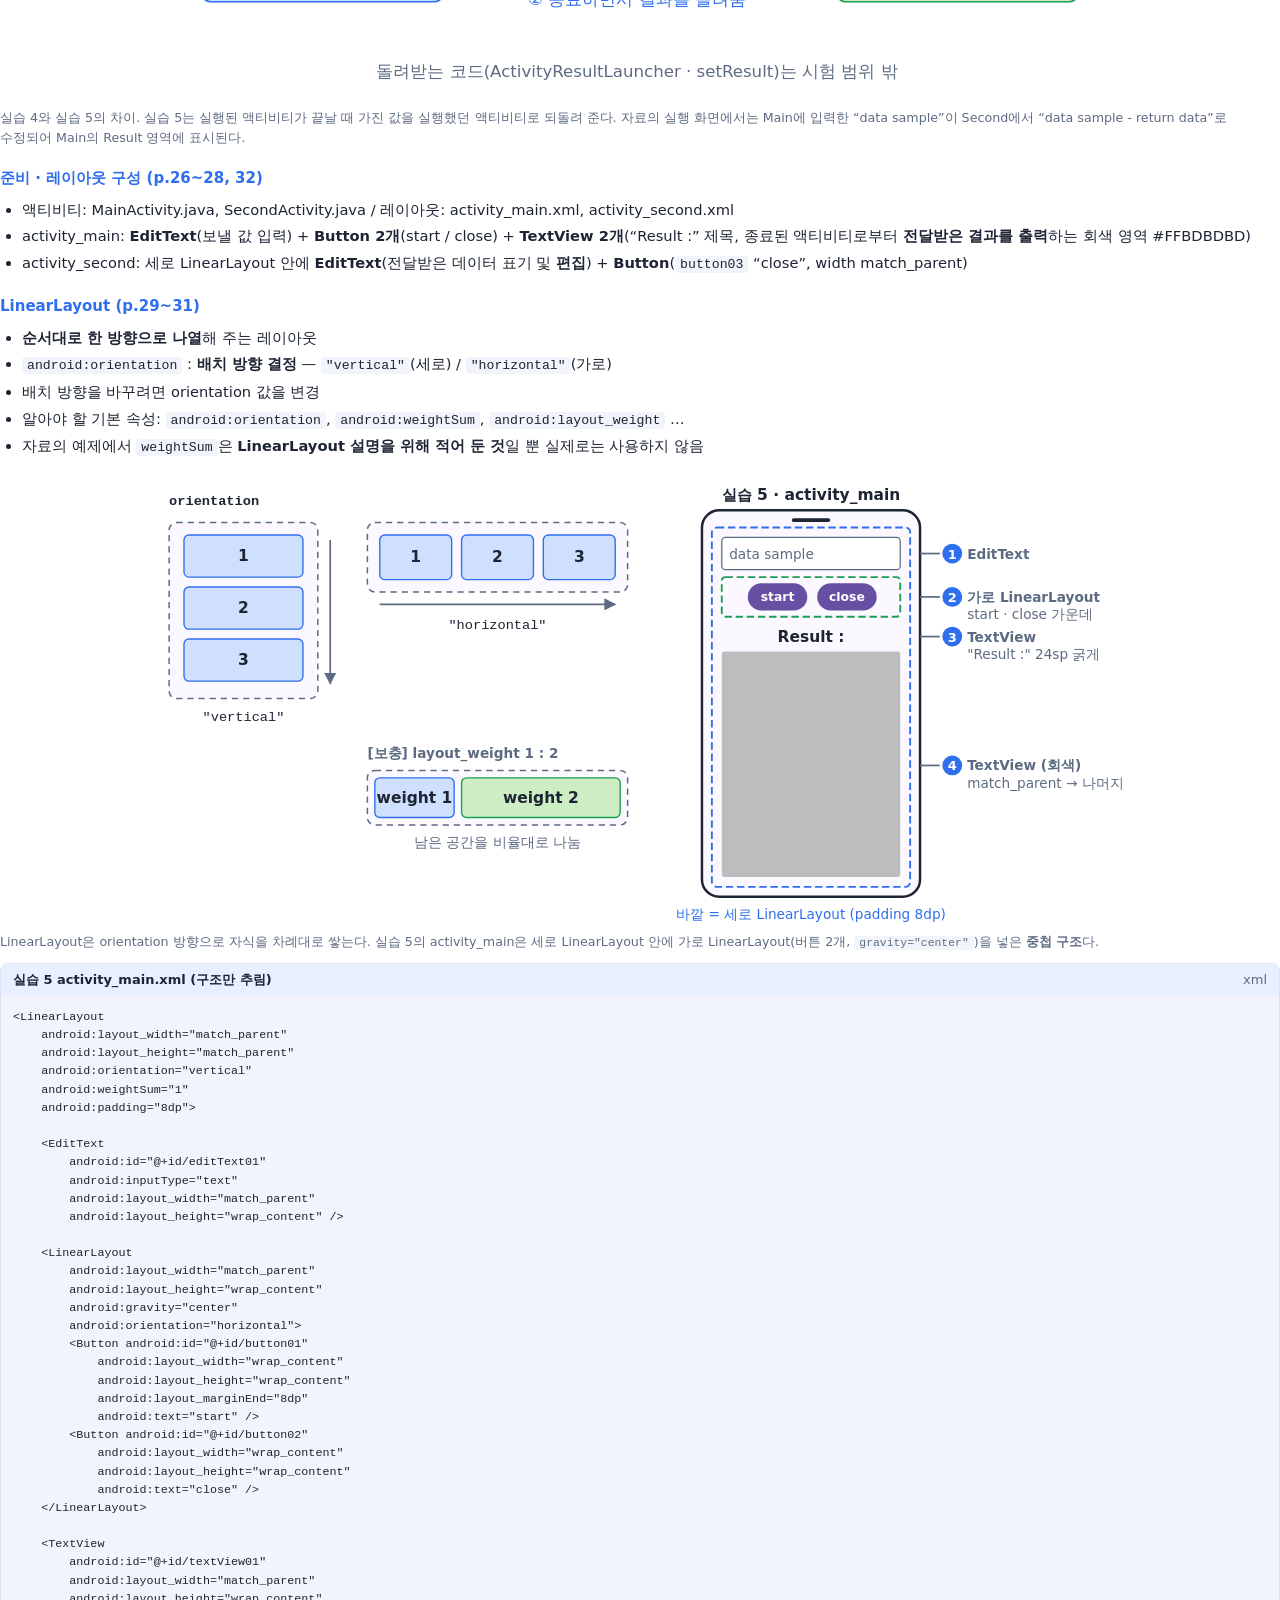
==== commit de690e70: "feat: 휴대폰에서 쓰기 좋게 개편 - 그림 10개마다 폰용 세로 배치 추가 (좁은 화면에서 자동 전환, 가로 스크롤 제거) - 하단 탭바, 주제 바로가기, 서술형 카드 모드(스" ====
--- a/print.html
+++ b/print.html
@@ -17,8 +17,22 @@
     .topic h3 { font-size: 13.5pt; margin: 6mm 0 1mm; break-after: avoid; }
     .topic .src { color: var(--muted); font-size: 9.5pt; margin-bottom: 2mm; }
     .codeblock, .tbl-wrap, .tip, .diagram, .qa { break-inside: avoid; }
-    .fig-scroll { overflow: visible; }
-    svg.dg { min-width: 0; max-height: 120mm; }
+    svg.dg { max-height: 120mm; }
+    /* 휴대폰용 PDF (print.html#mobile): 좁은 쪽 크기, 폰용 세로 그림 */
+    .pm body { font-size: 10pt; line-height: 1.5; }
+    .pm .cover { padding: 12mm 0 6mm; }
+    .pm .cover h1 { font-size: 20pt; }
+    .pm h2.sec { font-size: 13pt; }
+    .pm .topic h3 { font-size: 12pt; }
+    .pm pre { font-size: 7.8pt; }
+    .pm table { font-size: 8.8pt; }
+    .pm th, .pm td { padding: 4px 6px; }
+    .pm th { white-space: normal; }
+    .pm svg.dg { max-height: 172mm; }
+    /* 인쇄 폭으로는 화면용 미디어쿼리가 맞게 적용되지 않아서 그림 버전을 직접 고름 */
+    html:not(.pm) .fig-w, .pm .fig-n { display: block !important; }
+    html:not(.pm) .fig-n, .pm .fig-w { display: none !important; }
+    .pm .qa { padding: 2.5mm 3mm; }
     pre { font-size: 8.8pt; white-space: pre-wrap; }
     table { font-size: 10pt; }
     .tbl-wrap { overflow: visible; }
@@ -40,6 +54,12 @@
   <script src="js/render.js"></script>
   <script>
     (function () {
+      if (/mobile/.test(location.hash + location.search)) {
+        document.documentElement.classList.add("pm");
+        const st = document.createElement("style");
+        st.textContent = "@page { size: 110mm 196mm; margin: 7mm 6mm 8mm; }";
+        document.head.appendChild(st);
+      }
       const { esc, topicBody, cheatsheet } = Render;
       const { topics, questions } = STUDY;
       let h = `<div class="cover"><h1>안드로이드 시험 대비 노트</h1><p>모바일 프로그래밍 · 서술형 대비 요약 / 예상 문제 / 치트시트</p>
--- a/css/style.css
+++ b/css/style.css
@@ -104,7 +104,9 @@
 .tab {
   border: 0; background: none; color: var(--muted); padding: 10px 14px; font-size: 15px; font-weight: 600;
   border-bottom: 3px solid transparent; cursor: pointer; white-space: nowrap; font-family: inherit;
-}
+  display: inline-flex; align-items: center; gap: 6px;
+}
+.tab svg { width: 18px; height: 18px; flex: none; fill: none; stroke: currentColor; stroke-width: 2; stroke-linecap: round; stroke-linejoin: round; }
 .tab[aria-selected="true"] { color: var(--brand); border-bottom-color: var(--brand); }
 
 main { max-width: 880px; margin: 0 auto; padding: 16px; }
@@ -154,23 +156,26 @@
 @media (max-width: 560px) { .notes > div { grid-template-columns: 1fr; } }
 
 .diagram { margin: 14px 0 6px; }
-.fig-scroll { overflow-x: auto; -webkit-overflow-scrolling: touch; }
-svg.dg { display: block; width: 100%; min-width: 480px; height: auto; margin: 0 auto; }
-svg.lc { max-width: 600px; }
+.fig-n { display: none; }
+svg.dg { display: block; width: 100%; height: auto; margin: 0 auto; }
+.fig-w svg.lc { max-width: 600px; }
+.fig-n svg.dg { max-width: 440px; }
 figcaption { font-size: 13.5px; color: var(--muted); margin-top: 6px; line-height: 1.55; }
-@media (max-width: 520px) {
-  .fig-scroll { margin: 0 -8px; padding: 0 8px; }
-  .diagram figcaption::before { content: "↔ 그림은 옆으로 밀어서 볼 수 있어요. "; color: var(--brand); }
+@media (max-width: 640px) {
+  .fig-w { display: none; }
+  .fig-n { display: block; }
 }
 
 /* 그림 공통 */
 .d-line { fill: none; stroke: var(--muted); stroke-width: 1.4; }
 .d-acc { fill: none; stroke: var(--brand); stroke-width: 1.8; }
 .d-badl { fill: none; stroke: var(--bad); stroke-width: 1.6; }
+.d-okl { fill: none; stroke: var(--ok); stroke-width: 1.8; }
 .d-dash { stroke-dasharray: 5 4; }
 .d-head { fill: var(--muted); }
 .d-head-acc { fill: var(--brand); }
 .d-head-bad { fill: var(--bad); }
+.d-head-ok { fill: var(--ok); }
 .d-acc-fill { fill: var(--brand); }
 .d-box { fill: var(--card); stroke: var(--muted); stroke-width: 1.2; }
 .d-soft { fill: var(--brand-soft); stroke: var(--brand); stroke-width: 1.2; }
@@ -200,6 +205,7 @@
 .d-m { fill: var(--ink); font-family: Consolas, "D2Coding", monospace; font-size: 11px; white-space: pre; }
 text.d-acc-t { fill: var(--brand); }
 text.d-bad-t { fill: var(--bad); }
+text.d-ok-t { fill: var(--ok); }
 
 /* 생명주기 흐름도 + 시뮬레이터 */
 .lc-box { fill: var(--card); stroke: var(--muted); stroke-width: 1.2; transition: fill 0.25s, stroke 0.25s; }
@@ -258,3 +264,89 @@
 
 .cheat { margin-bottom: 14px; }
 .foot { max-width: 880px; margin: 0 auto; padding: 0 16px 40px; color: var(--muted); font-size: 12.5px; }
+
+/* 주제 바로가기 */
+.topic-nav {
+  position: sticky; top: var(--top-h, 96px); z-index: 9;
+  display: flex; gap: 6px; overflow-x: auto; scrollbar-width: none;
+  margin: -8px -16px 6px; padding: 8px 16px; background: var(--bg);
+}
+.topic-nav::-webkit-scrollbar { display: none; }
+.topic-nav button {
+  flex: none; border: 1px solid var(--line); background: var(--card); color: var(--ink);
+  border-radius: 99px; padding: 6px 12px; font: inherit; font-size: 13.5px; cursor: pointer; white-space: nowrap;
+}
+.topic-nav .n { color: var(--brand); font-weight: 700; margin-right: 5px; }
+.topic-nav button.on { background: var(--brand); color: var(--brand-ink); border-color: var(--brand); }
+.topic-nav button.on .n { color: inherit; }
+#notes-list details { scroll-margin-top: calc(var(--top-h, 96px) + 56px); }
+.search { flex: 1; min-width: 180px; cursor: text; }
+
+/* 서술형: 카드/목록 전환, 카드 넘기기 */
+.seg { display: inline-flex; border: 1px solid var(--line); border-radius: 8px; overflow: hidden; flex: none; }
+.seg button { border: 0; background: var(--card); color: var(--muted); padding: 7px 14px; font: inherit; font-size: 14px; font-weight: 600; cursor: pointer; }
+.seg button + button { border-left: 1px solid var(--line); }
+.seg button[aria-pressed="true"] { background: var(--brand); color: var(--brand-ink); }
+#q-topic { flex: 1; }
+.qprog { height: 4px; background: var(--line); border-radius: 99px; overflow: hidden; margin: 0 0 10px; }
+.qprog i { display: block; height: 100%; background: var(--brand); transition: width 0.2s; }
+.qnav { display: flex; align-items: center; gap: 10px; margin: 0 0 14px; }
+.qnav .btn { flex: 1; min-height: 46px; font-size: 15px; }
+.qnav .btn:disabled { opacity: 0.4; cursor: default; }
+.qnav .pos { min-width: 64px; text-align: center; color: var(--muted); font-size: 14px; font-variant-numeric: tabular-nums; }
+.draft > summary { list-style: none; cursor: pointer; color: var(--brand); font-size: 14px; font-weight: 600; padding: 4px 0; }
+.draft > summary::-webkit-details-marker { display: none; }
+.draft > summary::before { content: "▸ "; }
+.draft[open] > summary::before { content: "▾ "; }
+.draft textarea { margin-top: 6px; }
+.q-actions.grade .btn { flex: 1; }
+
+/* PDF · 앱 안내 */
+.downloads p { color: var(--muted); font-size: 14px; margin: 10px 0 0; }
+.dl-row { display: flex; flex-wrap: wrap; gap: 8px; }
+.dl-row .btn { text-decoration: none; display: inline-flex; align-items: center; }
+
+/* 폰 화면 */
+@media screen and (max-width: 640px) {
+  body { padding-bottom: calc(64px + env(safe-area-inset-bottom)); -webkit-tap-highlight-color: transparent; }
+  .top { backdrop-filter: none; background: var(--bg); }
+  .top-inner {
+    padding: calc(8px + env(safe-area-inset-top)) max(12px, env(safe-area-inset-right)) 8px max(12px, env(safe-area-inset-left));
+  }
+  h1 { font-size: 17px; }
+  .tools a, .tools button { padding: 7px 11px; font-size: 14px; }
+
+  .tabs {
+    position: fixed; left: 0; right: 0; bottom: 0; z-index: 30; margin: 0; gap: 0; overflow: visible;
+    background: var(--card); border-top: 1px solid var(--line); box-shadow: 0 -4px 16px rgb(0 0 0 / 6%);
+    padding: 0 env(safe-area-inset-right) env(safe-area-inset-bottom) env(safe-area-inset-left);
+  }
+  .tab {
+    flex: 1; flex-direction: column; justify-content: center; gap: 2px; padding: 7px 0 6px; min-height: 58px;
+    font-size: 11.5px; border-bottom: 0; border-top: 2.5px solid transparent;
+  }
+  .tab svg { width: 22px; height: 22px; }
+  .tab[aria-selected="true"] { border-top-color: var(--brand); }
+
+  main { padding: 12px max(12px, env(safe-area-inset-right)) 16px max(12px, env(safe-area-inset-left)); }
+  .topic-nav { margin: -4px -12px 4px; padding: 8px 12px; }
+  .card > summary { padding: 12px 14px; }
+  .card h3 { font-size: 16px; }
+  .card-body { padding: 2px 12px 14px; }
+  .q { padding: 14px; }
+  h4 { margin-top: 18px; }
+
+  /* 16px 미만 입력창은 iOS가 포커스 때 화면을 확대함 */
+  input, input.chip, select, textarea { font-size: 16px; }
+  .chip, .btn, select { min-height: 40px; }
+  .bar { gap: 6px; }
+  .stats { margin-left: 0; width: 100%; }
+  .lg { display: none; }
+  .search { min-width: 0; }
+
+  pre { white-space: pre-wrap; overflow-wrap: anywhere; font-size: 12.5px; }
+  table { font-size: 14px; }
+  th, td { padding: 7px 8px; }
+  .notes { font-size: 14px; }
+  .foot { padding: 0 12px 24px; }
+}
